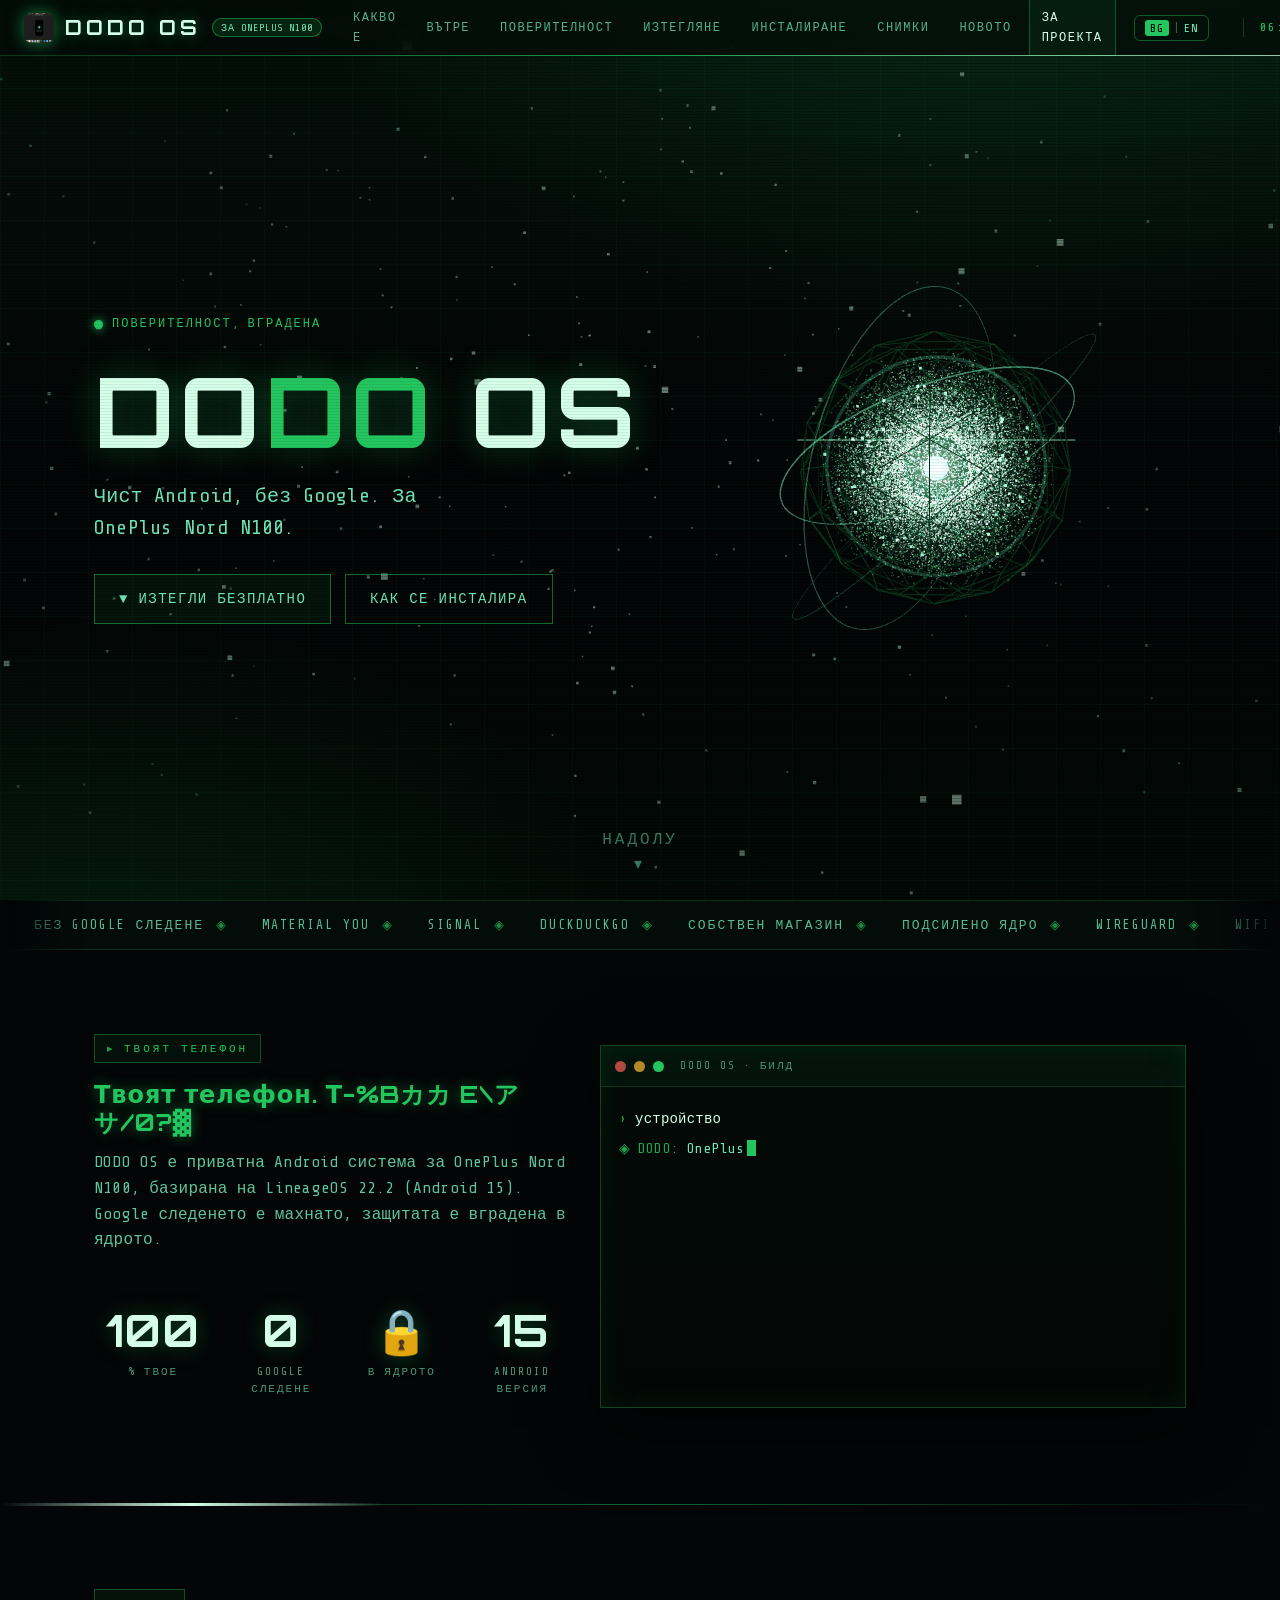
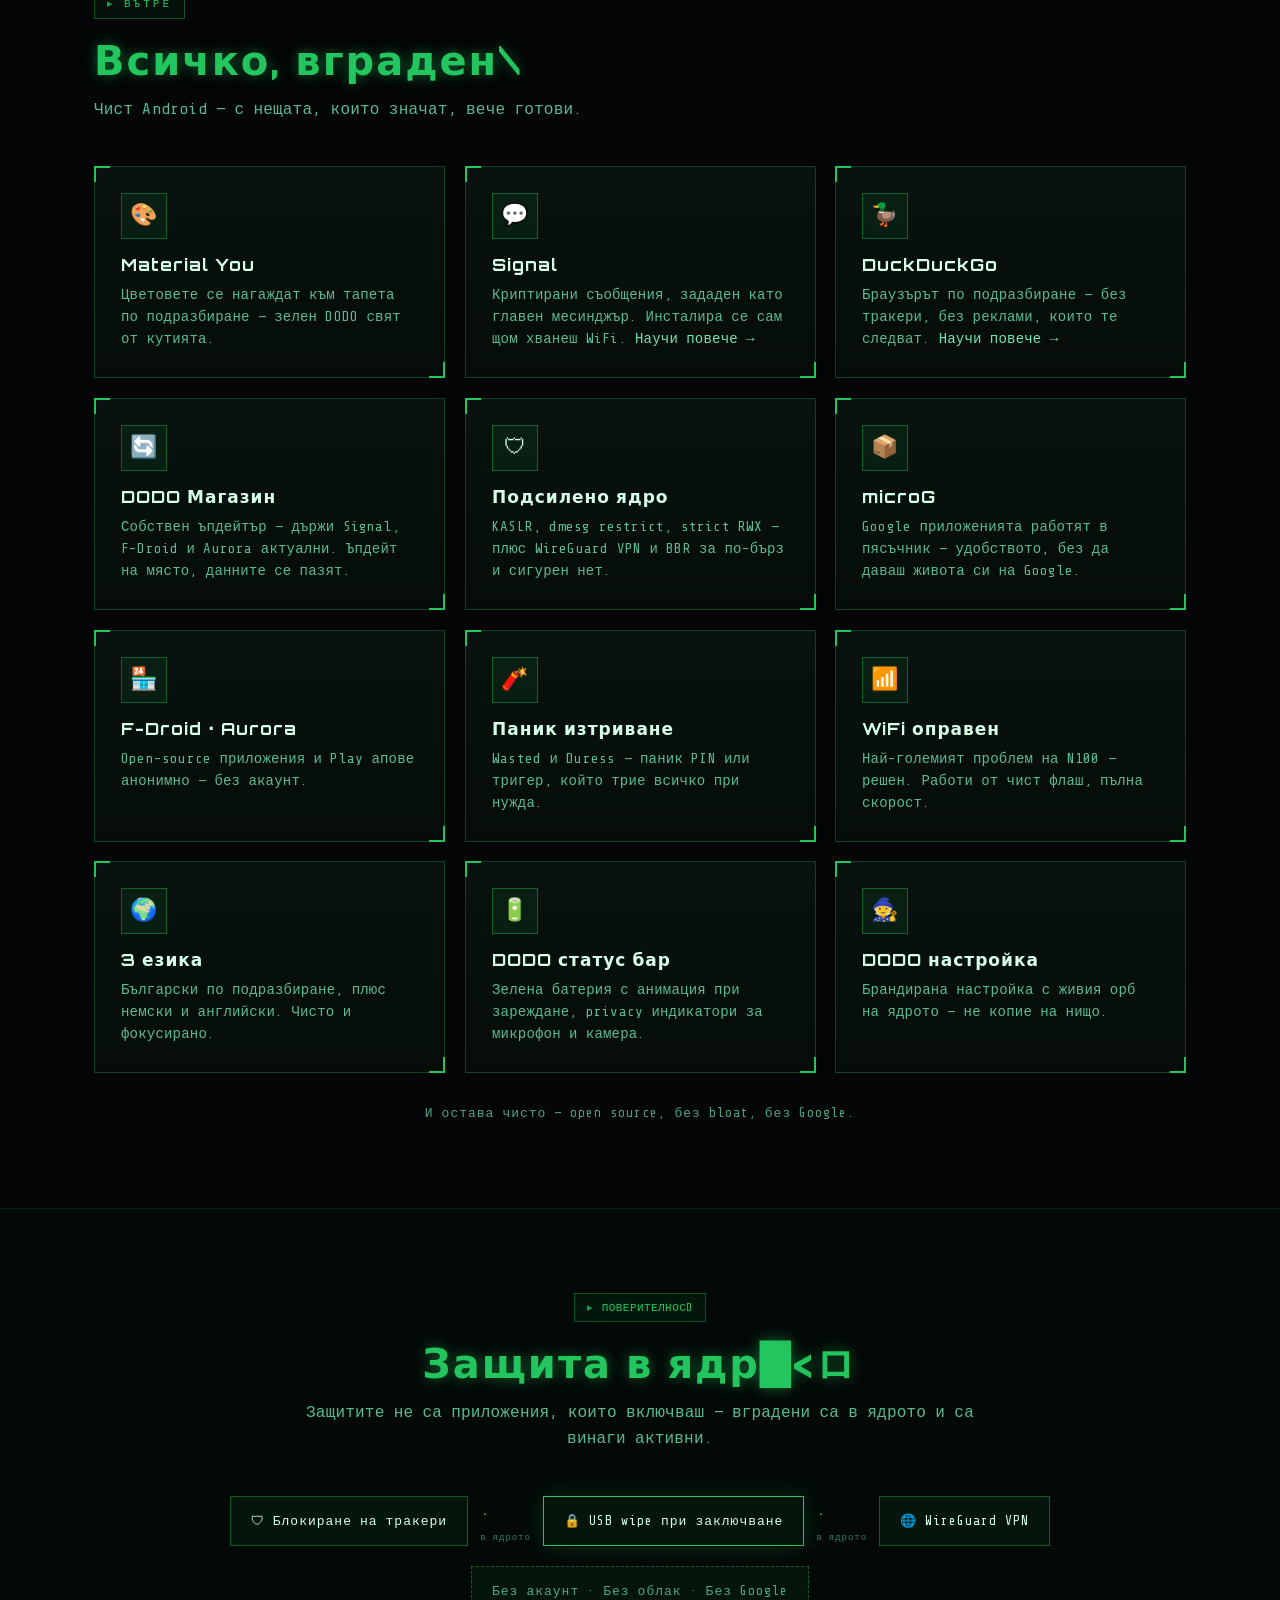
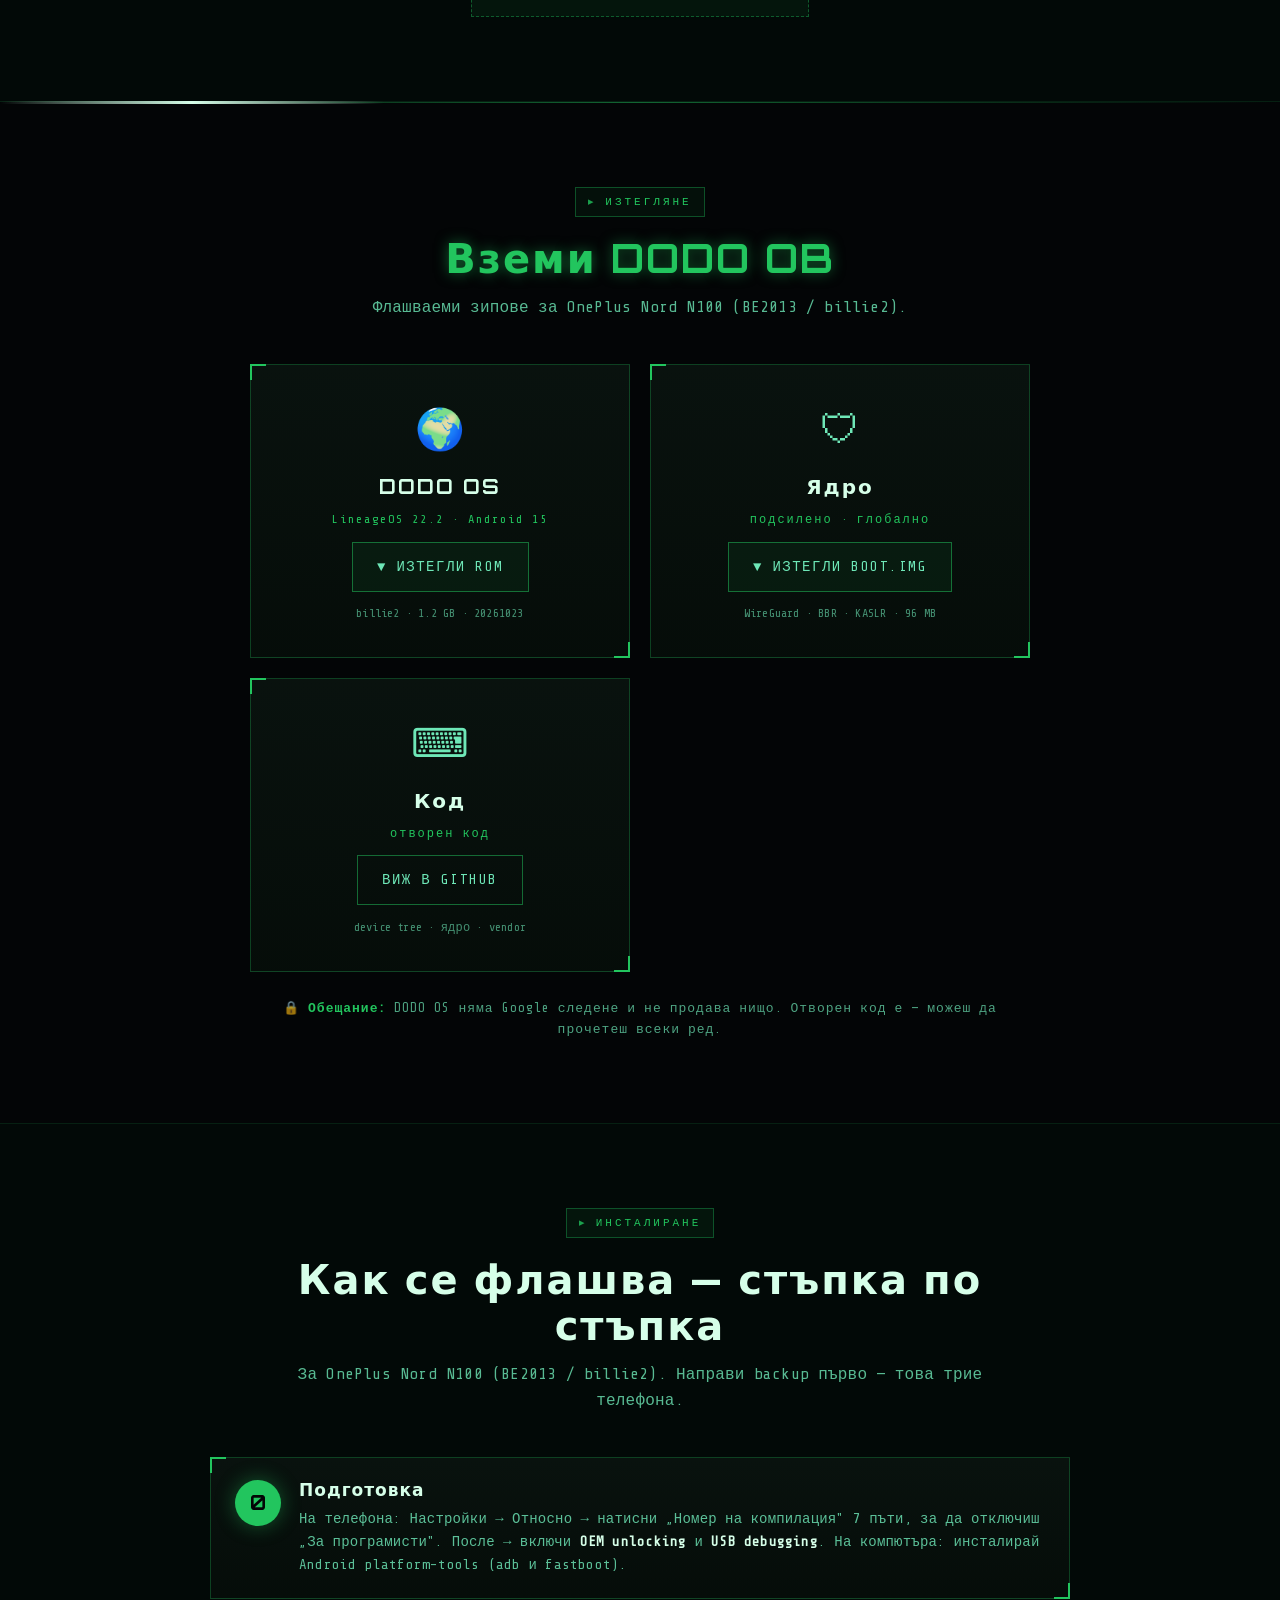
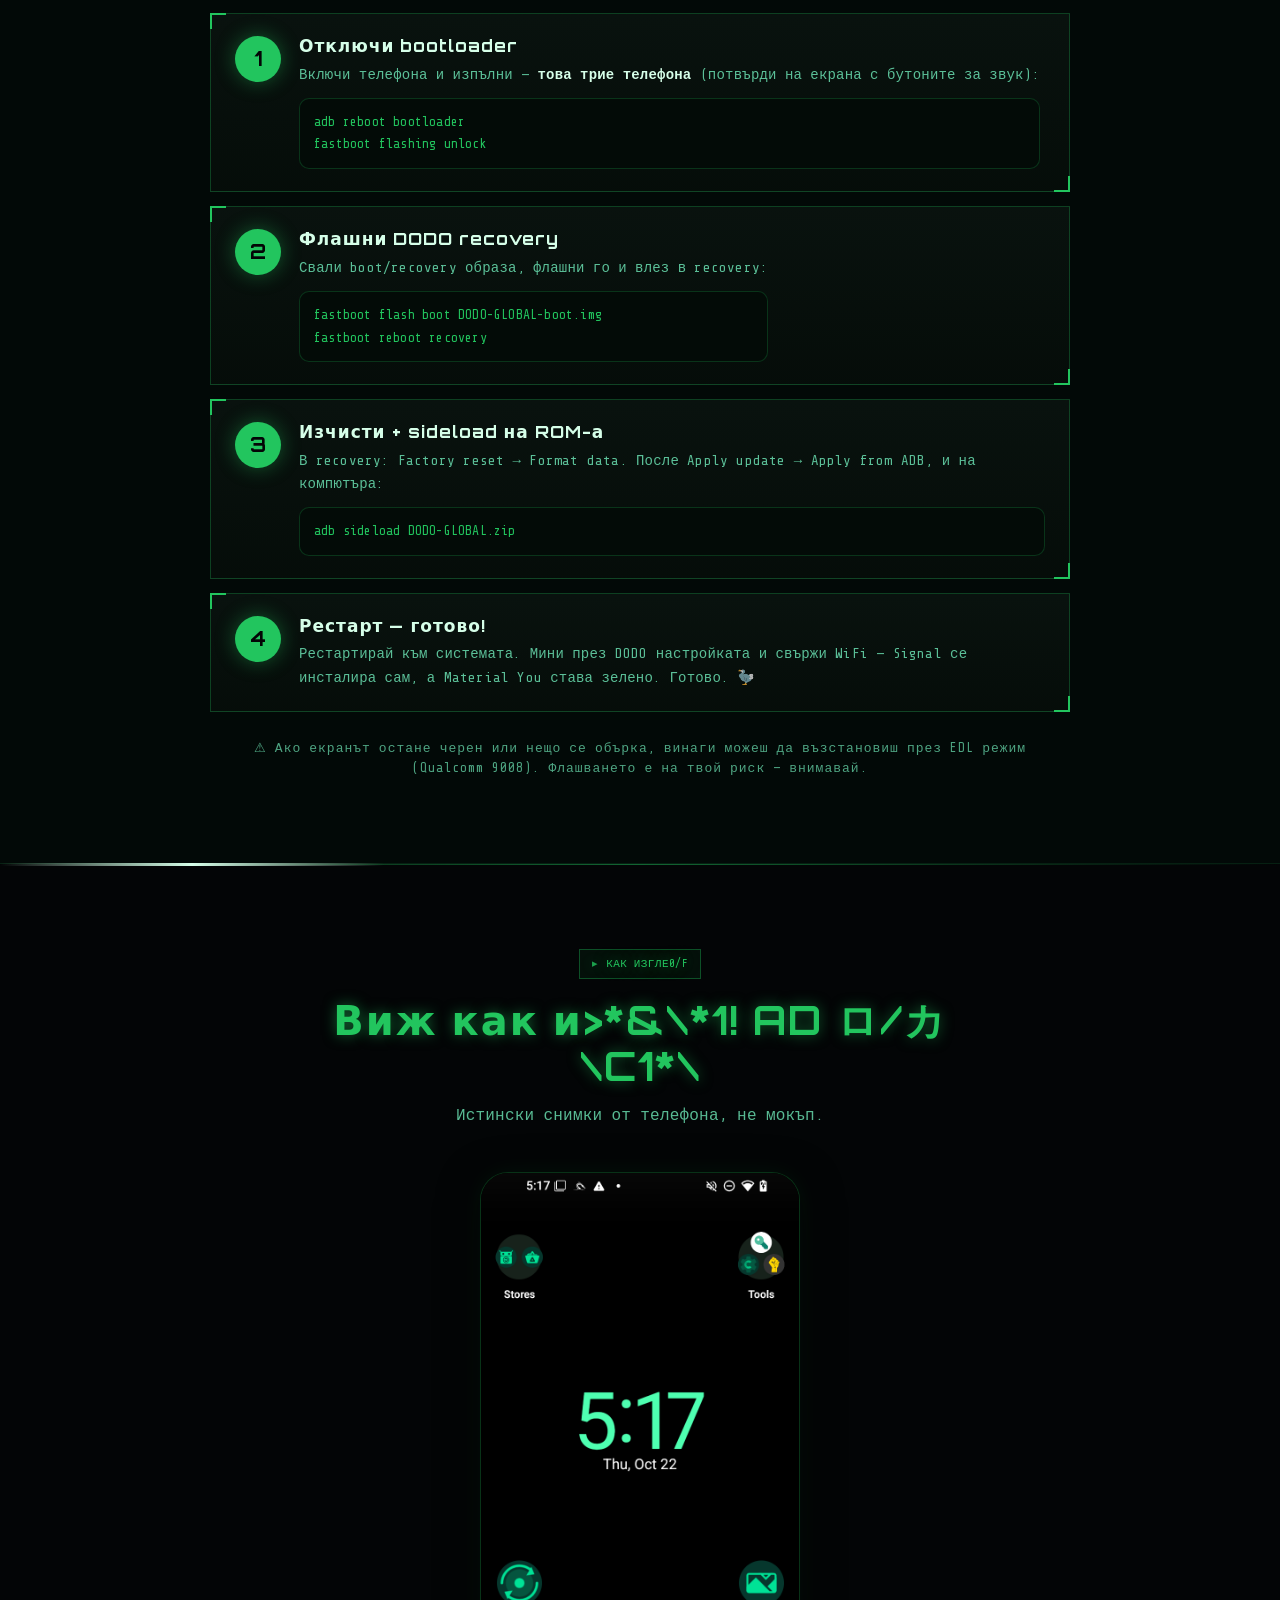
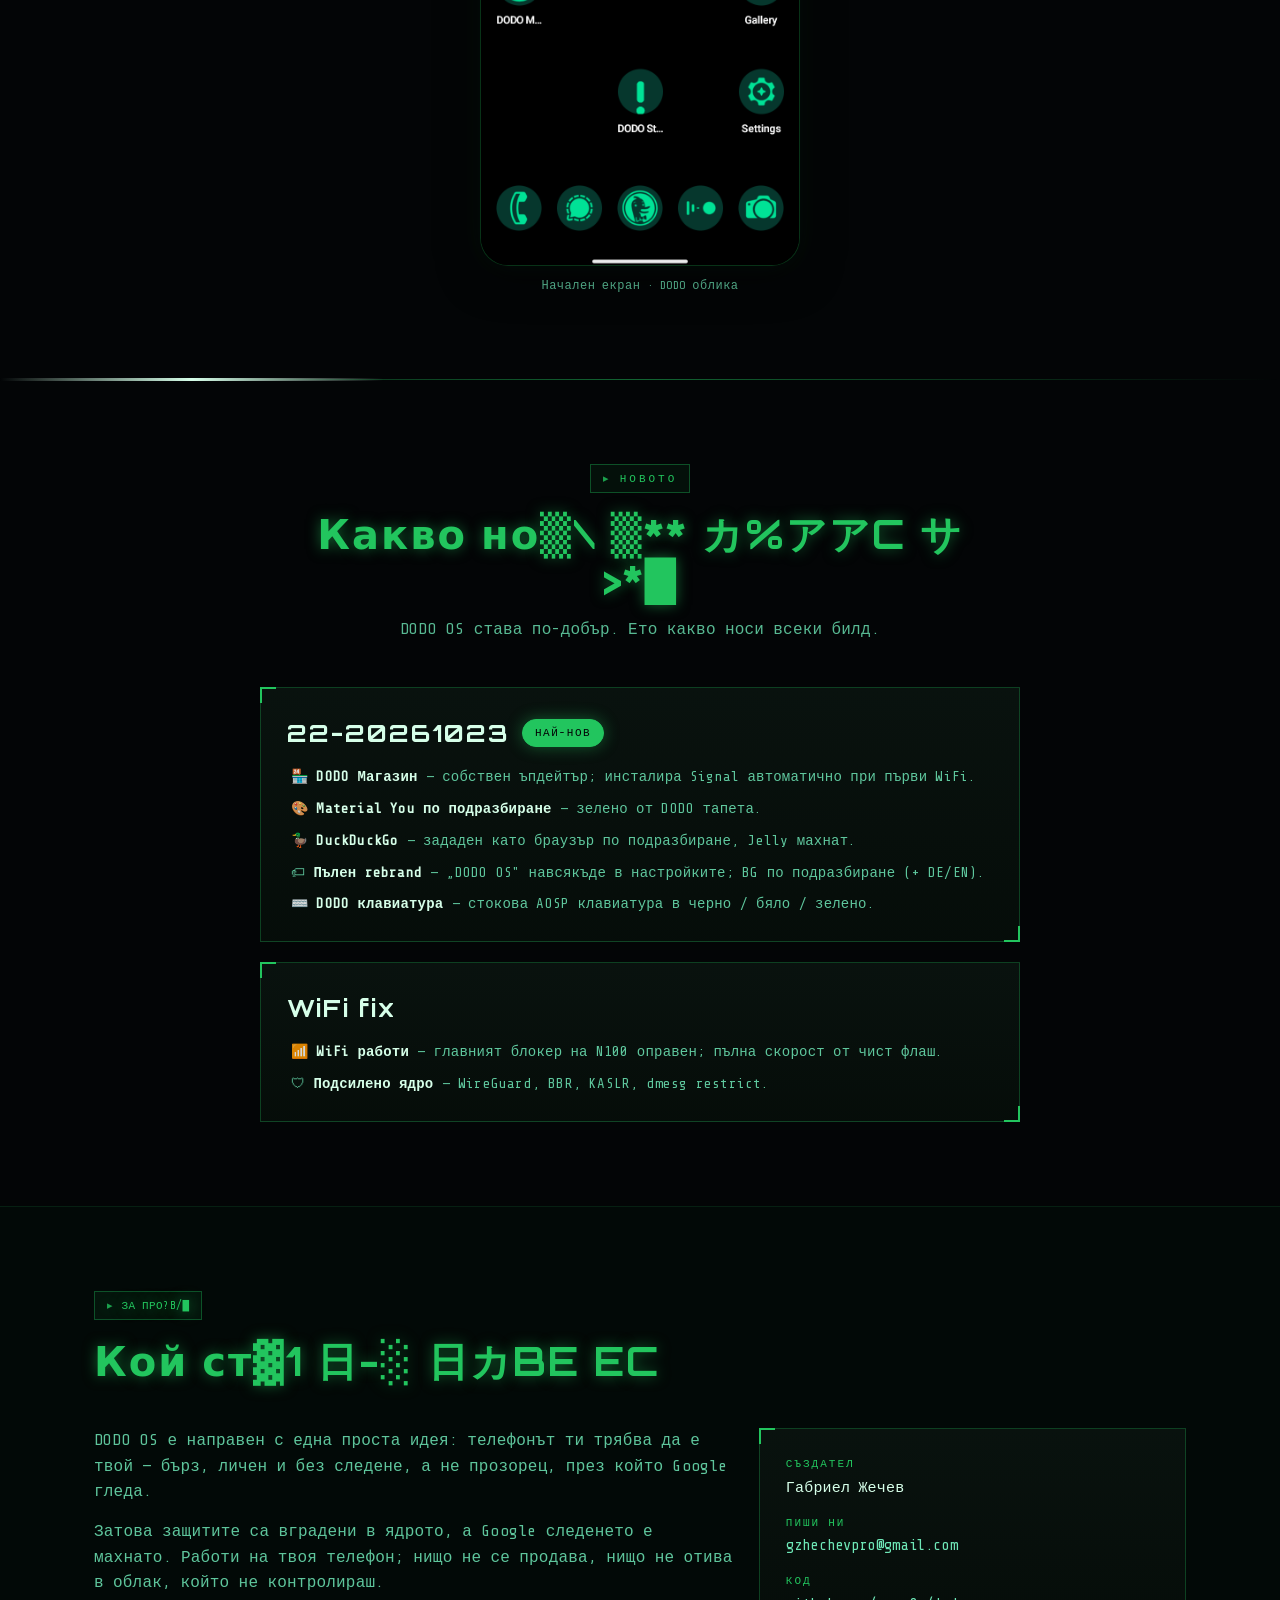
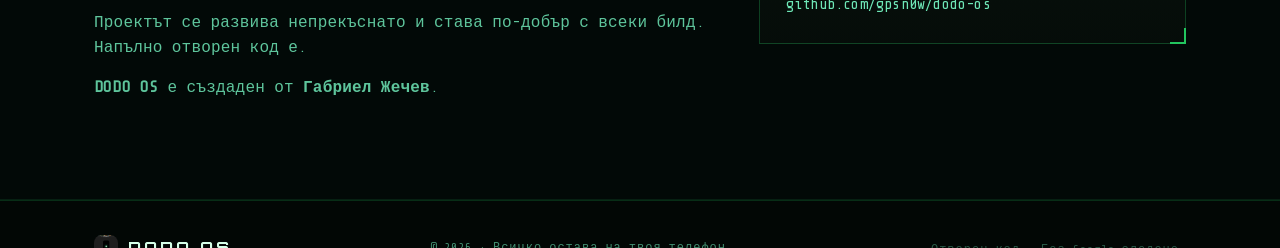
==== index.html @ 8b772e35 "Сайт: Google Search Console verification, llms.txt, скрит build-your-own, линкове „Научи повече" за " ====
<!DOCTYPE html>
<html lang="bg">
<head>
<meta charset="UTF-8">
<meta name="viewport" content="width=device-width, initial-scale=1">
<title>DODO OS — твоят Android за OnePlus Nord N100 | Габриел Жечев</title>
<meta name="description" content="DODO OS — приватна Android операционна система за OnePlus Nord N100 (базирана на LineageOS 22.2 / Android 15). Без Google следене, Material You, Signal, собствен магазин, подсилено ядро. Всичко остава при теб.">
<meta name="keywords" content="DODO OS, Габриел Жечев, Gabriel Zhechev, OnePlus Nord N100, BE2013, billie2, твоят Android, privacy ROM, LineageOS, microG, custom ROM, поверителност">
<meta name="author" content="Габриел Жечев">
<meta name="robots" content="index, follow">
<meta name="theme-color" content="#05070a">
<meta name="google-site-verification" content="googlef36291f390cc918a">

<link rel="canonical" href="https://gpsn0w.github.io/dodo-os/">
<meta property="og:type" content="website">
<meta property="og:site_name" content="DODO OS">
<meta property="og:title" content="DODO OS — твоят Android за OnePlus N100">
<meta property="og:description" content="Приватна Android ОС за OnePlus Nord N100. Без Google следене, Material You, собствен магазин, подсилено ядро.">
<meta property="og:url" content="https://gpsn0w.github.io/dodo-os/">
<meta property="og:image" content="https://gpsn0w.github.io/dodo-os/logo-dodo-os.png">
<meta property="og:locale" content="bg_BG">
<meta name="twitter:card" content="summary_large_image">
<meta name="twitter:title" content="DODO OS — твоят Android за OnePlus N100">
<meta name="twitter:description" content="Приватна Android ОС. Без Google следене, всичко остава при теб.">
<meta name="twitter:image" content="https://gpsn0w.github.io/dodo-os/logo-dodo-os.png">

<link rel="icon" href="logo-dodo-os.png" type="image/png">
<link rel="stylesheet" href="style.css?v=16">

<script type="application/ld+json">
{
  "@context": "https://schema.org",
  "@graph": [
    {
      "@type": "Person",
      "@id": "https://gpsn0w.github.io/dodo-os/#gabriel-zhechev",
      "name": "Габриел Жечев",
      "alternateName": ["Gabriel Zhechev", "Gabi Zhechev", "Габи Жечев"],
      "jobTitle": "Създател на DODO OS",
      "url": "https://gpsn0w.github.io/dodo-os/",
      "sameAs": ["https://github.com/gpsn0w"]
    },
    {
      "@type": "SoftwareApplication",
      "@id": "https://gpsn0w.github.io/dodo-os/#app",
      "name": "DODO OS",
      "applicationCategory": "OperatingSystem",
      "operatingSystem": "Android 15",
      "url": "https://gpsn0w.github.io/dodo-os/",
      "image": "https://gpsn0w.github.io/dodo-os/logo-dodo-os.png",
      "description": "Приватна Android операционна система за OnePlus Nord N100, базирана на LineageOS 22.2.",
      "inLanguage": "bg",
      "author": { "@id": "https://gpsn0w.github.io/dodo-os/#gabriel-zhechev" },
      "offers": { "@type": "Offer", "price": "0", "priceCurrency": "USD" }
    }
  ]
}
</script>
</head>
<body class="home">

<div class="scroll-progress" id="scrollProgress" aria-hidden="true"></div>

<header class="hud-bar">
	<a class="brand" href="#top"><img src="logo-dodo-os.png" alt="DODO OS"><span class="name">DODO OS</span><span class="brand-beta" data-en="for OnePlus N100">за OnePlus N100</span></a>
	<button class="nav-toggle" id="navToggle" aria-expanded="false">≡</button>
	<nav class="nav" id="nav">
		<a href="#what" data-en="What it is">Какво е</a>
		<a href="#features" data-en="Inside">Вътре</a>
		<a href="#privacy" data-en="Privacy">Поверителност</a>
		<a href="#download" data-en="Download">Изтегляне</a>
		<a href="#install" data-en="Install">Инсталиране</a>
		<a href="#screens" data-en="Screens">Снимки</a>
		<a href="#updates" data-en="What's new">Новото</a>
		<a href="#about" data-en="About">За проекта</a>
	</nav>
	<button class="lang-toggle" id="langToggle" aria-label="Език / Language">
		<span class="lang-bg on">BG</span><span class="lang-sep">|</span><span class="lang-en">EN</span>
	</button>
	<div class="bar-clock" id="barClock">--:--:--</div>
</header>

<main id="main">

<section class="hero" id="top">
	<div class="wrap">
		<div class="hero-copy">
			<div class="status load-1"><span class="dot"></span> <span data-en="PRIVACY, BUILT IN">ПОВЕРИТЕЛНОСТ, ВГРАДЕНА</span></div>
			<h1 class="load-2">DO<b>DO</b> OS</h1>
			<p class="tagline load-3" data-en="A clean Android, without Google. For the OnePlus Nord N100.">Чист Android, без Google. За OnePlus Nord N100.</p>
			<div class="cta load-4">
				<a class="btn" href="#download" data-en="▼ Download free">▼ Изтегли безплатно</a>
				<a class="btn ghost" href="#install" data-en="How to install">Как се инсталира</a>
			</div>
		</div>
		<div class="hero-core-holder load-core"><div id="dodo-hero-core"></div></div>
	</div>
	<a class="scroll-hint" href="#what"><span data-en="DOWN">НАДОЛУ</span><span>▾</span></a>
</section>

<div class="ticker" aria-hidden="true">
	<div class="ticker-track">
		<span data-en="No Google tracking">Без Google следене</span><span data-en="Material You">Material You</span><span data-en="Signal">Signal</span><span data-en="DuckDuckGo">DuckDuckGo</span><span data-en="Own app store">Собствен магазин</span><span data-en="Hardened kernel">Подсилено ядро</span><span data-en="WireGuard">WireGuard</span><span data-en="WiFi fixed">WiFi оправен</span>
		<span data-en="No Google tracking">Без Google следене</span><span data-en="Material You">Material You</span><span data-en="Signal">Signal</span><span data-en="DuckDuckGo">DuckDuckGo</span><span data-en="Own app store">Собствен магазин</span><span data-en="Hardened kernel">Подсилено ядро</span><span data-en="WireGuard">WireGuard</span><span data-en="WiFi fixed">WiFi оправен</span>
	</div>
</div>

<section class="section" id="what">
	<div class="wrap">
		<div class="demo-grid">
			<div class="reveal">
				<span class="eyebrow" data-en="Your phone">Твоят телефон</span>
				<h2 data-en="Your phone. Your rules.">Твоят телефон. Твоите правила.</h2>
				<p style="margin-top:14px;color:rgba(var(--rgb-mint),0.85)" data-en="DODO OS is a private Android system for the OnePlus Nord N100, based on LineageOS 22.2 (Android 15). Google tracking removed, privacy built into the kernel.">DODO OS е приватна Android система за OnePlus Nord N100, базирана на LineageOS 22.2 (Android 15). Google следенето е махнато, защитата е вградена в ядрото.</p>
				<div class="stats">
					<div class="stat reveal"><div class="num" data-count="100">100</div><div class="lab" data-en="% yours">% твое</div></div>
					<div class="stat reveal"><div class="num" data-count="0">0</div><div class="lab" data-en="Google tracking">Google следене</div></div>
					<div class="stat reveal"><div class="num">🔒</div><div class="lab" data-en="in the kernel">в ядрото</div></div>
					<div class="stat reveal"><div class="num">15</div><div class="lab" data-en="Android version">Android версия</div></div>
				</div>
			</div>
			<div class="terminal reveal" id="demoTerminal">
				<div class="term-head"><i></i><i></i><i></i><span class="tt" data-en="DODO OS · build">DODO OS · билд</span></div>
				<div class="term-body" id="termBody">
					<div class="line you" data-en="device">устройство</div>
					<div class="line dodo" data-en="OnePlus Nord N100 (billie2)">OnePlus Nord N100 (billie2)</div>
					<div class="line you" data-en="base">база</div>
					<div class="line dodo" data-en="LineageOS 22.2 · Android 15">LineageOS 22.2 · Android 15</div>
					<div class="line you" data-en="google tracking">google следене</div>
					<div class="line dodo" data-en="removed ✓">премахнато ✓</div>
					<div class="line you" data-en="wifi">wifi</div>
					<div class="line dodo" data-en="fixed ✓ (292 Mbps)">оправен ✓ (292 Mbps)</div>
					<div class="line you" data-en="kernel">ядро</div>
					<div class="line dodo" data-en="hardened · WireGuard · BBR">подсилено · WireGuard · BBR</div>
				</div>
			</div>
		</div>
	</div>
</section>

<div class="divider"></div>

<section class="section" id="features">
	<div class="wrap">
		<div class="section-head reveal">
			<span class="eyebrow" data-en="Inside">Вътре</span>
			<h2 data-en="Everything, built in">Всичко, вградено</h2>
			<p data-en="A clean Android — with the things that matter already set up.">Чист Android — с нещата, които значат, вече готови.</p>
		</div>
		<div class="grid">
			<div class="panel feature reveal tilt"><div class="ico">🎨</div><h3 data-en="Material You">Material You</h3><p data-en="Colors adapt to your wallpaper by default — a green DODO world out of the box.">Цветовете се нагаждат към тапета по подразбиране — зелен DODO свят от кутията.</p></div>
			<div class="panel feature reveal tilt"><div class="ico">💬</div><h3 data-en="Signal">Signal</h3><p data-en="Encrypted messaging, set as the main messenger. Installs itself when you connect WiFi. &lt;a href=&quot;https://signal.org&quot; target=&quot;_blank&quot; rel=&quot;noopener&quot;&gt;Learn more →&lt;/a&gt;">Криптирани съобщения, зададен като главен месинджър. Инсталира се сам щом хванеш WiFi. <a href="https://signal.org" target="_blank" rel="noopener">Научи повече →</a></p></div>
			<div class="panel feature reveal tilt"><div class="ico">🦆</div><h3 data-en="DuckDuckGo">DuckDuckGo</h3><p data-en="The default browser — no trackers, no ads following you around. &lt;a href=&quot;https://duckduckgo.com&quot; target=&quot;_blank&quot; rel=&quot;noopener&quot;&gt;Learn more →&lt;/a&gt;">Браузърът по подразбиране — без тракери, без реклами, които те следват. <a href="https://duckduckgo.com" target="_blank" rel="noopener">Научи повече →</a></p></div>
			<div class="panel feature reveal tilt"><div class="ico">🔄</div><h3 data-en="DODO Store">DODO Магазин</h3><p data-en="Own updater — keeps Signal, F-Droid and Aurora fresh. Updates in place, your data is kept.">Собствен ъпдейтър — държи Signal, F-Droid и Aurora актуални. Ъпдейт на място, данните се пазят.</p></div>
			<div class="panel feature reveal tilt"><div class="ico">🛡</div><h3 data-en="Hardened kernel">Подсилено ядро</h3><p data-en="KASLR, dmesg restrict, strict RWX — plus WireGuard VPN and BBR for a faster, safer net.">KASLR, dmesg restrict, strict RWX — плюс WireGuard VPN и BBR за по-бърз и сигурен нет.</p></div>
			<div class="panel feature reveal tilt"><div class="ico">📦</div><h3 data-en="microG">microG</h3><p data-en="Google apps work in a sandbox — the convenience, without handing Google your life.">Google приложенията работят в пясъчник — удобството, без да даваш живота си на Google.</p></div>
			<div class="panel feature reveal tilt"><div class="ico">🏪</div><h3 data-en="F-Droid · Aurora">F-Droid · Aurora</h3><p data-en="Open-source apps and Play apps anonymously — no account needed.">Open-source приложения и Play апове анонимно — без акаунт.</p></div>
			<div class="panel feature reveal tilt"><div class="ico">🧨</div><h3 data-en="Panic wipe">Паник изтриване</h3><p data-en="Wasted and Duress — a panic PIN or a trigger that clears everything in an emergency.">Wasted и Duress — паник PIN или тригер, който трие всичко при нужда.</p></div>
			<div class="panel feature reveal tilt"><div class="ico">📶</div><h3 data-en="WiFi fixed">WiFi оправен</h3><p data-en="The N100's biggest problem — solved. Works from a clean flash, full speed.">Най-големият проблем на N100 — решен. Работи от чист флаш, пълна скорост.</p></div>
			<div class="panel feature reveal tilt"><div class="ico">🌍</div><h3 data-en="3 languages">3 езика</h3><p data-en="Bulgarian by default, plus German and English. Clean and focused.">Български по подразбиране, плюс немски и английски. Чисто и фокусирано.</p></div>
			<div class="panel feature reveal tilt"><div class="ico">🔋</div><h3 data-en="DODO status bar">DODO статус бар</h3><p data-en="Green battery with a charging animation, privacy dots for mic and camera.">Зелена батерия с анимация при зареждане, privacy индикатори за микрофон и камера.</p></div>
			<div class="panel feature reveal tilt"><div class="ico">🧙</div><h3 data-en="DODO Setup">DODO настройка</h3><p data-en="A branded setup with the live kernel orb — not a copy of anything.">Брандирана настройка с живия орб на ядрото — не копие на нищо.</p></div>
		</div>
		<p class="pledge reveal" style="margin-top:30px" data-en="And it stays clean — open source, no bloat, no Google.">И остава чисто — open source, без bloat, без Google.</p>
	</div>
</section>

<section class="section alt" id="privacy">
	<div class="wrap">
		<div class="section-head reveal" style="text-align:center;margin-left:auto;margin-right:auto;">
			<span class="eyebrow" data-en="Privacy">Поверителност</span>
			<h2 data-en="Protection in the kernel">Защита в ядрото</h2>
			<p data-en="The protections aren't apps you toggle — they're built into the kernel and always on.">Защитите не са приложения, които включваш — вградени са в ядрото и са винаги активни.</p>
		</div>
		<div class="flow reveal">
			<span class="flow-node" data-en="🛡 Tracker blocking">🛡 Блокиране на тракери</span>
			<span class="arr">·<small>в ядрото</small></span>
			<span class="flow-node machine" data-en="🔒 USB wipe while locked">🔒 USB wipe при заключване</span>
			<span class="arr">·<small>в ядрото</small></span>
			<span class="flow-node" data-en="🌐 WireGuard VPN">🌐 WireGuard VPN</span>
		</div>
		<div class="flow reveal" style="margin-top:20px">
			<span class="flow-node out" data-en="No account · No cloud · No Google">Без акаунт · Без облак · Без Google</span>
		</div>
	</div>
</section>

<div class="divider"></div>

<section class="section" id="download">
	<div class="wrap">
		<div class="section-head reveal" style="text-align:center;margin-left:auto;margin-right:auto;">
			<span class="eyebrow" data-en="Download">Изтегляне</span>
			<h2 data-en="Get DODO OS">Вземи DODO OS</h2>
			<p data-en="Flashable zips for the OnePlus Nord N100 (BE2013 / billie2).">Флашваеми зипове за OnePlus Nord N100 (BE2013 / billie2).</p>
		</div>
		<div class="download-grid">
			<div class="panel dl reveal"><div class="os">🌍</div><h3 data-en="DODO OS">DODO OS</h3><div class="ver" data-en="LineageOS 22.2 · Android 15">LineageOS 22.2 · Android 15</div><a class="btn" href="https://github.com/gpsn0w/dodo-os/releases/download/DODO-OS-22-20261023/DODO-GLOBAL.zip" data-download="rom" data-en="▼ Download ROM">▼ Изтегли ROM</a><div class="note">billie2 · 1.2 GB · 20261023</div></div>
			<div class="panel dl reveal"><div class="os">🛡</div><h3 data-en="Kernel">Ядро</h3><div class="ver" data-en="hardened · global">подсилено · глобално</div><a class="btn" href="https://github.com/gpsn0w/dodo-os/releases/download/DODO-OS-22-20261023/DODO-GLOBAL-boot.img" data-download="boot" data-en="▼ Download boot.img">▼ Изтегли boot.img</a><div class="note" data-en="WireGuard · BBR · KASLR · 96 MB">WireGuard · BBR · KASLR · 96 MB</div></div>
			<div class="panel dl reveal"><div class="os">⌨</div><h3 data-en="Source">Код</h3><div class="ver" data-en="open source">отворен код</div><a class="btn ghost" href="https://github.com/gpsn0w/dodo-os" data-en="View on GitHub">Виж в GitHub</a><div class="note" data-en="device tree · kernel · vendor">device tree · ядро · vendor</div></div>
		</div>
		<p class="pledge reveal" data-en="🔒 &lt;b&gt;Promise:&lt;/b&gt; DODO OS has no Google tracking and sells nothing. It is open source — you can read every line.">🔒 <b>Обещание:</b> DODO OS няма Google следене и не продава нищо. Отворен код е — можеш да прочетеш всеки ред.</p>
	</div>
</section>

<section class="section alt" id="install">
	<div class="wrap">
		<div class="section-head reveal" style="text-align:center;margin-left:auto;margin-right:auto;">
			<span class="eyebrow" data-en="Install">Инсталиране</span>
			<h2 data-en="How to flash — step by step">Как се флашва — стъпка по стъпка</h2>
			<p data-en="For the OnePlus Nord N100 (BE2013 / billie2). Back up first — this erases the phone.">За OnePlus Nord N100 (BE2013 / billie2). Направи backup първо — това трие телефона.</p>
		</div>

		<div class="guide">
			<div class="guide-step panel reveal">
				<div class="gn">0</div>
				<div class="gt">
					<h3 data-en="Prepare">Подготовка</h3>
					<p data-en="On the phone: Settings → About → tap “Build number” 7 times to unlock Developer options. Then Developer options → turn on &lt;b&gt;OEM unlocking&lt;/b&gt; and &lt;b&gt;USB debugging&lt;/b&gt;. On the computer: install Android platform-tools (adb &amp; fastboot).">На телефона: Настройки → Относно → натисни „Номер на компилация" 7 пъти, за да отключиш „За програмисти". После → включи <b>OEM unlocking</b> и <b>USB debugging</b>. На компютъра: инсталирай Android platform-tools (adb и fastboot).</p>
				</div>
			</div>
			<div class="guide-step panel reveal">
				<div class="gn">1</div>
				<div class="gt">
					<h3 data-en="Unlock the bootloader">Отключи bootloader</h3>
					<p data-en="Plug the phone in and run — &lt;b&gt;this wipes the phone&lt;/b&gt; (confirm on the screen with the volume keys):">Включи телефона и изпълни — <b>това трие телефона</b> (потвърди на екрана с бутоните за звук):</p>
					<pre class="cmd">adb reboot bootloader
fastboot flashing unlock</pre>
				</div>
			</div>
			<div class="guide-step panel reveal">
				<div class="gn">2</div>
				<div class="gt">
					<h3 data-en="Flash the DODO recovery">Флашни DODO recovery</h3>
					<p data-en="Download the boot/recovery image, then flash it and boot into recovery:">Свали boot/recovery образа, флашни го и влез в recovery:</p>
					<pre class="cmd">fastboot flash boot DODO-GLOBAL-boot.img
fastboot reboot recovery</pre>
				</div>
			</div>
			<div class="guide-step panel reveal">
				<div class="gn">3</div>
				<div class="gt">
					<h3 data-en="Wipe + sideload the ROM">Изчисти + sideload на ROM-а</h3>
					<p data-en="In recovery: Factory reset → Format data. Then Apply update → Apply from ADB, and on the computer run:">В recovery: Factory reset → Format data. После Apply update → Apply from ADB, и на компютъра:</p>
					<pre class="cmd">adb sideload DODO-GLOBAL.zip</pre>
				</div>
			</div>
			<div class="guide-step panel reveal">
				<div class="gn">4</div>
				<div class="gt">
					<h3 data-en="Reboot — done!">Рестарт — готово!</h3>
					<p data-en="Reboot to system. Go through the DODO setup and connect WiFi — Signal installs itself and Material You turns green. Enjoy. 🦤">Рестартирай към системата. Мини през DODO настройката и свържи WiFi — Signal се инсталира сам, а Material You става зелено. Готово. 🦤</p>
				</div>
			</div>
		</div>
		<p class="pledge reveal" style="margin-top:26px" data-en="⚠ If the screen stays black or something goes wrong, you can always recover via EDL mode (Qualcomm 9008). Flashing has risks — do it carefully.">⚠ Ако екранът остане черен или нещо се обърка, винаги можеш да възстановиш през EDL режим (Qualcomm 9008). Флашването е на твой риск — внимавай.</p>
	</div>
</section>

<div class="divider"></div>

<section class="section" id="screens">
	<div class="wrap">
		<div class="section-head reveal" style="text-align:center;margin-left:auto;margin-right:auto;">
			<span class="eyebrow" data-en="How it looks">Как изглежда</span>
			<h2 data-en="See it on the phone">Виж как изглежда на телефона</h2>
			<p data-en="Real screenshots from the phone, not a mock-up.">Истински снимки от телефона, не мокъп.</p>
		</div>
		<div class="shots-grid single">
			<figure class="shot reveal"><img src="shots/01-home.png" alt=""><figcaption data-en="Home screen · the DODO look">Начален екран · DODO облика</figcaption></figure>
		</div>
	</div>
</section>

<div class="divider"></div>

<section class="section" id="updates">
	<div class="wrap">
		<div class="section-head reveal" style="text-align:center;margin-left:auto;margin-right:auto;">
			<span class="eyebrow" data-en="What's new">Новото</span>
			<h2 data-en="What's new in each build">Какво ново във всеки билд</h2>
			<p data-en="DODO OS keeps getting better. Here's what each build brings.">DODO OS става по-добър. Ето какво носи всеки билд.</p>
		</div>
		<div class="changelog">
			<div class="release panel reveal">
				<div class="release-head">
					<span class="release-ver">22-20261023</span>
					<span class="release-tag latest" data-en="latest">най-нов</span>
				</div>
				<ul class="release-list">
					<li data-en="🏪 &lt;b&gt;DODO Store&lt;/b&gt; — own updater; installs Signal automatically on first WiFi.">🏪 <b>DODO Магазин</b> — собствен ъпдейтър; инсталира Signal автоматично при първи WiFi.</li>
					<li data-en="🎨 &lt;b&gt;Material You by default&lt;/b&gt; — green from the DODO wallpaper.">🎨 <b>Material You по подразбиране</b> — зелено от DODO тапета.</li>
					<li data-en="🦆 &lt;b&gt;DuckDuckGo&lt;/b&gt; — set as the default browser, Jelly removed.">🦆 <b>DuckDuckGo</b> — зададен като браузър по подразбиране, Jelly махнат.</li>
					<li data-en="🏷 &lt;b&gt;Full rebrand&lt;/b&gt; — “DODO OS” everywhere in Settings; BG default (+ DE/EN).">🏷 <b>Пълен rebrand</b> — „DODO OS" навсякъде в настройките; BG по подразбиране (+ DE/EN).</li>
					<li data-en="⌨️ &lt;b&gt;DODO keyboard&lt;/b&gt; — stock AOSP keyboard themed black / white / green.">⌨️ <b>DODO клавиатура</b> — стокова AOSP клавиатура в черно / бяло / зелено.</li>
				</ul>
			</div>
			<div class="release panel reveal">
				<div class="release-head">
					<span class="release-ver" data-en="WiFi fix">WiFi fix</span>
				</div>
				<ul class="release-list">
					<li data-en="📶 &lt;b&gt;WiFi works&lt;/b&gt; — the N100's main blocker fixed; full speed from a clean flash.">📶 <b>WiFi работи</b> — главният блокер на N100 оправен; пълна скорост от чист флаш.</li>
					<li data-en="🛡 &lt;b&gt;Hardened kernel&lt;/b&gt; — WireGuard, BBR, KASLR, dmesg restrict.">🛡 <b>Подсилено ядро</b> — WireGuard, BBR, KASLR, dmesg restrict.</li>
				</ul>
			</div>
		</div>
	</div>
</section>

<section class="section alt" id="about">
	<div class="wrap">
		<div class="section-head reveal"><span class="eyebrow" data-en="About">За проекта</span><h2 data-en="Who is behind DODO OS">Кой стои зад DODO OS</h2></div>
		<div class="about-grid">
			<div class="reveal">
				<p data-en="DODO OS is built on one simple idea: your phone should be yours — fast, private, and free of tracking, not a window Google looks through.">DODO OS е направен с една проста идея: телефонът ти трябва да е твой — бърз, личен и без следене, а не прозорец, през който Google гледа.</p>
				<p data-en="That is why the protections are built into the kernel and Google tracking is removed. It runs on your phone; nothing is sold, nothing goes to a cloud you don't control.">Затова защитите са вградени в ядрото, а Google следенето е махнато. Работи на твоя телефон; нищо не се продава, нищо не отива в облак, който не контролираш.</p>
				<p data-en="The project keeps evolving and gets better with every build. It is fully open source.">Проектът се развива непрекъснато и става по-добър с всеки билд. Напълно отворен код е.</p>
				<p data-en="DODO OS is created by &lt;b&gt;Gabriel Zhechev&lt;/b&gt;."><b>DODO OS</b> е създаден от <b>Габриел Жечев</b>.</p>
			</div>
			<div class="panel reveal">
				<ul class="contact-list">
					<li><span class="k" data-en="Creator">Създател</span><span class="v">Габриел Жечев</span></li>
					<li><span class="k" data-en="Contact">Пиши ни</span><span class="v"><a href="mailto:gzhechevpro@gmail.com">gzhechevpro@gmail.com</a></span></li>
					<li><span class="k" data-en="Code">Код</span><span class="v"><a href="https://github.com/gpsn0w/dodo-os">github.com/gpsn0w/dodo-os</a></span></li>
				</ul>
			</div>
		</div>
	</div>
</section>

</main>

<footer class="site-footer">
	<div class="wrap">
		<div class="fbrand"><img src="logo-dodo-os.png" alt=""><span>DODO OS</span></div>
		<small data-en="© 2026 · Everything stays on your phone.">© 2026 · Всичко остава на твоя телефон.</small>
		<small data-en="Open source · No Google tracking." style="opacity:.6;display:block;margin-top:4px;">Отворен код · Без Google следене.</small>
	</div>
</footer>

<script src="guard.js?v=1"></script>
<script src="three.min.js"></script>
<script src="hero-core.js?v=4"></script>
<script src="bg-field.js?v=4"></script>
<script src="site.js?v=10"></script>
</body>
</html>
---- style.css ----
/*
Theme Name: DODO Assistant
Theme URI: https://dodo.ai
Author: Габриел Жечев, Емил Жечев
Description: Тема за DODO Assistant в неоново-зеления HUD стил на самото приложение — Orbitron + Share Tech Mono, светещо ядро от частици, панели със скоби и сканиращо сияние. Едностраничен hero + секции, плюс класически шаблони за страници и записи. Самостоятелна: шрифтовете, three.js и логото са вградени.
Version: 1.0.0
Requires at least: 6.0
Tested up to: 6.6
Requires PHP: 7.4
License: GNU General Public License v2 or later
License URI: https://www.gnu.org/licenses/gpl-2.0.html
Text Domain: dodo-assistant
Tags: dark, one-column, custom-menu, custom-logo, featured-images, translation-ready, technology
*/

/* ================= ШРИФТОВЕ (местни, без чужди заявки) =================
   woff2-ите нямат кирилица; за българския текст пада на системен шрифт,
   точно както в самото приложение. */
@font-face {
    font-family: 'Orbitron';
    font-style: normal;
    font-weight: 400 900;
    font-display: swap;
    src: url('orbitron.woff2?v=2') format('woff2');
}
@font-face {
    font-family: 'Share Tech Mono';
    font-style: normal;
    font-weight: 400;
    font-display: swap;
    src: url('share-tech-mono-400.woff2') format('woff2');
}

/* ========================= ПАЛИТРА (1:1 с DODO) ========================= */
:root {
    --ink:      #030506;   /* най-тъмното — фонът */
    --ink-2:    #05100a;
    --panel:    #0a1410;
    --panel-2:  #0b1410;
    --line-dk:  #0d2b1c;
    --green-dk: #14532d;
    --green-2:  #1c7a44;
    --green:    #22c55e;   /* неоновото */
    --mint:     #6ee7b7;   /* текстът */
    --bright:   #d6ffe9;   /* връхната светлина */

    --rgb-green: 34, 197, 94;
    --rgb-mint:  110, 231, 183;
    --rgb-bright:214, 255, 233;

    --font-head: 'Orbitron', 'Rajdhani', ui-sans-serif, system-ui, sans-serif;
    --font-mono: 'Share Tech Mono', ui-monospace, 'SF Mono', Menlo, Consolas, monospace;

    --bar-h: 56px;
    --maxw: 1140px;
}

/* ============================== ОСНОВА ============================== */
* { margin: 0; padding: 0; box-sizing: border-box; }

html { scroll-behavior: smooth; scroll-padding-top: var(--bar-h);
    overscroll-behavior-y: none;   /* спира „гумения" отскок/самодърпане на телефона */
}

body {
    background: var(--ink);
    color: var(--mint);
    font-family: var(--font-mono);
    font-size: 16px;
    line-height: 1.6;
    letter-spacing: 0.2px;
    -webkit-font-smoothing: antialiased;
    overflow-x: hidden;
    overscroll-behavior-y: none;
    position: relative;
    min-height: 100vh;
    min-height: 100svh;
}

/* 3D фонът от частици (bg-field.js): цял екран, зад съдържанието, не пипа
   кликовете. Над градиента, под мрежата/съдържанието. */
#bgField {
    position: fixed;
    inset: 0;
    width: 100%;
    height: 100%;
    z-index: -1;
    pointer-events: none;
    opacity: 0.55;
}

/* Малък етикет „beta" на функция, която още не е напълно готова —
   стои в горния десен ъгъл на картата, като етикет на прозорец. */
.panel.feature { position: relative; }
.beta-tag {
    position: absolute;
    top: 16px;
    right: 16px;
    margin-left: 0;
    padding: 2px 9px;
    font-size: 10px;
    font-family: 'Share Tech Mono', monospace;
    letter-spacing: 1px;
    text-transform: uppercase;
    line-height: 1.4;
    color: var(--mint, #6ee7b7);
    border: 1px solid rgba(var(--rgb-green), 0.5);
    border-radius: 999px;
    background: rgba(var(--rgb-green), 0.12);
}

/* Фонът: мрежа + меко зелено сияние + винетка + скан-линии — като HUD. */
body::before {
    content: "";
    position: fixed;
    inset: 0;
    z-index: -2;
    background:
        radial-gradient(1200px 700px at 78% -10%, rgba(var(--rgb-green), 0.16), transparent 60%),
        radial-gradient(900px 600px at 8% 108%, rgba(var(--rgb-green), 0.10), transparent 60%),
        linear-gradient(180deg, #04100a 0%, var(--ink) 55%, #020906 100%);
}
body::after {
    content: "";
    position: fixed;
    inset: 0;
    z-index: -1;
    pointer-events: none;
    background-image:
        linear-gradient(rgba(var(--rgb-green), 0.045) 1px, transparent 1px),
        linear-gradient(90deg, rgba(var(--rgb-green), 0.045) 1px, transparent 1px),
        repeating-linear-gradient(0deg, transparent 0 2px, rgba(0,0,0,0.18) 2px 3px);
    background-size: 44px 44px, 44px 44px, 100% 3px;
    mask-image: radial-gradient(120% 120% at 50% 30%, #000 55%, transparent 100%);
}

a { color: var(--mint); text-decoration: none; transition: color .15s; }
a:hover { color: var(--bright); }

img { max-width: 100%; height: auto; }

::selection { background: rgba(var(--rgb-green), 0.3); color: var(--bright); }

/* Скролбар в стил */
::-webkit-scrollbar { width: 10px; height: 10px; }
::-webkit-scrollbar-track { background: #04100a; }
::-webkit-scrollbar-thumb { background: rgba(var(--rgb-green), 0.35); border-radius: 6px; }
::-webkit-scrollbar-thumb:hover { background: rgba(var(--rgb-green), 0.6); }

/* Общ контейнер */
.wrap { width: 100%; max-width: var(--maxw); margin: 0 auto; padding: 0 24px; }

/* Достъпност: четци на екран и прескачаща връзка */
.screen-reader-text {
    position: absolute !important;
    width: 1px; height: 1px;
    overflow: hidden; clip: rect(1px, 1px, 1px, 1px);
    white-space: nowrap; border: 0; padding: 0; margin: -1px;
}
.skip-link:focus {
    position: fixed; top: 8px; left: 8px; z-index: 200;
    width: auto; height: auto; clip: auto;
    padding: 10px 16px;
    background: var(--green); color: var(--ink);
    font-family: var(--font-mono); letter-spacing: 1px;
}

/* ============================== ЗАГЛАВИЯ ============================== */
h1, h2, h3, h4 {
    font-family: var(--font-head);
    color: var(--bright);
    line-height: 1.15;
    letter-spacing: 1px;
    font-weight: 700;
}

/* Малкото етикетче над секция — „// COMMS LAB" в приложението. */
.eyebrow {
    display: inline-flex;
    align-items: center;
    gap: 8px;
    font-family: var(--font-mono);
    font-size: 11px;
    letter-spacing: 3px;
    text-transform: uppercase;
    color: var(--green);
    padding: 5px 12px;
    border: 1px solid rgba(var(--rgb-green), 0.35);
    background: rgba(var(--rgb-green), 0.06);
    margin-bottom: 18px;
}
.eyebrow::before { content: "▸"; opacity: 0.8; }

/* ========================= ГОРНА HUD ЛЕНТА ========================= */
.hud-bar {
    position: fixed;
    top: 0; left: 0; right: 0;
    height: var(--bar-h);
    z-index: 100;
    display: flex;
    align-items: center;
    gap: 18px;
    padding: 0 24px;
    background: rgba(4, 12, 8, 0.72);
    backdrop-filter: blur(12px);
    -webkit-backdrop-filter: blur(12px);
    border-bottom: 1px solid rgba(var(--rgb-green), 0.22);
}
/* Тънката течаща светлина под лентата — като Alexa/дока. */
.hud-bar::after {
    content: "";
    position: absolute;
    left: 0; bottom: -1px;
    height: 1px; width: 100%;
    background: linear-gradient(90deg, transparent, var(--green), var(--bright), var(--green), transparent);
    background-size: 200% 100%;
    animation: flow 6s linear infinite;
    opacity: 0.7;
}
@keyframes flow { to { background-position: 200% 0; } }

.brand { display: flex; align-items: center; gap: 11px; flex: none; }
.brand img { width: 30px; height: 30px; filter: drop-shadow(0 0 8px rgba(var(--rgb-green), 0.6)); }
.brand .name {
    font-family: var(--font-head);
    font-weight: 900;
    font-size: 20px;
    letter-spacing: 4px;
    color: var(--bright);
    text-shadow: 0 0 14px rgba(var(--rgb-green), 0.5);
}
.brand .name b { color: var(--green); }
/* Значка „пробна версия" / „Beta" до логото — малка капсула в HUD стил. */
.brand-beta {
    padding: 2px 8px;
    font-size: 10px;
    font-family: 'Share Tech Mono', monospace;
    letter-spacing: 1px;
    text-transform: uppercase;
    line-height: 1.3;
    color: var(--mint, #6ee7b7);
    border: 1px solid rgba(var(--rgb-green), 0.5);
    border-radius: 999px;
    background: rgba(var(--rgb-green), 0.12);
    white-space: nowrap;
    align-self: center;
}
@media (max-width: 560px) {
    .brand-beta { font-size: 8px; padding: 2px 6px; letter-spacing: .5px; }
}

.nav { display: flex; align-items: center; gap: 4px; margin-left: auto; }
.nav a {
    font-size: 12px;
    letter-spacing: 1.5px;
    text-transform: uppercase;
    color: rgba(var(--rgb-mint), 0.75);
    padding: 8px 12px;
    border: 1px solid transparent;
    transition: color .15s, border-color .15s, background .15s;
}
.nav a:hover, .nav a.current { color: var(--bright); border-color: rgba(var(--rgb-green), 0.35); background: rgba(var(--rgb-green), 0.06); }

.bar-clock {
    flex: none;
    font-size: 12px;
    letter-spacing: 2px;
    color: var(--green);
    padding-left: 16px;
    margin-left: 4px;
    border-left: 1px solid rgba(var(--rgb-green), 0.25);
}

/* Хамбургер — само на телефон */
.nav-toggle {
    display: none;
    margin-left: auto;
    width: 40px; height: 34px;
    background: none;
    border: 1px solid rgba(var(--rgb-green), 0.35);
    color: var(--mint);
    font-size: 18px;
    cursor: pointer;
}

/* ============================== БУТОНИ ============================== */
.btn {
    display: inline-flex;
    align-items: center;
    gap: 10px;
    font-family: var(--font-mono);
    font-size: 14px;
    letter-spacing: 1.5px;
    text-transform: uppercase;
    color: var(--mint);
    padding: 13px 24px;
    border: 1px solid rgba(var(--rgb-green), 0.5);
    background: rgba(var(--rgb-green), 0.07);
    cursor: pointer;
    position: relative;
    transition: background .18s, border-color .18s, color .18s, box-shadow .18s, transform .1s;
}
.btn:hover {
    color: var(--ink);
    background: var(--green);
    border-color: var(--green);
    box-shadow: 0 0 26px rgba(var(--rgb-green), 0.45);
}
.btn:active { transform: translateY(1px); }
.btn.ghost { background: transparent; }
.btn.ghost:hover { color: var(--ink); background: var(--mint); border-color: var(--mint); }
.btn .kbd {
    font-size: 11px;
    letter-spacing: 1px;
    padding: 2px 6px;
    border: 1px solid currentColor;
    opacity: 0.75;
    border-radius: 3px;
}

/* ============================== HERO ============================== */
.hero {
    position: relative;
    min-height: 100vh;
    min-height: 100svh;   /* мобилно: не скача, когато address bar-ът се крие/показва */
    display: flex;
    align-items: center;
    padding: calc(var(--bar-h) + 40px) 0 60px;
}
.hero .wrap { display: grid; grid-template-columns: 1.05fr 0.95fr; gap: 40px; align-items: center; }

.hero-copy .status {
    display: inline-flex; align-items: center; gap: 9px;
    font-size: 12px; letter-spacing: 2px; text-transform: uppercase;
    color: var(--green); margin-bottom: 22px;
}
.hero-copy .status .dot {
    width: 9px; height: 9px; border-radius: 50%;
    background: var(--green); box-shadow: 0 0 10px var(--green);
    animation: beat 1.6s ease-in-out infinite;
}
@keyframes beat { 0%,100% { opacity: 1; transform: scale(1); } 50% { opacity: .5; transform: scale(.7); } }

.hero h1 {
    font-size: clamp(44px, 8vw, 96px);
    font-weight: 900;
    letter-spacing: 6px;
    margin-bottom: 6px;
    text-shadow: 0 0 34px rgba(var(--rgb-green), 0.35);
}
.hero h1 b { color: var(--green); }
.hero .tagline {
    font-size: clamp(15px, 2.2vw, 20px);
    color: var(--mint);
    max-width: 34ch;
    margin: 14px 0 30px;
}
.hero .cta { display: flex; flex-wrap: wrap; gap: 14px; }

/* Ядрото — контейнер за three.js */
.hero-core-holder {
    position: relative;
    aspect-ratio: 1 / 1;
    width: 100%;
    max-width: 520px;
    margin-left: auto;
}
#dodo-hero-core { position: absolute; inset: 0; }
#dodo-hero-core canvas { width: 100% !important; height: 100% !important; }
/* Ако three.js не тръгне — резервно лого със сияние */
.hero-core-holder .fallback {
    position: absolute; inset: 0;
    display: grid; place-items: center;
}
.hero-core-holder .fallback img {
    width: 55%; filter: drop-shadow(0 0 40px rgba(var(--rgb-green), 0.6));
    animation: beat 2.4s ease-in-out infinite;
}

.scroll-hint {
    position: absolute; left: 50%; bottom: 22px; transform: translateX(-50%);
    font-size: 11px; letter-spacing: 3px; text-transform: uppercase;
    color: rgba(var(--rgb-mint), 0.5); text-align: center;
}
.scroll-hint span { display: block; font-size: 16px; animation: bob 1.8s ease-in-out infinite; }
@keyframes bob { 0%,100% { transform: translateY(0); } 50% { transform: translateY(6px); } }

/* ============================== СЕКЦИИ ============================== */
.section { padding: 84px 0; position: relative; }
.section-head { max-width: 720px; margin-bottom: 44px; }
.section-head h2 { font-size: clamp(26px, 4vw, 40px); letter-spacing: 2px; }
.section-head p { margin-top: 14px; color: rgba(var(--rgb-mint), 0.8); }
.section.alt { background: rgba(var(--rgb-green), 0.025); border-top: 1px solid rgba(var(--rgb-green), 0.12); border-bottom: 1px solid rgba(var(--rgb-green), 0.12); }

/* HUD панел със скоби в ъглите */
.panel {
    position: relative;
    background: linear-gradient(180deg, rgba(10,20,16,0.9), rgba(6,14,10,0.9));
    border: 1px solid rgba(var(--rgb-green), 0.28);
    padding: 26px;
}
.panel::before, .panel::after {
    content: ""; position: absolute; width: 14px; height: 14px; pointer-events: none;
    border: 2px solid var(--green);
}
.panel::before { top: -1px; left: -1px; border-right: 0; border-bottom: 0; }
.panel::after { bottom: -1px; right: -1px; border-left: 0; border-top: 0; }

/* Мрежа с възможности */
.grid { display: grid; gap: 20px; grid-template-columns: repeat(3, 1fr); }
.feature { transition: transform .18s, border-color .18s, box-shadow .18s; }
.feature:hover { transform: translateY(-4px); border-color: rgba(var(--rgb-green), 0.6); box-shadow: 0 14px 40px rgba(0,0,0,0.5), 0 0 22px rgba(var(--rgb-green), 0.12); }
.feature .ico {
    width: 46px; height: 46px; display: grid; place-items: center;
    font-size: 22px; margin-bottom: 16px;
    border: 1px solid rgba(var(--rgb-green), 0.4);
    background: rgba(var(--rgb-green), 0.08);
    color: var(--bright);
}
.feature h3 { font-size: 17px; letter-spacing: 1px; margin-bottom: 9px; }
.feature p { font-size: 14px; color: rgba(var(--rgb-mint), 0.8); }

/* ============================== ИЗТЕГЛЯНЕ ============================== */
.download-grid { display: grid; grid-template-columns: repeat(2, 1fr); gap: 20px; max-width: 780px; margin: 0 auto; }
.dl {
    text-align: center; padding: 34px 26px;
    display: flex; flex-direction: column; align-items: center; gap: 12px;
}
.dl .os { font-size: 40px; }
.dl h3 { font-size: 20px; letter-spacing: 2px; }
.dl .ver { font-size: 12px; letter-spacing: 2px; color: var(--green); }
.dl .note { font-size: 12px; color: rgba(var(--rgb-mint), 0.6); }

.pledge {
    max-width: 780px; margin: 26px auto 0; text-align: center;
    font-size: 13px; letter-spacing: 1px; color: rgba(var(--rgb-mint), 0.7);
}
.pledge b { color: var(--green); }

/* ============================== ЗА ПРОЕКТА / КОНТАКТ ============================== */
.about-grid { display: grid; grid-template-columns: 1.2fr 0.8fr; gap: 24px; align-items: start; }
.about-grid p { margin-bottom: 14px; color: rgba(var(--rgb-mint), 0.85); }
.contact-list { list-style: none; display: flex; flex-direction: column; gap: 14px; }
.contact-list li { display: flex; flex-direction: column; gap: 3px; }
.contact-list .k { font-size: 11px; letter-spacing: 2px; text-transform: uppercase; color: var(--green); }
.contact-list .v { font-size: 15px; color: var(--bright); word-break: break-word; }

/* ============================== ФУТЪР ============================== */
.site-footer {
    border-top: 1px solid rgba(var(--rgb-green), 0.2);
    padding: 34px 0;
    background: rgba(2, 9, 6, 0.6);
}
.site-footer .wrap { display: flex; flex-wrap: wrap; gap: 16px; align-items: center; justify-content: space-between; }
.site-footer .fbrand { display: flex; align-items: center; gap: 10px; }
.site-footer .fbrand img { width: 24px; height: 24px; }
.site-footer .fbrand span { font-family: var(--font-head); letter-spacing: 3px; color: var(--bright); }
.site-footer small { color: rgba(var(--rgb-mint), 0.6); letter-spacing: 1px; font-size: 12px; }

/* ============================== РАЗКРИВАНЕ ПРИ СКРОЛ ============================== */
.reveal { opacity: 0; transform: translateY(24px); transition: opacity .6s ease, transform .6s cubic-bezier(.2,.8,.25,1); }
.reveal.in { opacity: 1; transform: none; }

/* ================= КЛАСИЧЕСКИ СТРАНИЦИ/ЗАПИСИ (page.php) ================= */
.page-body { padding: calc(var(--bar-h) + 60px) 0 80px; }
.page-body .entry { max-width: 820px; margin: 0 auto; }
.page-body .entry-title { font-size: clamp(28px, 5vw, 46px); letter-spacing: 2px; margin-bottom: 24px; }
.page-body .content p { margin-bottom: 18px; }
.page-body .content h2 { font-size: 26px; margin: 30px 0 14px; }
.page-body .content h3 { font-size: 20px; margin: 24px 0 12px; }
.page-body .content ul, .page-body .content ol { margin: 0 0 18px 22px; }
.page-body .content li { margin-bottom: 8px; }
.page-body .content a { border-bottom: 1px solid rgba(var(--rgb-green), 0.4); }
.page-body .content blockquote {
    border-left: 3px solid var(--green);
    padding: 6px 18px; margin: 18px 0;
    background: rgba(var(--rgb-green), 0.05);
    color: var(--bright);
}
.page-body .content img { border: 1px solid rgba(var(--rgb-green), 0.25); }
.page-body .content code {
    font-family: var(--font-mono);
    background: rgba(var(--rgb-green), 0.1);
    padding: 2px 6px; color: var(--bright);
}
.alignright { float: right; margin: 0 0 16px 20px; }
.alignleft { float: left; margin: 0 20px 16px 0; }
.aligncenter { display: block; margin: 0 auto 16px; }
.wp-caption-text { font-size: 12px; color: rgba(var(--rgb-mint), 0.6); }

/* Навигация между записи, коментари — пестелив стил */
.post-nav { display: flex; justify-content: space-between; margin-top: 40px; gap: 12px; }

/* ============================== ТИКЕР С ВЪЗМОЖНОСТИ ============================== */
.ticker {
    border-top: 1px solid rgba(var(--rgb-green), 0.18);
    border-bottom: 1px solid rgba(var(--rgb-green), 0.18);
    background: rgba(var(--rgb-green), 0.04);
    overflow: hidden;
    white-space: nowrap;
    padding: 11px 0;
}
.ticker-track {
    display: inline-flex;
    gap: 34px;
    padding-left: 34px;
    animation: marquee 32s linear infinite;
    will-change: transform;
}
.ticker:hover .ticker-track { animation-play-state: paused; }
.ticker-track span {
    font-family: var(--font-mono);
    font-size: 13px;
    letter-spacing: 2px;
    text-transform: uppercase;
    color: rgba(var(--rgb-mint), 0.8);
    display: inline-flex; align-items: center; gap: 12px;
}
.ticker-track span::after { content: "◈"; color: var(--green); opacity: 0.7; }
@keyframes marquee { from { transform: translateX(0); } to { transform: translateX(-50%); } }

/* ============================== БРОЯЧИ / СТАТИСТИКА ============================== */
.stats {
    display: grid; grid-template-columns: repeat(4, 1fr); gap: 18px;
    margin-top: 34px;
}
.stat { text-align: center; padding: 22px 12px; }
.stat .num {
    font-family: var(--font-head); font-weight: 900;
    font-size: clamp(28px, 5vw, 44px);
    color: var(--bright); letter-spacing: 1px;
    text-shadow: 0 0 22px rgba(var(--rgb-green), 0.35);
    line-height: 1;
}
.stat .num b { color: var(--green); }
.stat .lab {
    margin-top: 10px; font-size: 11px; letter-spacing: 2px;
    text-transform: uppercase; color: rgba(var(--rgb-mint), 0.65);
}

/* ============================== ЖИВО ДЕМО — ТЕРМИНАЛ ============================== */
.demo-grid { display: grid; grid-template-columns: 0.9fr 1.1fr; gap: 26px; align-items: center; }
.terminal {
    background: linear-gradient(180deg, rgba(3,10,7,0.96), rgba(2,7,5,0.96));
    border: 1px solid rgba(var(--rgb-green), 0.32);
    box-shadow: 0 20px 60px rgba(0,0,0,0.55), 0 0 26px rgba(var(--rgb-green), 0.08) inset;
    overflow: hidden;
}
.term-head {
    display: flex; align-items: center; gap: 8px;
    padding: 11px 14px;
    border-bottom: 1px solid rgba(var(--rgb-green), 0.2);
    background: rgba(var(--rgb-green), 0.05);
}
.term-head i { width: 11px; height: 11px; border-radius: 50%; background: rgba(var(--rgb-green), 0.5); display: inline-block; }
.term-head i:nth-child(1) { background: #ff5f56; opacity: 0.7; }
.term-head i:nth-child(2) { background: #ffbd2e; opacity: 0.7; }
.term-head i:nth-child(3) { background: var(--green); }
.term-head .tt { margin-left: 8px; font-size: 11px; letter-spacing: 2px; color: rgba(var(--rgb-mint), 0.6); text-transform: uppercase; }
.term-body {
    padding: 20px 18px; min-height: 320px;
    font-family: var(--font-mono); font-size: 14px; line-height: 1.7;
}
.term-body .line { margin-bottom: 6px; white-space: pre-wrap; }
.term-body .you { color: var(--bright); }
.term-body .you::before { content: "› "; color: var(--green); }
.term-body .dodo { color: var(--mint); }
.term-body .dodo::before { content: "◈ DODO: "; color: var(--green); opacity: 0.85; }
.term-cursor { display: inline-block; width: 9px; height: 16px; background: var(--green); margin-left: 2px; vertical-align: text-bottom; animation: cursor 1s step-end infinite; }
@keyframes cursor { 50% { opacity: 0; } }

/* ============================== ПОВЕРИТЕЛНОСТ / ПОТОК ============================== */
.flow { display: flex; align-items: center; justify-content: center; gap: 12px; flex-wrap: wrap; margin-top: 12px; }
.flow-node {
    padding: 14px 20px; border: 1px solid rgba(var(--rgb-green), 0.4);
    background: rgba(var(--rgb-green), 0.06); font-size: 13px; letter-spacing: 1px;
    color: var(--bright);
}
.flow-node.machine { border-color: var(--green); box-shadow: 0 0 22px rgba(var(--rgb-green), 0.2); }
.flow-node.out { border-style: dashed; color: rgba(var(--rgb-mint), 0.7); }
.flow .arr { color: var(--green); font-size: 20px; }
.flow .arr small { display: block; font-size: 9px; letter-spacing: 1px; color: rgba(var(--rgb-mint), 0.5); text-align: center; }

/* Разделителна светеща черта между секции */
.divider { height: 1px; background: linear-gradient(90deg, transparent, rgba(var(--rgb-green),0.5), transparent); margin: 0; position: relative; }
.divider::after {
    content: ""; position: absolute; top: -1px; left: 0; width: 30%; height: 3px;
    background: linear-gradient(90deg, transparent, var(--bright), transparent);
    animation: sweep 5s ease-in-out infinite;
}
@keyframes sweep { 0% { left: -30%; } 100% { left: 100%; } }

/* Стъпаловидно разкриване в мрежи */
.grid .reveal:nth-child(1) { transition-delay: .00s; }
.grid .reveal:nth-child(2) { transition-delay: .06s; }
.grid .reveal:nth-child(3) { transition-delay: .12s; }
.grid .reveal:nth-child(4) { transition-delay: .18s; }
.grid .reveal:nth-child(5) { transition-delay: .24s; }
.grid .reveal:nth-child(6) { transition-delay: .30s; }
.grid .reveal:nth-child(7) { transition-delay: .36s; }
.grid .reveal:nth-child(8) { transition-delay: .42s; }
.grid .reveal:nth-child(9) { transition-delay: .48s; }

/* Значка „ново/прототип" на карта */
.feature .tag {
    position: absolute; top: 12px; right: 12px;
    font-size: 9px; letter-spacing: 1.5px; text-transform: uppercase;
    padding: 3px 7px; border: 1px solid rgba(var(--rgb-green), 0.4);
    color: var(--green); background: rgba(var(--rgb-green), 0.08);
}

/* ============================== ЛЕНТА ЗА ПРОГРЕС (най-горе) ============================== */
.scroll-progress {
    position: fixed; top: 0; left: 0; height: 3px; width: 0;
    z-index: 101;
    background: linear-gradient(90deg, var(--green), var(--bright));
    box-shadow: 0 0 12px rgba(var(--rgb-green), 0.7);
    transition: width .1s linear;
}

/* ============================== ПОЯВЯВАНЕ НА HERO ============================== */
@keyframes fadeUp { from { opacity: 0; transform: translateY(22px); } to { opacity: 1; transform: none; } }
@keyframes coreIn { from { opacity: 0; transform: scale(.85); } to { opacity: 1; transform: none; } }
@keyframes titleGlow {
    0%, 100% { text-shadow: 0 0 34px rgba(var(--rgb-green), 0.35); }
    50%      { text-shadow: 0 0 48px rgba(var(--rgb-green), 0.65); }
}
.hero .status.load-1, .hero .tagline.load-3, .hero .cta.load-4 {
    opacity: 0; animation: fadeUp .7s cubic-bezier(.2,.8,.25,1) forwards;
}
.hero .status.load-1 { animation-delay: .05s; }
.hero .tagline.load-3 { animation-delay: .34s; }
.hero .cta.load-4 { animation-delay: .48s; }
.hero h1 {
    opacity: 0;
    animation: fadeUp .7s cubic-bezier(.2,.8,.25,1) .18s forwards,
               titleGlow 3.6s ease-in-out 1.3s infinite;
}
.hero-core-holder.load-core { opacity: 0; animation: coreIn 1s ease .3s forwards; }
/* Ядрото леко „диша" нагоре-надолу */
.hero-core-holder.load-core { animation: coreIn 1s ease .3s forwards, float 6s ease-in-out 1.3s infinite; }
@keyframes float { 0%,100% { transform: translateY(0); } 50% { transform: translateY(-12px); } }

/* ============================== СВЕТВАНЕ ПО БУТОНИТЕ ============================== */
.btn { overflow: hidden; }
.btn::before {
    content: ""; position: absolute; top: 0; left: -130%;
    width: 55%; height: 100%;
    background: linear-gradient(120deg, transparent, rgba(255,255,255,0.35), transparent);
    transform: skewX(-20deg);
    transition: left .55s ease;
    pointer-events: none;
}
.btn:hover::before { left: 140%; }

/* ============================== КАК РАБОТИ — 3 СТЪПКИ ============================== */
.steps { display: grid; grid-template-columns: repeat(3, 1fr); gap: 22px; position: relative; }
.steps::before {
    content: ""; position: absolute; top: 62px; left: 17%; right: 17%; height: 2px;
    background: linear-gradient(90deg, rgba(var(--rgb-green),0.15), var(--green), rgba(var(--rgb-green),0.15));
    z-index: 0;
}
.step { text-align: center; padding: 30px 18px; position: relative; z-index: 1; }
.step-no {
    width: 64px; height: 64px; margin: 0 auto 18px;
    display: grid; place-items: center;
    font-family: var(--font-head); font-weight: 900; font-size: 26px;
    color: var(--ink); background: var(--green); border-radius: 50%;
    box-shadow: 0 0 0 6px rgba(var(--rgb-green), 0.12), 0 0 30px rgba(var(--rgb-green), 0.5);
}
.step:hover .step-no { animation: pop .5s ease; }
@keyframes pop { 50% { transform: scale(1.12); } }
.step h3 { font-size: 19px; letter-spacing: 1px; margin-bottom: 8px; }
.step p { font-size: 14px; color: rgba(var(--rgb-mint), 0.82); }

/* ============================== УРОК / SETUP ============================== */
.guide { display: grid; gap: 14px; max-width: 860px; margin: 0 auto; }
.guide-step { display: flex; gap: 18px; align-items: flex-start; padding: 22px 24px; }
.guide-step .gn {
    flex: none; width: 46px; height: 46px; display: grid; place-items: center;
    font-family: var(--font-head); font-weight: 900; font-size: 20px;
    color: var(--ink); background: var(--green); border-radius: 50%;
    box-shadow: 0 0 20px rgba(var(--rgb-green), 0.4);
}
.guide-step .gt h3 { font-size: 17px; letter-spacing: 1px; margin-bottom: 7px; }
.guide-step .gt p { font-size: 14px; color: rgba(var(--rgb-mint), 0.82); line-height: 1.65; }
.guide-step .gt b { color: var(--bright); }

.setup-box { max-width: 860px; margin: 26px auto 0; }
.setup-box h3 { font-size: 20px; letter-spacing: 1px; margin: 8px 0 10px; }
.setup-box > p { color: rgba(var(--rgb-mint), 0.85); margin-bottom: 18px; }
.setup-list { list-style: none; display: grid; gap: 0; counter-reset: s; }
.setup-list li {
    display: grid; grid-template-columns: 220px 1fr; gap: 14px;
    padding: 13px 0; border-top: 1px solid rgba(var(--rgb-green), 0.14);
    align-items: baseline; counter-increment: s;
}
.setup-list .sk {
    font-family: var(--font-head); font-size: 13px; letter-spacing: 1px;
    color: var(--green); position: relative; padding-left: 28px;
}
.setup-list .sk::before {
    content: counter(s); position: absolute; left: 0; top: -1px;
    width: 19px; height: 19px; font-family: var(--font-mono); font-size: 11px;
    display: grid; place-items: center;
    border: 1px solid rgba(var(--rgb-green), 0.5); color: var(--green);
}
.setup-list .sv { font-size: 14px; color: rgba(var(--rgb-mint), 0.85); }
.setup-note {
    margin-top: 18px; font-size: 13px; color: rgba(var(--rgb-mint), 0.72);
    padding: 12px 14px; border: 1px dashed rgba(var(--rgb-green), 0.3);
    background: rgba(var(--rgb-green), 0.04);
}

/* ============================== 3D НАКЛОН НА КАРТИТЕ ============================== */
.tilt {
    transition: transform .25s cubic-bezier(.2,.8,.25,1), box-shadow .25s, border-color .25s;
    transform-style: preserve-3d;
    will-change: transform;
}
.tilt .ico, .tilt h3 { transform: translateZ(18px); }

/* ============================== ДОПЪЛНИТЕЛНА ПОЛИРОВКА ============================== */
/* Лентата горе се сгъстява леко при скрол */
.hud-bar { transition: background .3s, box-shadow .3s; }
.hud-bar.scrolled { background: rgba(3, 10, 7, 0.92); box-shadow: 0 8px 30px rgba(0,0,0,0.45); }

/* Тикерът избледнява плавно в двата края */
.ticker {
    -webkit-mask-image: linear-gradient(90deg, transparent, #000 7%, #000 93%, transparent);
    mask-image: linear-gradient(90deg, transparent, #000 7%, #000 93%, transparent);
}

/* Иконата на картата светва при посочване */
.feature .ico { transition: box-shadow .25s, border-color .25s, transform .25s; }
.feature:hover .ico {
    border-color: var(--green);
    box-shadow: 0 0 22px rgba(var(--rgb-green), 0.4);
    transform: translateZ(24px) scale(1.06);
}

/* Главният бутон в hero леко пулсира, за да привлича погледа */
.hero .cta .btn:not(.ghost) { animation: ctaPulse 2.6s ease-in-out 1.6s infinite; }
@keyframes ctaPulse {
    0%, 100% { box-shadow: 0 0 0 rgba(var(--rgb-green), 0); }
    50%      { box-shadow: 0 0 26px rgba(var(--rgb-green), 0.45); }
}

/* ============================== АДАПТИВНО ============================== */
@media (max-width: 900px) {
    .hero .wrap { grid-template-columns: 1fr; }
    .hero-core-holder { order: -1; max-width: 360px; margin: 0 auto 20px; }
    .grid { grid-template-columns: repeat(2, 1fr); }
    .about-grid { grid-template-columns: 1fr; }
    .demo-grid { grid-template-columns: 1fr; }
    .stats { grid-template-columns: repeat(2, 1fr); }
    .steps { grid-template-columns: 1fr; gap: 12px; }
    .steps::before { display: none; }
    .tilt .ico, .tilt h3 { transform: none; }

    /* Навигацията се свива в хамбургер още на таблет (≤900), иначе
       менюто + часовникът се разливат извън хедъра. */
    .bar-clock { display: none; }
    .nav {
        position: fixed; top: var(--bar-h); left: 0; right: 0;
        flex-direction: column; align-items: stretch; gap: 0;
        background: rgba(4, 12, 8, 0.96);
        border-bottom: 1px solid rgba(var(--rgb-green), 0.25);
        padding: 8px;
        transform: translateY(-140%); transition: transform .25s ease;
    }
    .nav.open { transform: none; }
    .nav a { padding: 12px; border-bottom: 1px solid rgba(var(--rgb-green), 0.12); }
    .nav-toggle { display: block; }
}
@media (max-width: 720px) {
    .grid, .download-grid { grid-template-columns: 1fr; }
    .section { padding: 60px 0; }
    .setup-list li { grid-template-columns: 1fr; gap: 2px; padding: 12px 0; }
    .setup-list .sv { padding-left: 28px; }
    .guide-step { padding: 18px; gap: 14px; }
}

@media (prefers-reduced-motion: reduce) {
    * { animation: none !important; scroll-behavior: auto; }
    .reveal { opacity: 1; transform: none; }
    .hero h1, .load-1, .load-3, .load-4, .load-core { opacity: 1 !important; }
    .tilt { transform: none !important; }
}

/* ── Форма за сигнали (Обратна връзка) ───────────────────────────── */
.report-form { max-width: 720px; margin: 34px auto 0; display: flex; flex-direction: column; gap: 20px; }
.rf-types { display: flex; gap: 10px; flex-wrap: wrap; }
.rf-type { position: relative; cursor: pointer; }
.rf-type input { position: absolute; inset: 0; opacity: 0; cursor: pointer; }
.rf-type span {
    display: inline-flex; align-items: center; gap: 8px;
    font-family: var(--font-mono); font-size: 13px; letter-spacing: 1px;
    color: var(--mint); padding: 10px 16px;
    border: 1px solid rgba(var(--rgb-green), 0.3);
    background: rgba(var(--rgb-green), 0.05);
    transition: background .16s, border-color .16s, color .16s, box-shadow .16s;
}
.rf-type input:checked + span {
    color: var(--ink); background: var(--green); border-color: var(--green);
    box-shadow: 0 0 18px rgba(var(--rgb-green), 0.35);
}
.rf-type input:focus-visible + span { outline: 2px solid var(--mint); outline-offset: 2px; }
.rf-grid { display: grid; grid-template-columns: 1fr 1fr; gap: 16px; }
.rf-field { display: flex; flex-direction: column; gap: 8px; }
.rf-lab { font-family: var(--font-mono); font-size: 12px; letter-spacing: 1px; text-transform: uppercase; color: rgba(var(--rgb-mint), 0.75); }
.rf-lab small { text-transform: none; letter-spacing: 0; color: rgba(var(--rgb-mint), 0.45); }
.report-form input[type=text],
.report-form input[type=email],
.report-form select,
.report-form textarea {
    font-family: var(--font-mono); font-size: 14px; color: var(--bright);
    background: rgba(3, 8, 6, 0.7);
    border: 1px solid rgba(var(--rgb-green), 0.28);
    padding: 12px 14px; width: 100%;
    transition: border-color .16s, box-shadow .16s, background .16s;
}
.report-form textarea { resize: vertical; line-height: 1.5; min-height: 120px; }
.report-form input:focus,
.report-form select:focus,
.report-form textarea:focus {
    outline: none; border-color: var(--green);
    box-shadow: 0 0 0 1px var(--green), 0 0 20px rgba(var(--rgb-green), 0.18);
    background: rgba(6, 14, 10, 0.9);
}
.report-form ::placeholder { color: rgba(var(--rgb-mint), 0.35); }
.report-form select {
    appearance: none; -webkit-appearance: none; cursor: pointer; padding-right: 34px;
    background-image: linear-gradient(45deg, transparent 50%, var(--mint) 50%), linear-gradient(135deg, var(--mint) 50%, transparent 50%);
    background-position: right 16px center, right 11px center;
    background-size: 5px 5px, 5px 5px; background-repeat: no-repeat;
}
.rf-honey { position: absolute !important; left: -9999px; width: 1px; height: 1px; opacity: 0; }
.rf-foot { display: flex; align-items: center; gap: 18px; flex-wrap: wrap; }
.rf-status { font-family: var(--font-mono); font-size: 13px; letter-spacing: .5px; color: rgba(var(--rgb-mint), 0.8); }
.rf-status.ok { color: var(--green); }
.rf-status.err { color: #ff6b6b; }
#reportSend[disabled] { opacity: .55; cursor: default; }
.rf-sent { display: flex; flex-direction: column; align-items: center; gap: 10px; text-align: center; padding: 26px 6px; }
.rf-sent .big { font-size: 44px; line-height: 1; }
.rf-sent h3 { font-family: var(--font-head); color: var(--bright); letter-spacing: 2px; margin: 0; }
.rf-sent p { color: rgba(var(--rgb-mint), 0.82); margin: 0; max-width: 44ch; }
@media (max-width: 560px){ .rf-grid { grid-template-columns: 1fr; } }

/* ── Урок: избор на система + гид ─────────────────────────────────── */
.os-tabs { display: flex; gap: 10px; justify-content: center; margin: 6px auto 26px; }
.os-tab {
    font-family: var(--font-mono); font-size: 14px; letter-spacing: 1.5px; text-transform: uppercase;
    color: var(--mint); padding: 12px 26px; cursor: pointer;
    border: 1px solid rgba(var(--rgb-green), 0.35);
    background: rgba(var(--rgb-green), 0.05);
    transition: background .16s, border-color .16s, color .16s, box-shadow .16s;
}
.os-tab:hover { border-color: rgba(var(--rgb-green), 0.7); }
.os-tab.is-active {
    color: var(--ink); background: var(--green); border-color: var(--green);
    box-shadow: 0 0 22px rgba(var(--rgb-green), 0.4);
}
.os-panel { display: none; }
.os-panel.is-active { display: block; }
.hint {
    margin-top: 10px !important; font-size: 14px;
    color: rgba(var(--rgb-mint), 0.72);
    border-left: 2px solid rgba(var(--rgb-green), 0.5);
    padding-left: 12px;
}
.hint b { color: var(--bright); }

/* Къде е DODO */
.where-box { margin-top: 26px; }
.where-grid { display: grid; grid-template-columns: 1fr 1fr; gap: 26px; margin-top: 16px; }
.where-col .wk {
    font-family: var(--font-mono); font-size: 15px; letter-spacing: 1px;
    color: var(--green); margin-bottom: 10px;
}
.where-col ul { list-style: none; display: flex; flex-direction: column; gap: 9px; }
.where-col li { position: relative; padding-left: 20px; color: rgba(var(--rgb-mint), 0.85); line-height: 1.5; }
.where-col li::before { content: "▸"; position: absolute; left: 0; color: var(--green); }
.where-col li b { color: var(--bright); }

/* Въпроси и спънки */
.faq { margin-top: 26px; }
.faq-head { text-align: center; margin: 0 auto 18px; }
.faq details {
    border: 1px solid rgba(var(--rgb-green), 0.22);
    background: rgba(10, 20, 16, 0.5);
    margin-bottom: 10px; transition: border-color .16s;
}
.faq details[open] { border-color: rgba(var(--rgb-green), 0.45); }
.faq summary {
    cursor: pointer; list-style: none; padding: 15px 18px;
    font-family: var(--font-mono); font-size: 15px; color: var(--bright);
    display: flex; align-items: center; gap: 12px;
}
.faq summary::-webkit-details-marker { display: none; }
.faq summary::before {
    content: "+"; color: var(--green); font-size: 20px; line-height: 1;
    width: 16px; text-align: center; transition: transform .18s;
}
.faq details[open] summary::before { content: "–"; }
.faq summary:hover { color: var(--green); }
.faq details p { padding: 0 18px 16px 46px; color: rgba(var(--rgb-mint), 0.82); line-height: 1.6; }
.faq details p b { color: var(--bright); }

@media (max-width: 640px){ .where-grid { grid-template-columns: 1fr; gap: 22px; } }

/* ── Новото (changelog) ─────────────────────────────── */
.changelog { max-width: 760px; margin: 34px auto 0; display: flex; flex-direction: column; gap: 20px; }
.release { }
.release-head { display: flex; align-items: center; gap: 12px; margin-bottom: 14px; }
.release-ver {
    font-family: var(--font-head); font-size: 24px; font-weight: 800; letter-spacing: 2px;
    color: var(--bright);
}
.release-tag {
    font-family: var(--font-mono); font-size: 11px; letter-spacing: 1.5px; text-transform: uppercase;
    color: rgba(var(--rgb-mint), 0.7);
    border: 1px solid rgba(var(--rgb-green), 0.3); border-radius: 20px; padding: 4px 12px;
}
.release-tag.latest {
    color: var(--ink); background: var(--green); border-color: var(--green);
    box-shadow: 0 0 16px rgba(var(--rgb-green), 0.4);
}
.release-list { list-style: none; display: flex; flex-direction: column; gap: 10px; }
.release-list li {
    font-size: 14px; line-height: 1.55; color: rgba(var(--rgb-mint), 0.85);
    padding-left: 4px;
}
.release-list li b { color: var(--bright); }

/* Команди за инсталиране в бутоните за сваляне (Linux) */
.dl .note code {
    display: inline-block; margin-top: 4px;
    font-family: var(--font-mono); font-size: 11px;
    color: var(--bright); background: rgba(var(--rgb-green), 0.08);
    border: 1px solid rgba(var(--rgb-green), 0.25); border-radius: 5px;
    padding: 3px 7px; word-break: break-all;
}

/* SVG иконите за Debian/Fedora — центрирани, наследяват зеленото */
.dl .os svg { display: block; margin: 0 auto; }

/* „СКОРО" бутон (Linux още не е пуснат) — неактивен, затъмнен */
.btn.soon { opacity: 0.55; cursor: default; pointer-events: none; letter-spacing: 2px; }
/* Бележка за английска версия във футъра */
.foot-en { display: block; margin-top: 5px; opacity: 0.6; font-family: var(--font-mono); letter-spacing: 1px; }

/* ============================================================
   СЕКЦИЯ „ПЕСНИТЕ НА ТЕЛЕФОНА" (#songs)
   ============================================================ */
.songs-grid {
	display: grid; grid-template-columns: 1fr 1fr; gap: 20px;
	max-width: 860px; margin: 0 auto;
}
@media (max-width: 720px) { .songs-grid { grid-template-columns: 1fr; } }
.songs-card { padding: 22px 22px 24px; }
.songs-head { display: flex; align-items: center; gap: 12px; margin-bottom: 12px; }
.songs-badge {
	width: 38px; height: 38px; flex: none; display: grid; place-items: center;
	font-size: 20px; border-radius: 10px; background: rgba(34, 197, 94, 0.12);
	border: 1px solid rgba(34, 197, 94, 0.25);
}
.songs-head h3 {
	margin: 0; font-family: 'Orbitron', sans-serif; font-size: 17px;
	letter-spacing: 2px; color: var(--mint);
}
.songs-why {
	font-size: 13px; line-height: 1.6; color: rgba(110, 231, 183, 0.72);
	margin-bottom: 14px;
}
.songs-why b { color: var(--bright, #d6ffe9); }
.songs-steps {
	list-style: none; counter-reset: ss; margin: 0 0 18px; padding: 0;
	display: flex; flex-direction: column; gap: 10px;
}
.songs-steps li {
	counter-increment: ss; position: relative; padding-left: 30px;
	font-size: 13px; line-height: 1.55; color: rgba(110, 231, 183, 0.9);
}
.songs-steps li::before {
	content: counter(ss); position: absolute; left: 0; top: 0;
	width: 20px; height: 20px; border-radius: 50%; display: grid; place-items: center;
	font-family: 'Share Tech Mono', monospace; font-size: 11px;
	color: #05070a; background: var(--mint);
}
.songs-steps b { color: var(--bright, #d6ffe9); }
.songs-foot {
	max-width: 860px; margin: 22px auto 0; text-align: center;
	font-size: 13px; line-height: 1.6; color: rgba(110, 231, 183, 0.6);
}
.songs-foot b { color: var(--bright, #d6ffe9); }

/* ============================================================
   БРУТАЛНИ АНИМАЦИИ — HUD/хакерски слой
   ============================================================ */

/* --- CRT слой: скенлайни + винетка + трепет + плъзгаща лента ---
   z-index под лентата (100) и заключването (200), за да останат чисти —
   иначе multiply слоят смачква логото при скрол. */
.crt-overlay {
	position: fixed; inset: 0; pointer-events: none; z-index: 90;
	opacity: .5; mix-blend-mode: multiply;
	background: repeating-linear-gradient(0deg,
		rgba(0,0,0,0) 0 2px, rgba(0,0,0,.13) 2px 3px);
	animation: crtFlicker 4.5s steps(2) infinite;
}
.crt-overlay::after {
	content: ""; position: absolute; inset: 0;
	background: radial-gradient(135% 135% at 50% 45%, transparent 52%, rgba(0,0,0,.5) 100%);
}
.crt-overlay::before {
	content: ""; position: absolute; left: 0; right: 0; top: -32vh; height: 32vh;
	background: linear-gradient(180deg, transparent, rgba(34,197,94,.055), transparent);
	animation: crtSweep 7.5s linear infinite;
}
@keyframes crtSweep { 0% { top: -32vh; } 100% { top: 100%; } }
@keyframes crtFlicker { 0%,100% { opacity: .5; } 48% { opacity: .44; } 52% { opacity: .53; } }

/* --- Декодиращи заглавия: докато „декодират", светят зелено --- */
.decoding {
	color: var(--green) !important;
	text-shadow: 0 0 14px rgba(34,197,94,.5);
	letter-spacing: .04em;
}

/* Глич на логото — махнат: чистото лого изглежда по-добре. */

/* --- Магнитни бутони: дърпат се към курсора + по-силен неонов ръб --- */
.magnetic { transition: transform .18s cubic-bezier(.2,.8,.25,1), box-shadow .2s, background .2s, color .2s; will-change: transform; }
.magnetic:hover { box-shadow: 0 0 22px rgba(34,197,94,.4), inset 0 0 12px rgba(34,197,94,.15); }

@media (prefers-reduced-motion: reduce) {
	.crt-overlay { animation: none !important; }
}

/* ============ Език BG|EN + глич при смяна ============ */
.lang-toggle {
    background: transparent; border: 1px solid rgba(var(--rgb-green), 0.4);
    border-radius: 6px; color: var(--mint); font-family: var(--font-mono);
    font-size: 12px; letter-spacing: 1px; padding: 5px 10px; cursor: pointer;
    margin-right: 12px; transition: border-color .15s, box-shadow .15s;
}
.lang-toggle:hover { border-color: var(--green); box-shadow: 0 0 12px rgba(var(--rgb-green), 0.35); }
.lang-toggle .on { color: var(--ink); background: var(--green); padding: 1px 5px; border-radius: 3px; }
.lang-toggle .lang-sep { opacity: .4; margin: 0 4px; }

/* ============ OVERRIDE ГЛИЧ v2 — по-силен (1s) ============ */
body.lang-glitching #main { animation: gMain 1s steps(2, jump-none) both; will-change: transform, filter; }
@keyframes gMain {
    0%   { transform: translate3d(0,0,0);        filter: none; }
    7%   { transform: translate3d(-9px,3px,0) skewX(4deg) scaleX(1.03); filter: hue-rotate(90deg) saturate(2) contrast(1.4); }
    14%  { transform: translate3d(10px,-4px,0) skewX(-5deg);            filter: hue-rotate(-60deg) saturate(2.2) brightness(1.2); }
    22%  { transform: translate3d(-8px,2px,0) skewX(3deg);             filter: contrast(1.8) hue-rotate(30deg); }
    30%  { transform: translate3d(7px,-2px,0) scaleY(1.02);            filter: invert(1) hue-rotate(180deg); }
    33%  { transform: translate3d(-5px,1px,0);                         filter: none; }
    42%  { transform: translate3d(6px,-3px,0) skewX(-2deg);            filter: saturate(2.4) hue-rotate(-30deg); }
    54%  { transform: translate3d(-4px,2px,0);                         filter: contrast(1.4); }
    66%  { transform: translate3d(3px,-1px,0) skewX(1.5deg);           filter: hue-rotate(45deg); }
    80%  { transform: translate3d(-2px,1px,0);                         filter: none; }
    100% { transform: translate3d(0,0,0);                             filter: none; }
}
body.lang-glitching [data-en], body.lang-glitching h1, body.lang-glitching h2, body.lang-glitching h3 {
    text-shadow: 4px 0 rgba(255,0,80,.95), -4px 0 rgba(0,210,255,.95), 0 0 14px rgba(0,255,160,.6);
    animation: gText 1s steps(2) both;
}
@keyframes gText { 0%,100%{letter-spacing:normal} 15%{letter-spacing:4px} 30%{letter-spacing:-2px} 50%{letter-spacing:6px} 70%{letter-spacing:-1px} }
/* Разместени резени — повече и по-бързи */
body.lang-glitching #main::after {
    content: ""; position: fixed; inset: 0; z-index: 96; pointer-events: none;
    background:
        repeating-linear-gradient(0deg, rgba(255,0,80,.12) 0 3px, transparent 3px 6px),
        repeating-linear-gradient(90deg, rgba(0,220,255,.08) 0 4px, transparent 4px 9px);
    mix-blend-mode: screen; animation: gBlocks 1s steps(12) both;
}
@keyframes gBlocks {
    0%   { clip-path: inset(0 0 100% 0); transform: translateX(0); opacity: 0; }
    10%  { clip-path: inset(5% 0 80% 0);  transform: translateX(-28px); opacity: 1; }
    22%  { clip-path: inset(64% 0 12% 0); transform: translateX(32px); }
    34%  { clip-path: inset(28% 0 52% 0); transform: translateX(-20px); }
    46%  { clip-path: inset(82% 0 4% 0);  transform: translateX(26px); }
    58%  { clip-path: inset(40% 0 42% 0); transform: translateX(-16px); }
    70%  { clip-path: inset(14% 0 72% 0); transform: translateX(12px); }
    84%  { clip-path: inset(55% 0 30% 0); transform: translateX(-8px); }
    100% { clip-path: inset(0 0 100% 0); transform: translateX(0); opacity: 0; }
}
/* Повече бели статик проблясъци */
body.lang-glitching::before {
    content: ""; position: fixed; inset: 0; z-index: 97; pointer-events: none;
    background: #d6ffe9; mix-blend-mode: overlay; opacity: 0; animation: gFlash 1s steps(1) both;
}
@keyframes gFlash { 0%,100%{opacity:0} 6%{opacity:.5} 8%{opacity:0} 20%{opacity:.35} 22%{opacity:0} 31%{opacity:.6} 33%{opacity:0} 50%{opacity:.28} 52%{opacity:0} }

/* About на телефон: без хоризонтално разливане (grid децата да могат да се свиват) */
.about-grid > * { min-width: 0; }
.about-grid .contact-list .v, .about-grid .contact-list .v a { overflow-wrap: anywhere; word-break: break-word; }
@media (max-width: 560px) {
    .about-grid { gap: 16px; }
    #about .panel { padding: 16px; }
}

/* DODO: команден блок в урока */
.guide-step .gt .cmd{
  margin:12px 0 0; background:#030b07; border:1px solid rgba(var(--rgb-green),0.22);
  border-radius:10px; padding:12px 14px; font-family:var(--font-mono,monospace);
  font-size:13px; color:var(--green); white-space:pre-wrap; overflow-x:auto; line-height:1.75;
}

/* DODO: секция „Снимки" */
.shots-grid{display:grid;grid-template-columns:repeat(auto-fit,minmax(240px,1fr));gap:22px;max-width:980px;margin:0 auto}
.shots-grid.single{grid-template-columns:minmax(260px,320px);justify-content:center}
.shot{margin:0;display:flex;flex-direction:column;align-items:center;gap:10px}
.shot img{width:100%;aspect-ratio:9/19.5;object-fit:cover;background:#000;border-radius:28px;
  border:1.5px solid rgba(var(--rgb-green),0.25);
  box-shadow:0 10px 40px rgba(0,0,0,.5), 0 0 24px rgba(var(--rgb-green),.08)}
.shot figcaption{font-family:var(--font-mono,monospace);font-size:12px;letter-spacing:.5px;
  color:rgba(var(--rgb-mint),.7);text-align:center}

/* DODO: лого в хедъра — заоблено и леко по-голямо, за да се вижда орбът */
.brand img{border-radius:8px;object-fit:cover;background:#000}
.fbrand img{border-radius:8px;object-fit:cover}
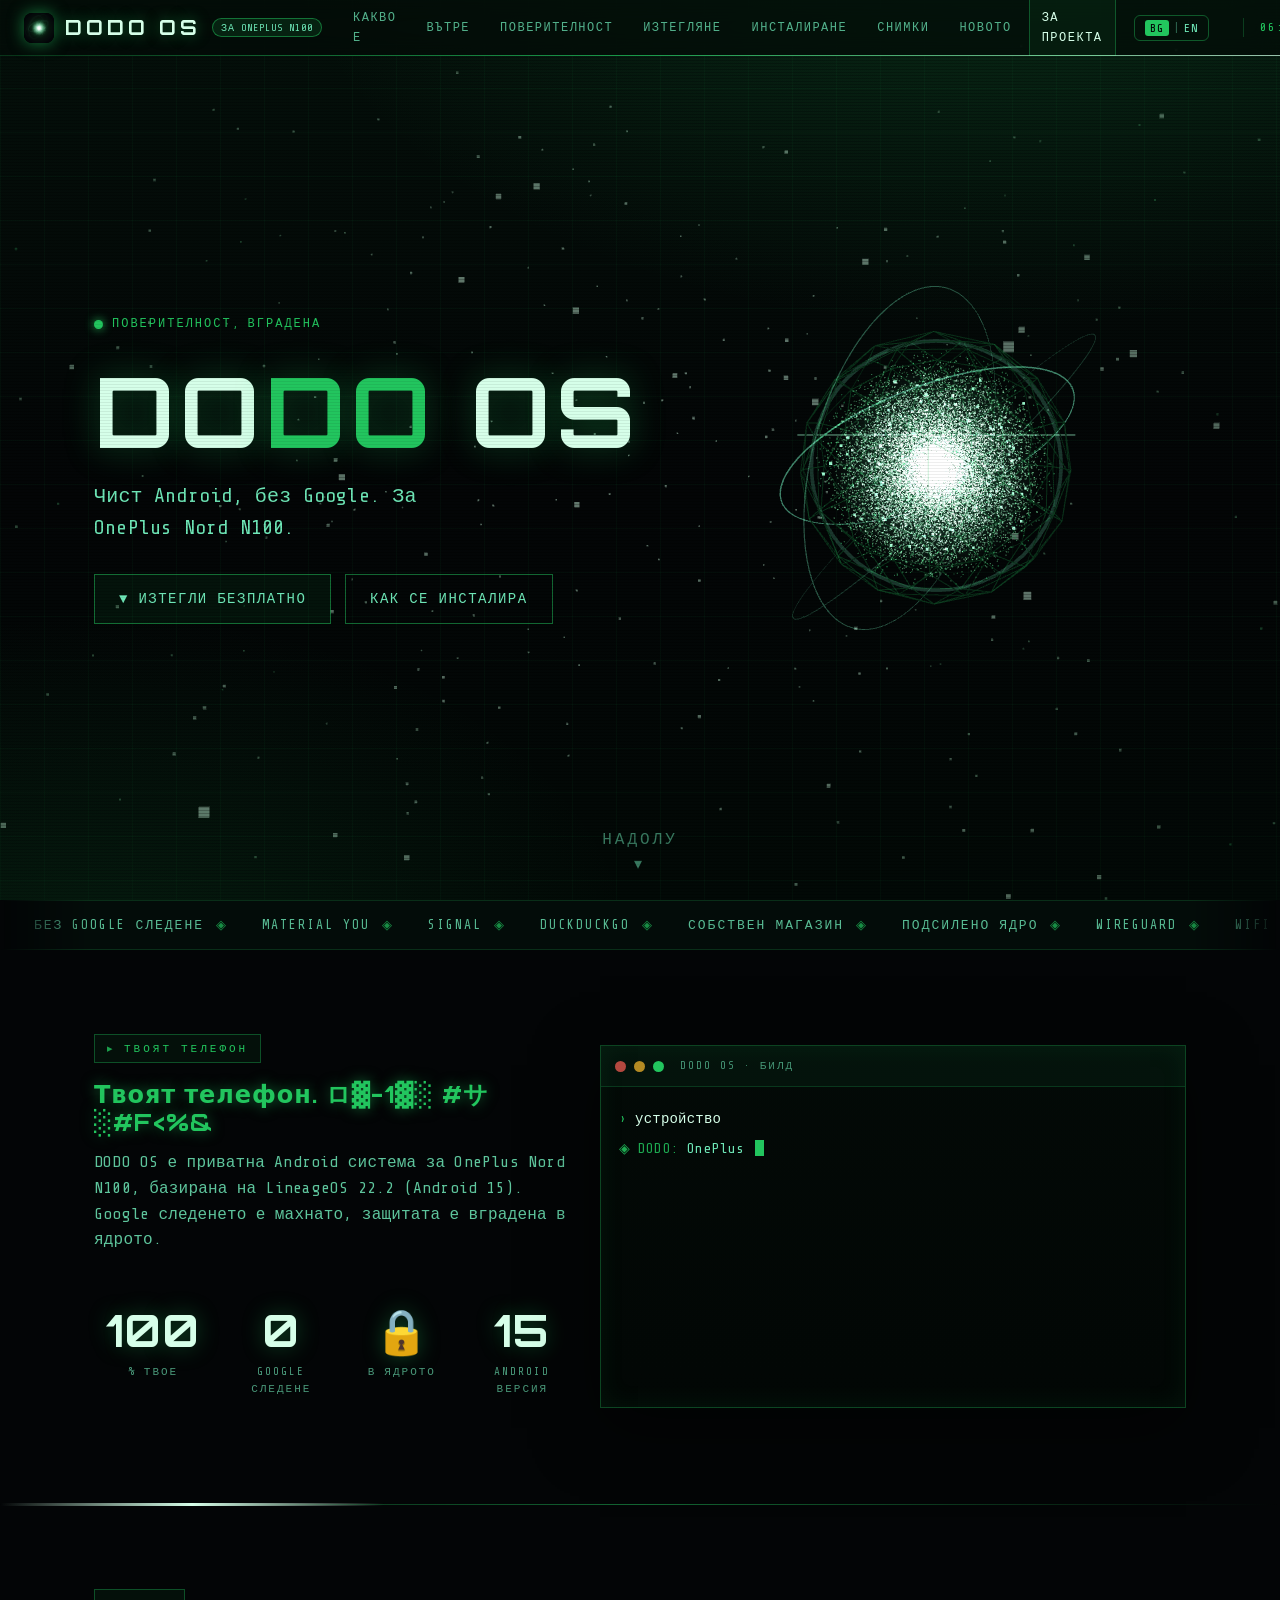
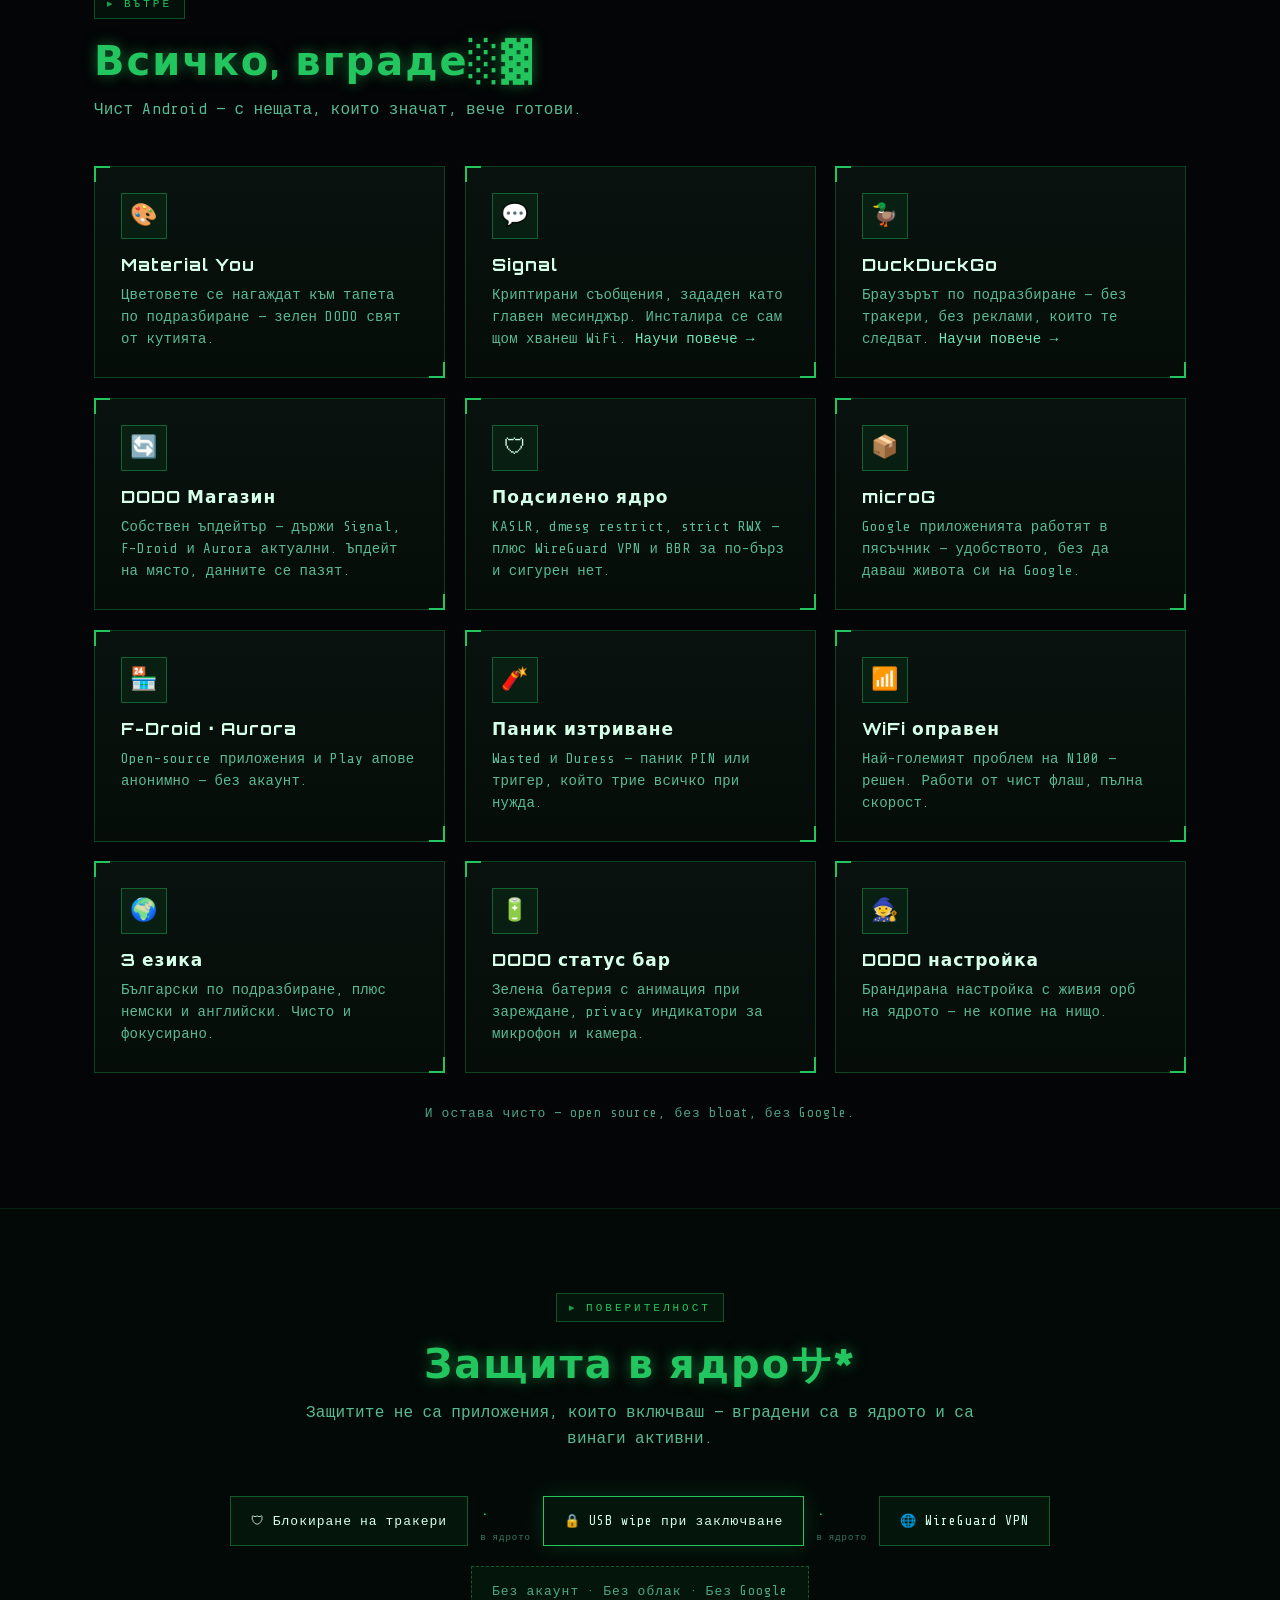
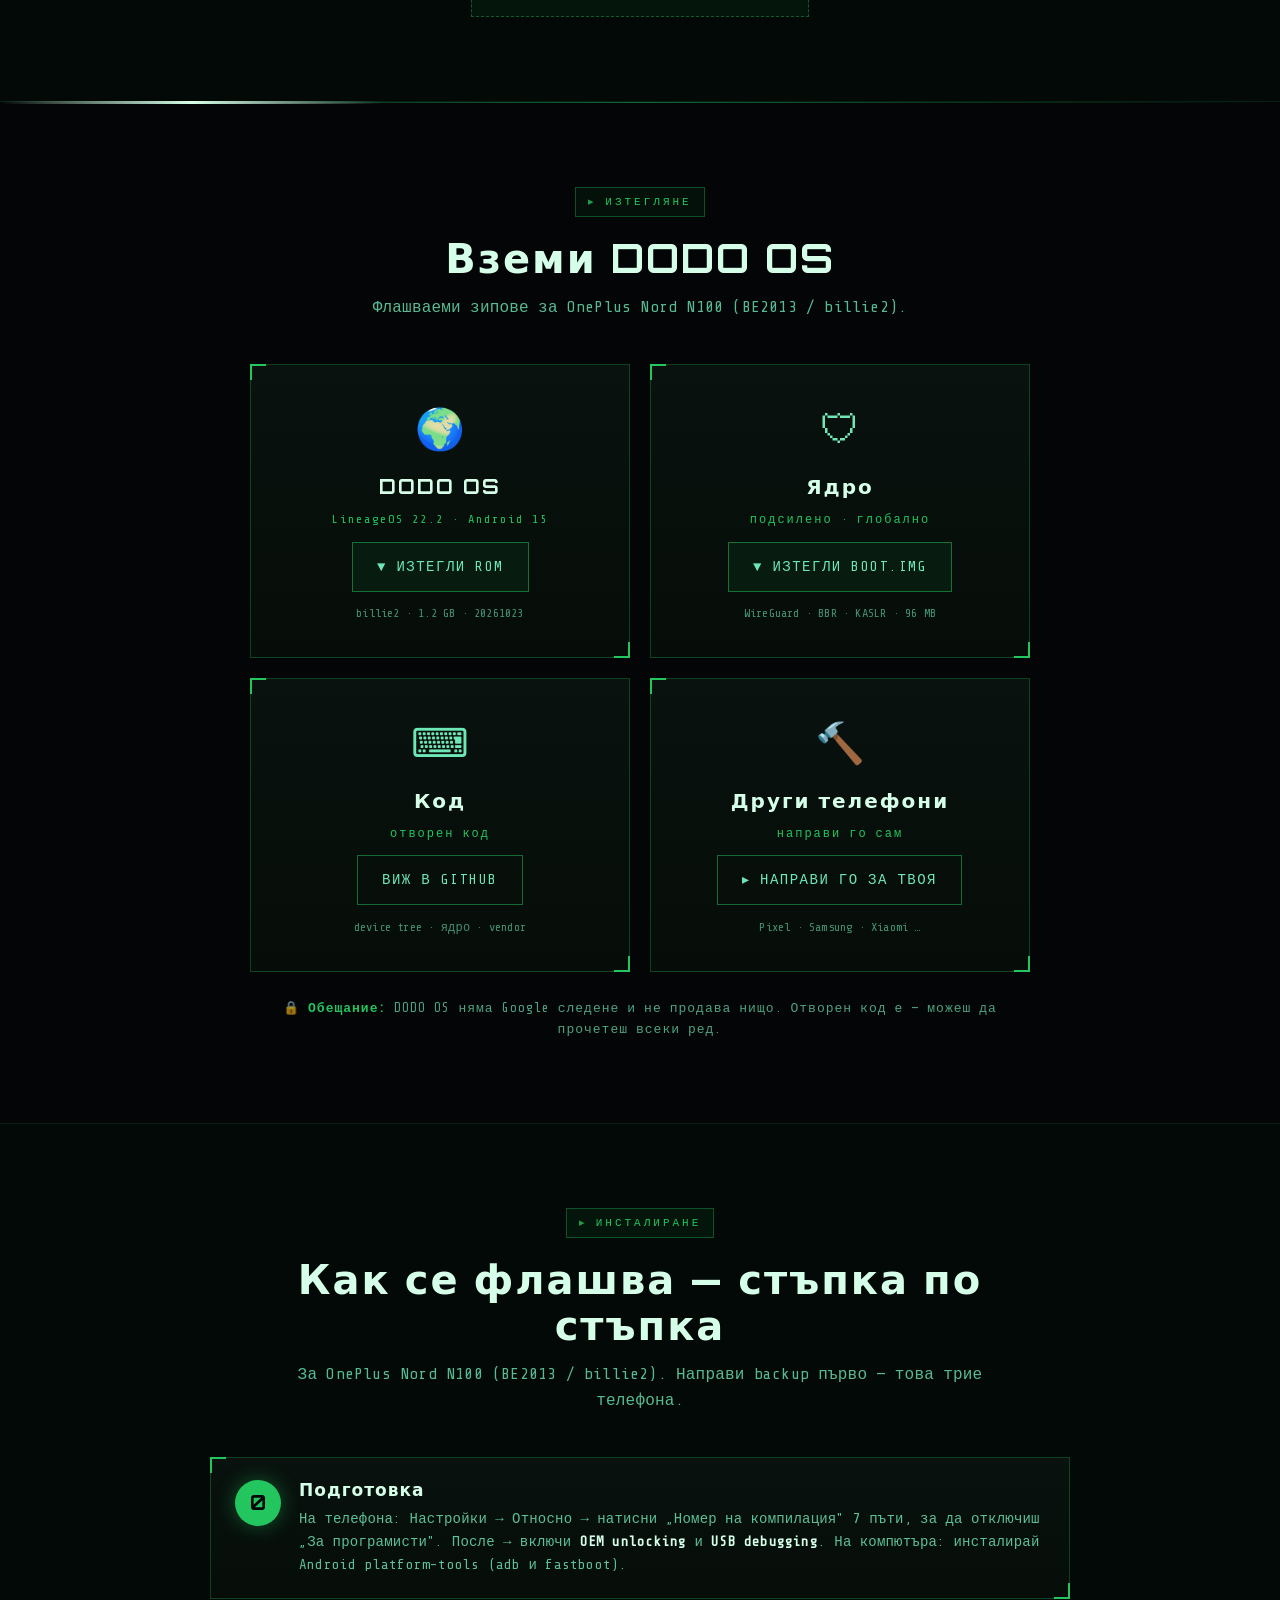
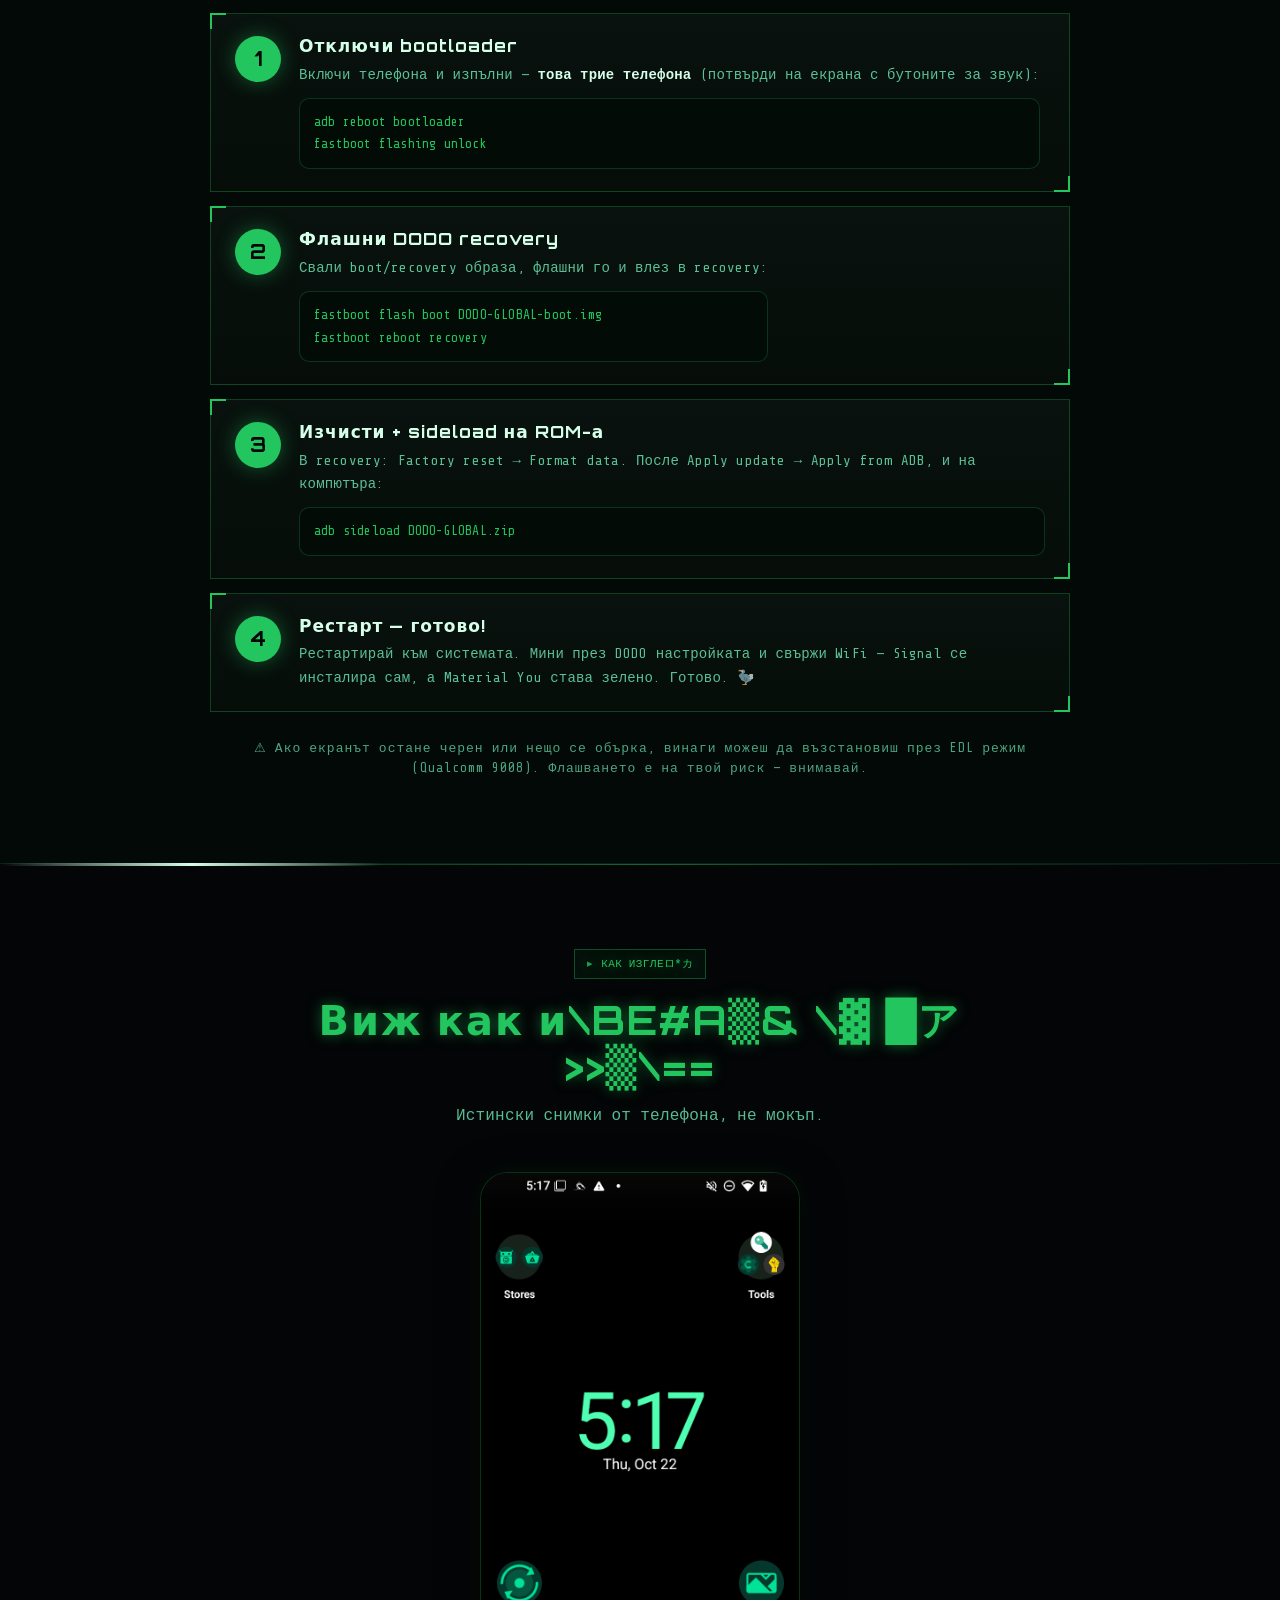
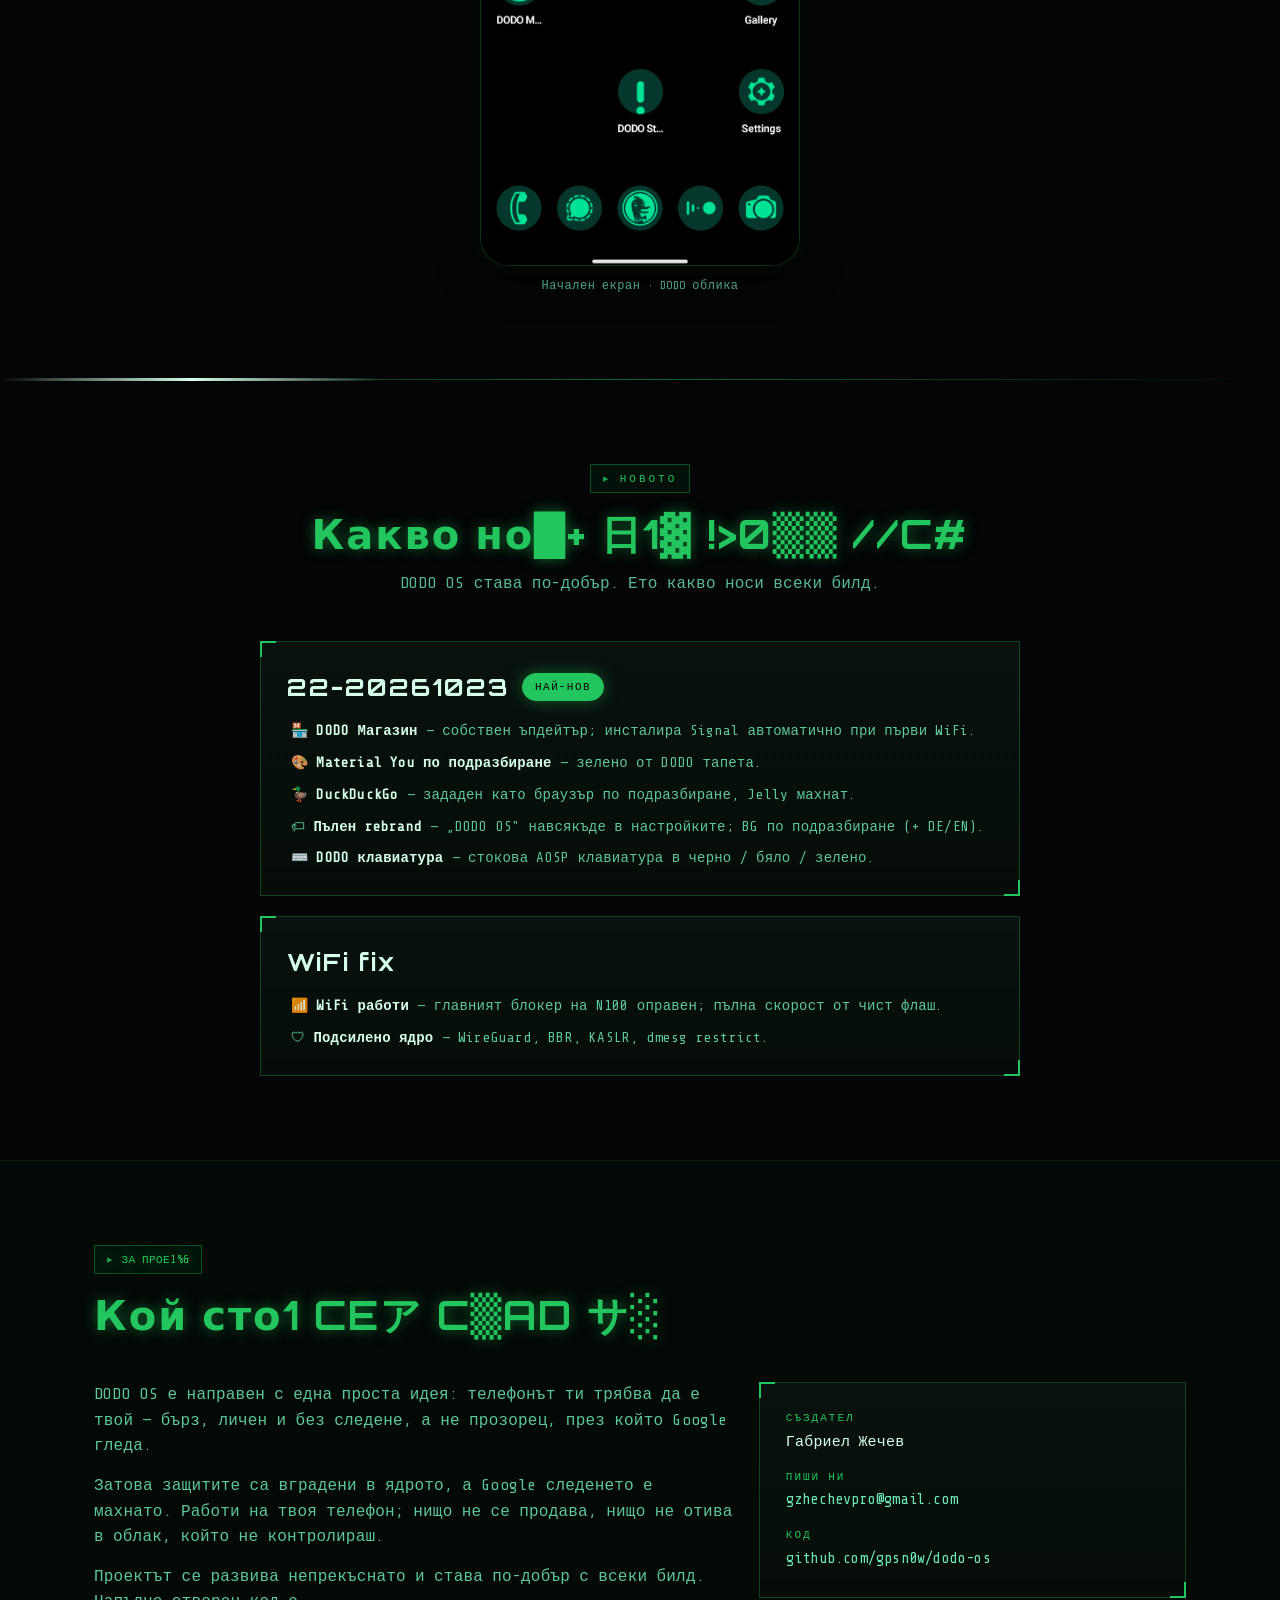
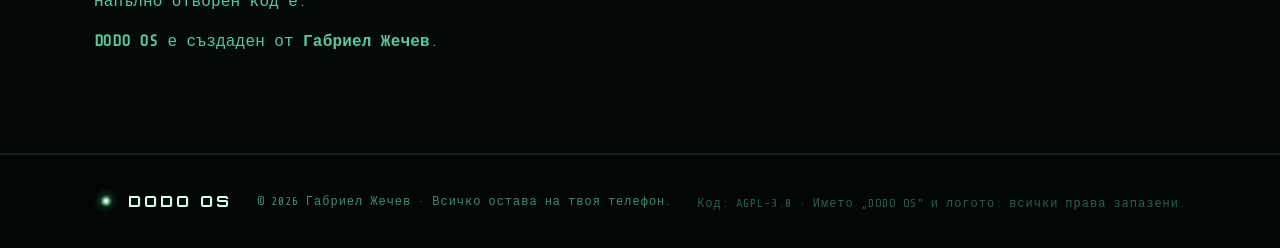
==== commit 496ac9bd: "Сайт: ново чисто лого + бутон „Направи го за твоя телефон" + лиценз (AGPL-3.0 за код, запазени права" ====
--- a/index.html
+++ b/index.html
@@ -198,6 +198,7 @@
 			<div class="panel dl reveal"><div class="os">🌍</div><h3 data-en="DODO OS">DODO OS</h3><div class="ver" data-en="LineageOS 22.2 · Android 15">LineageOS 22.2 · Android 15</div><a class="btn" href="https://github.com/gpsn0w/dodo-os/releases/download/DODO-OS-22-20261023/DODO-GLOBAL.zip" data-download="rom" data-en="▼ Download ROM">▼ Изтегли ROM</a><div class="note">billie2 · 1.2 GB · 20261023</div></div>
 			<div class="panel dl reveal"><div class="os">🛡</div><h3 data-en="Kernel">Ядро</h3><div class="ver" data-en="hardened · global">подсилено · глобално</div><a class="btn" href="https://github.com/gpsn0w/dodo-os/releases/download/DODO-OS-22-20261023/DODO-GLOBAL-boot.img" data-download="boot" data-en="▼ Download boot.img">▼ Изтегли boot.img</a><div class="note" data-en="WireGuard · BBR · KASLR · 96 MB">WireGuard · BBR · KASLR · 96 MB</div></div>
 			<div class="panel dl reveal"><div class="os">⌨</div><h3 data-en="Source">Код</h3><div class="ver" data-en="open source">отворен код</div><a class="btn ghost" href="https://github.com/gpsn0w/dodo-os" data-en="View on GitHub">Виж в GitHub</a><div class="note" data-en="device tree · kernel · vendor">device tree · ядро · vendor</div></div>
+			<div class="panel dl reveal"><div class="os">🔨</div><h3 data-en="Other phones">Други телефони</h3><div class="ver" data-en="build it yourself">направи го сам</div><a class="btn ghost" href="build-your-own.html" data-en="▸ Build your own">▸ Направи го за твоя</a><div class="note" data-en="Pixel · Samsung · Xiaomi …">Pixel · Samsung · Xiaomi …</div></div>
 		</div>
 		<p class="pledge reveal" data-en="🔒 &lt;b&gt;Promise:&lt;/b&gt; DODO OS has no Google tracking and sells nothing. It is open source — you can read every line.">🔒 <b>Обещание:</b> DODO OS няма Google следене и не продава нищо. Отворен код е — можеш да прочетеш всеки ред.</p>
 	</div>
@@ -334,8 +335,8 @@
 <footer class="site-footer">
 	<div class="wrap">
 		<div class="fbrand"><img src="logo-dodo-os.png" alt=""><span>DODO OS</span></div>
-		<small data-en="© 2026 · Everything stays on your phone.">© 2026 · Всичко остава на твоя телефон.</small>
-		<small data-en="Open source · No Google tracking." style="opacity:.6;display:block;margin-top:4px;">Отворен код · Без Google следене.</small>
+		<small data-en="© 2026 Gabriel Zhechev · Everything stays on your phone.">© 2026 Габриел Жечев · Всичко остава на твоя телефон.</small>
+		<small data-en="Code: AGPL-3.0 · Name “DODO OS” and logo: all rights reserved." style="opacity:.65;display:block;margin-top:4px;">Код: <a href="LICENSE" style="color:inherit">AGPL-3.0</a> · Името „DODO OS" и логото: всички права запазени.</small>
 	</div>
 </footer>
 
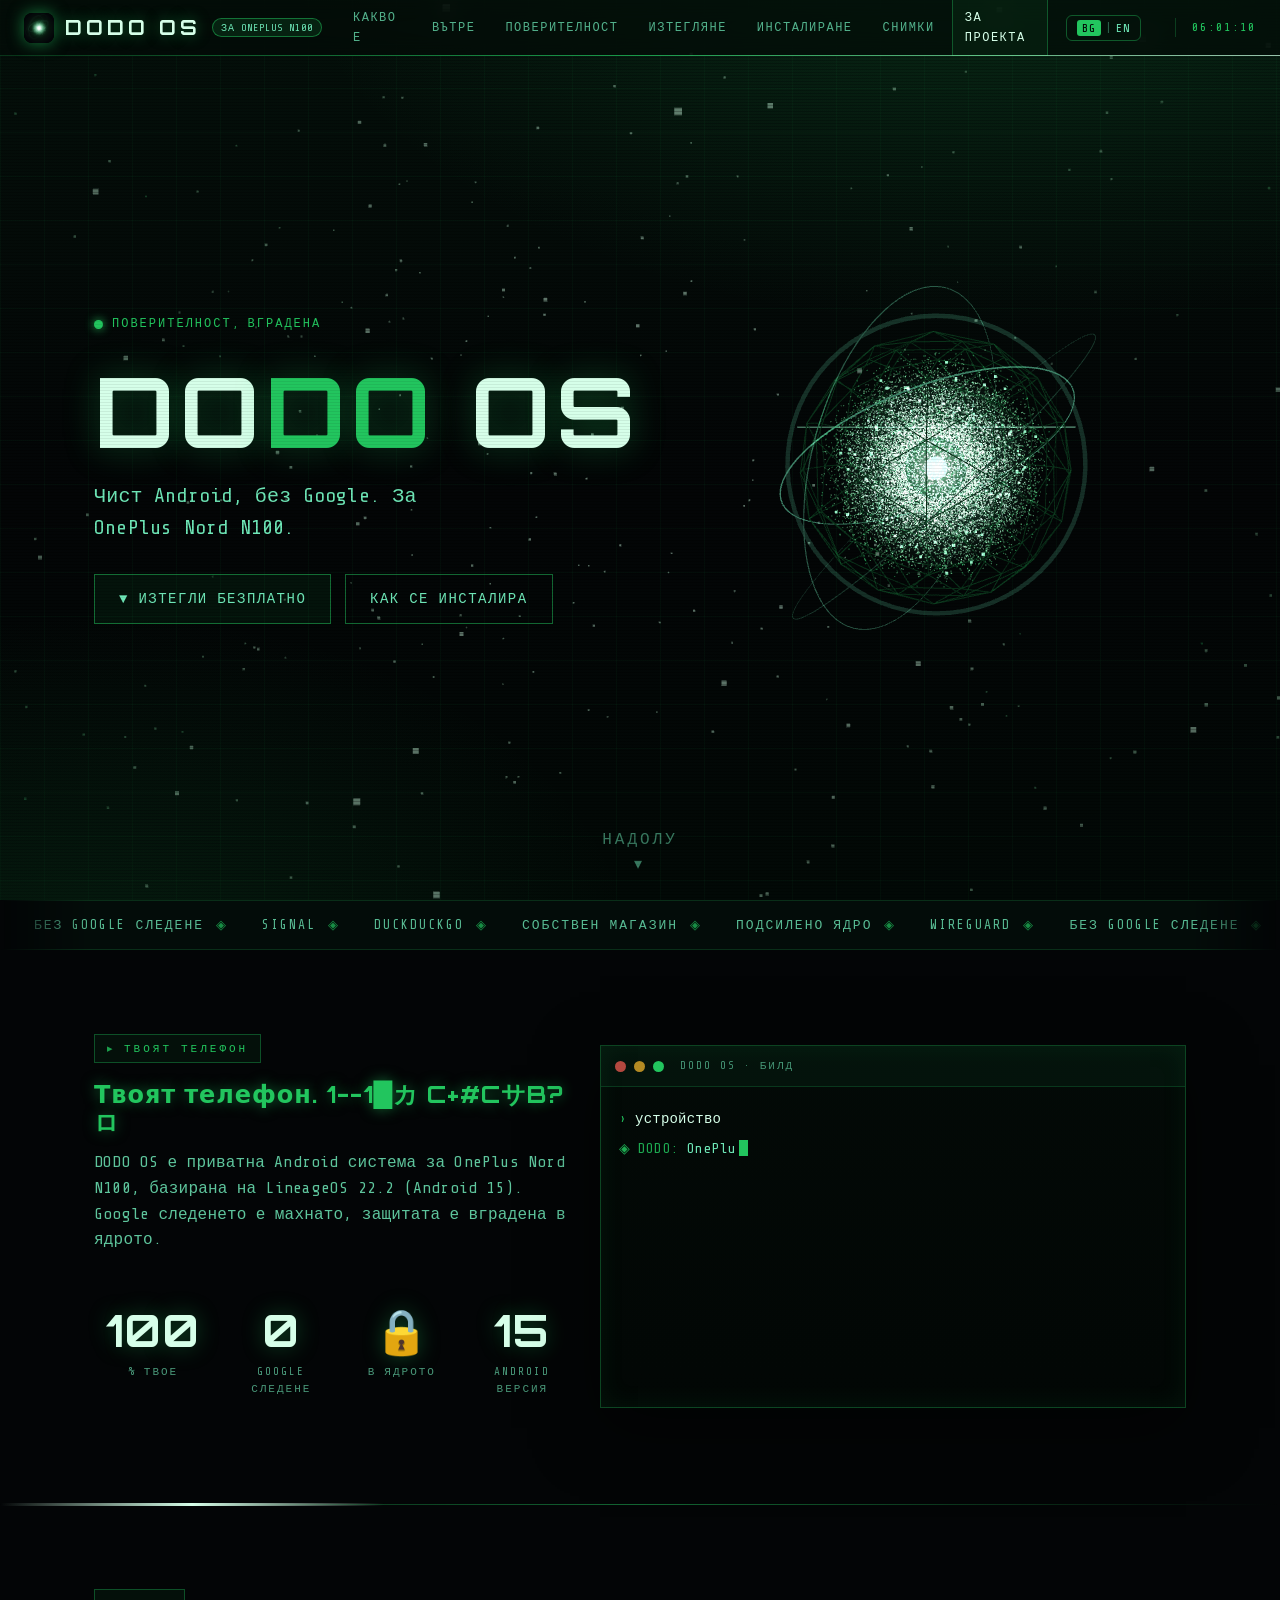
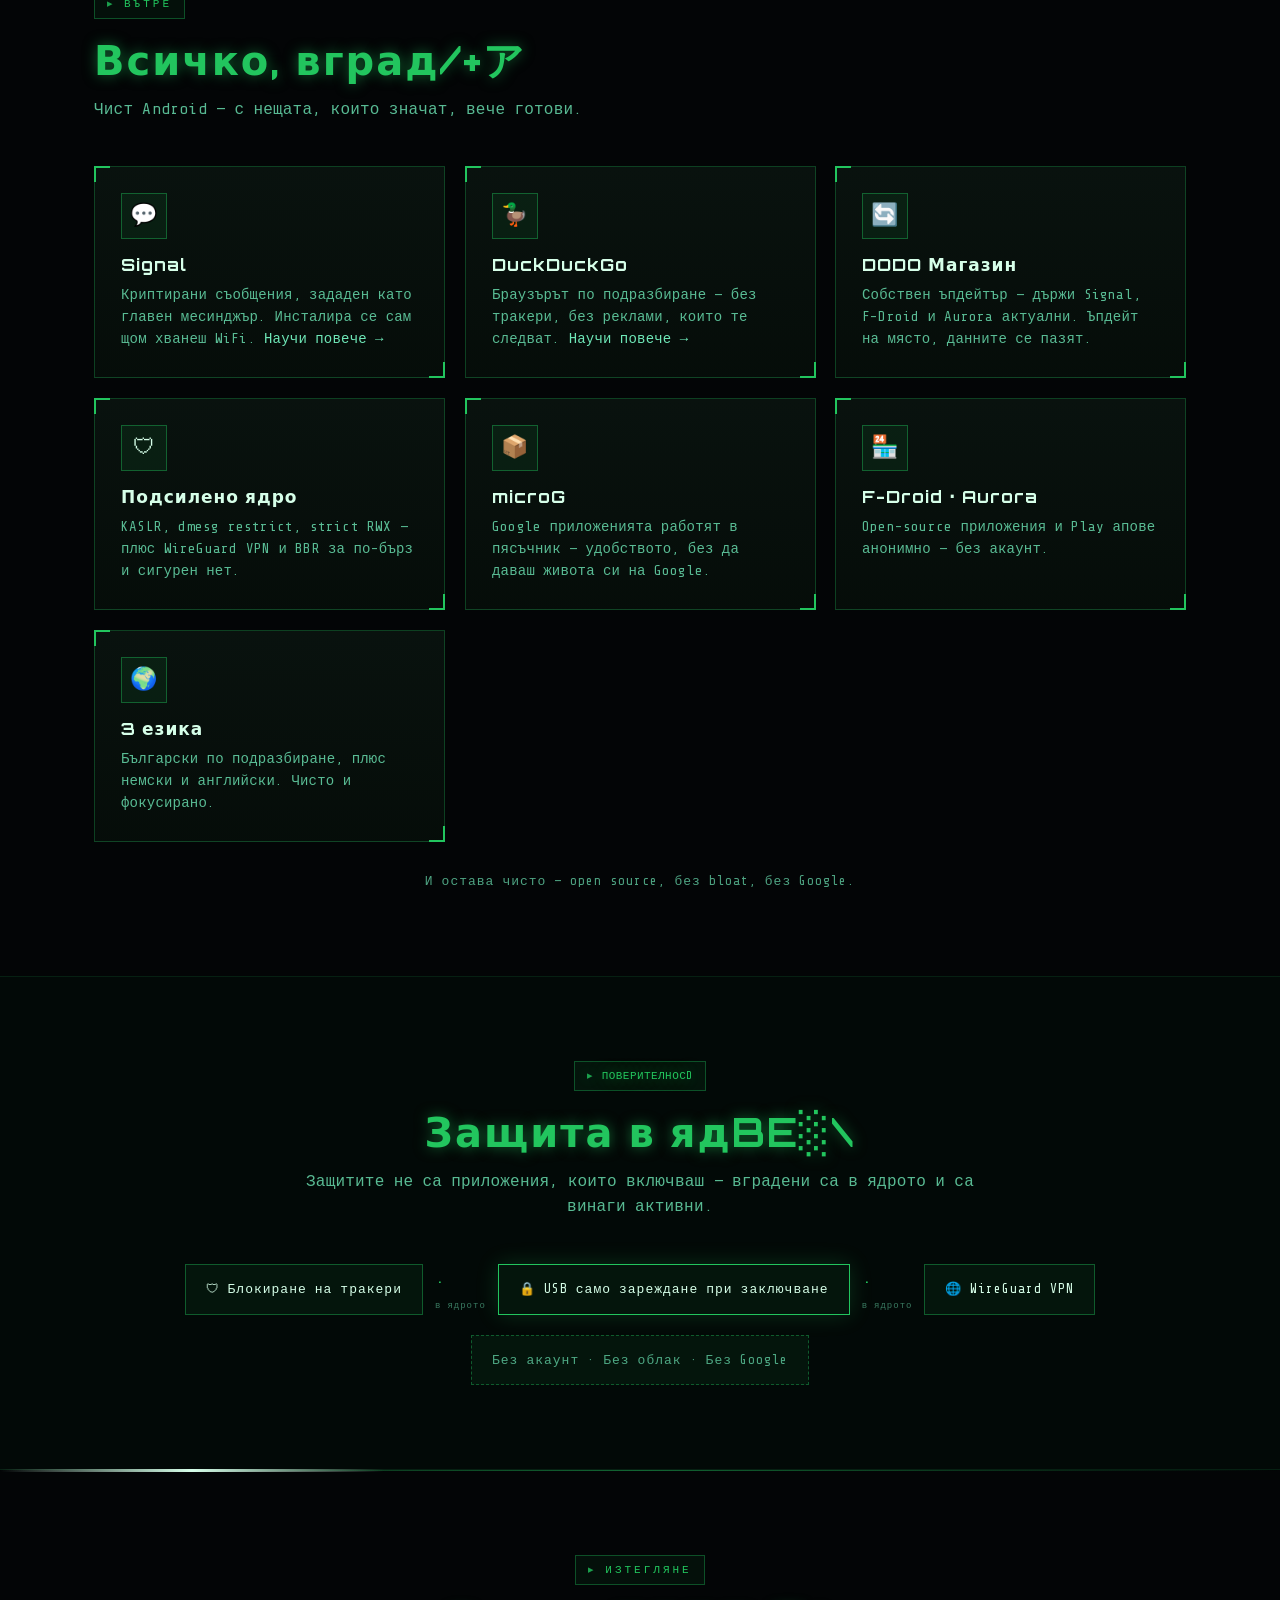
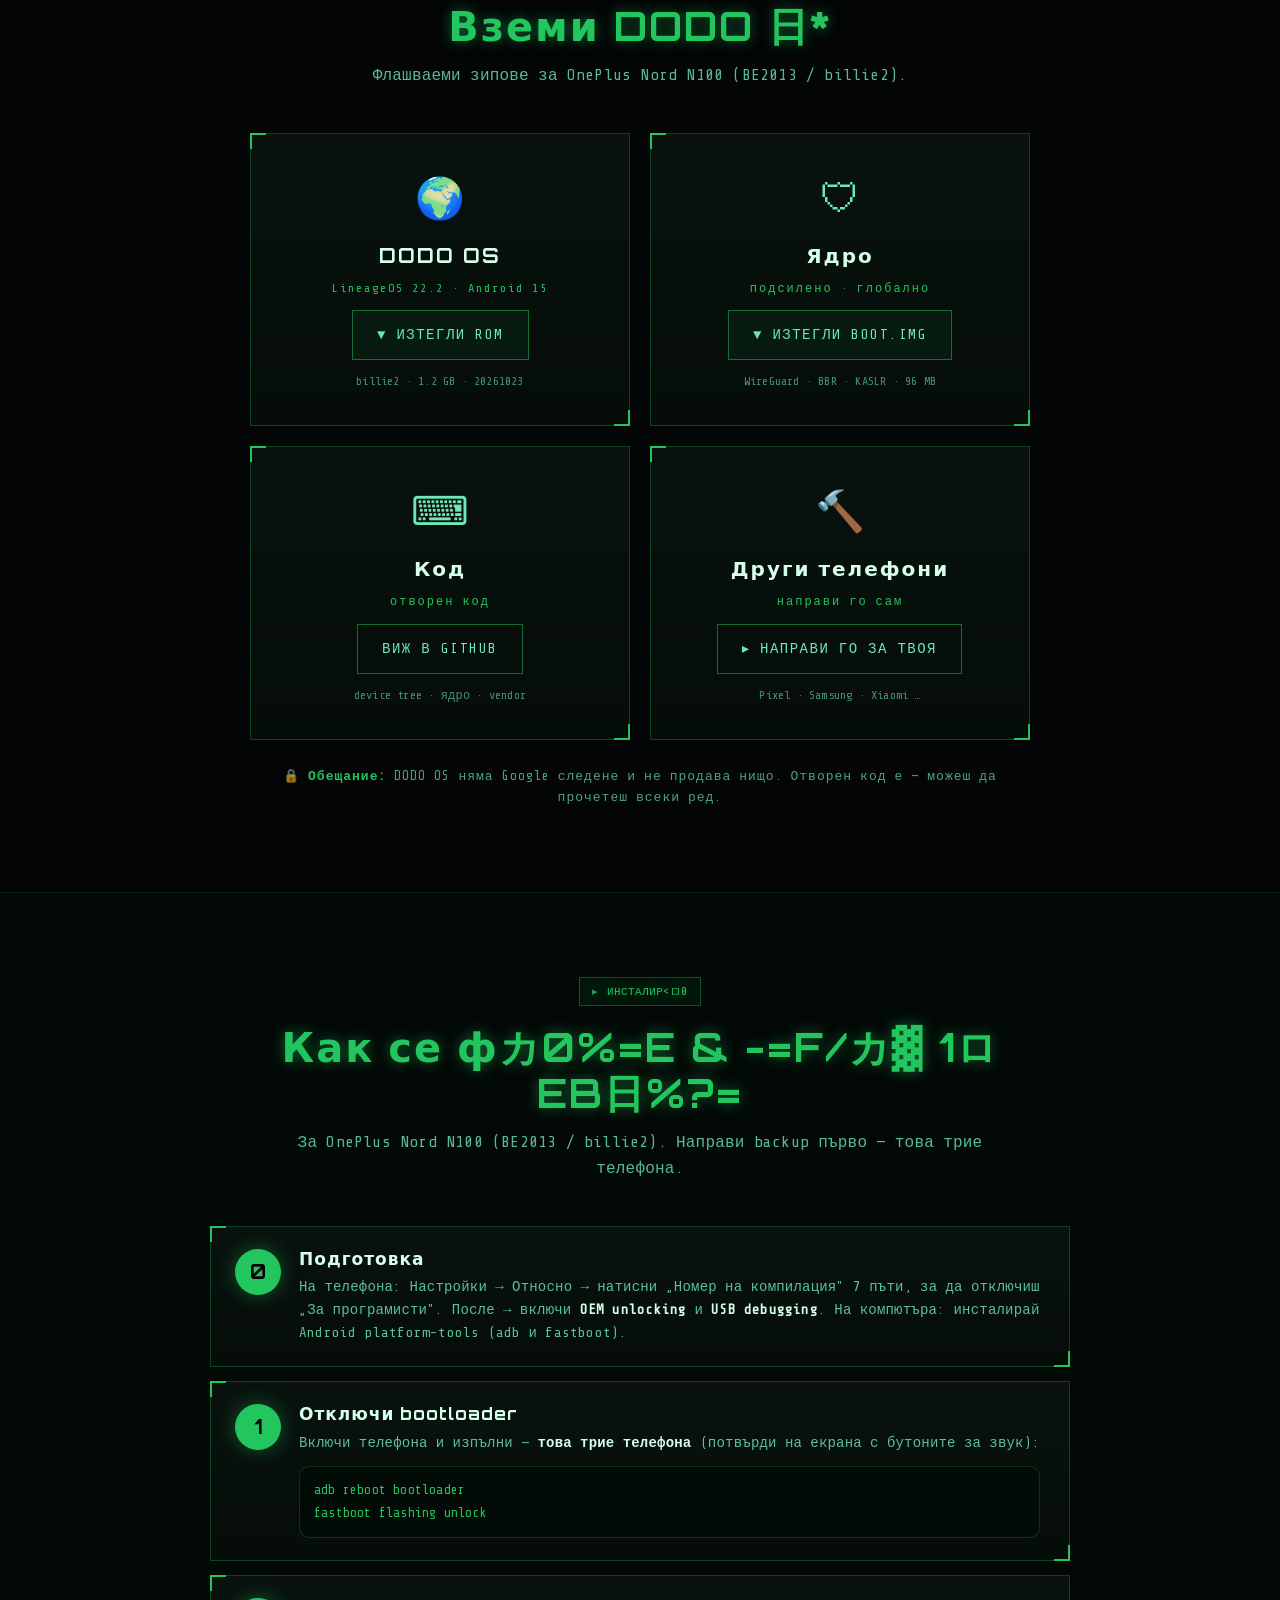
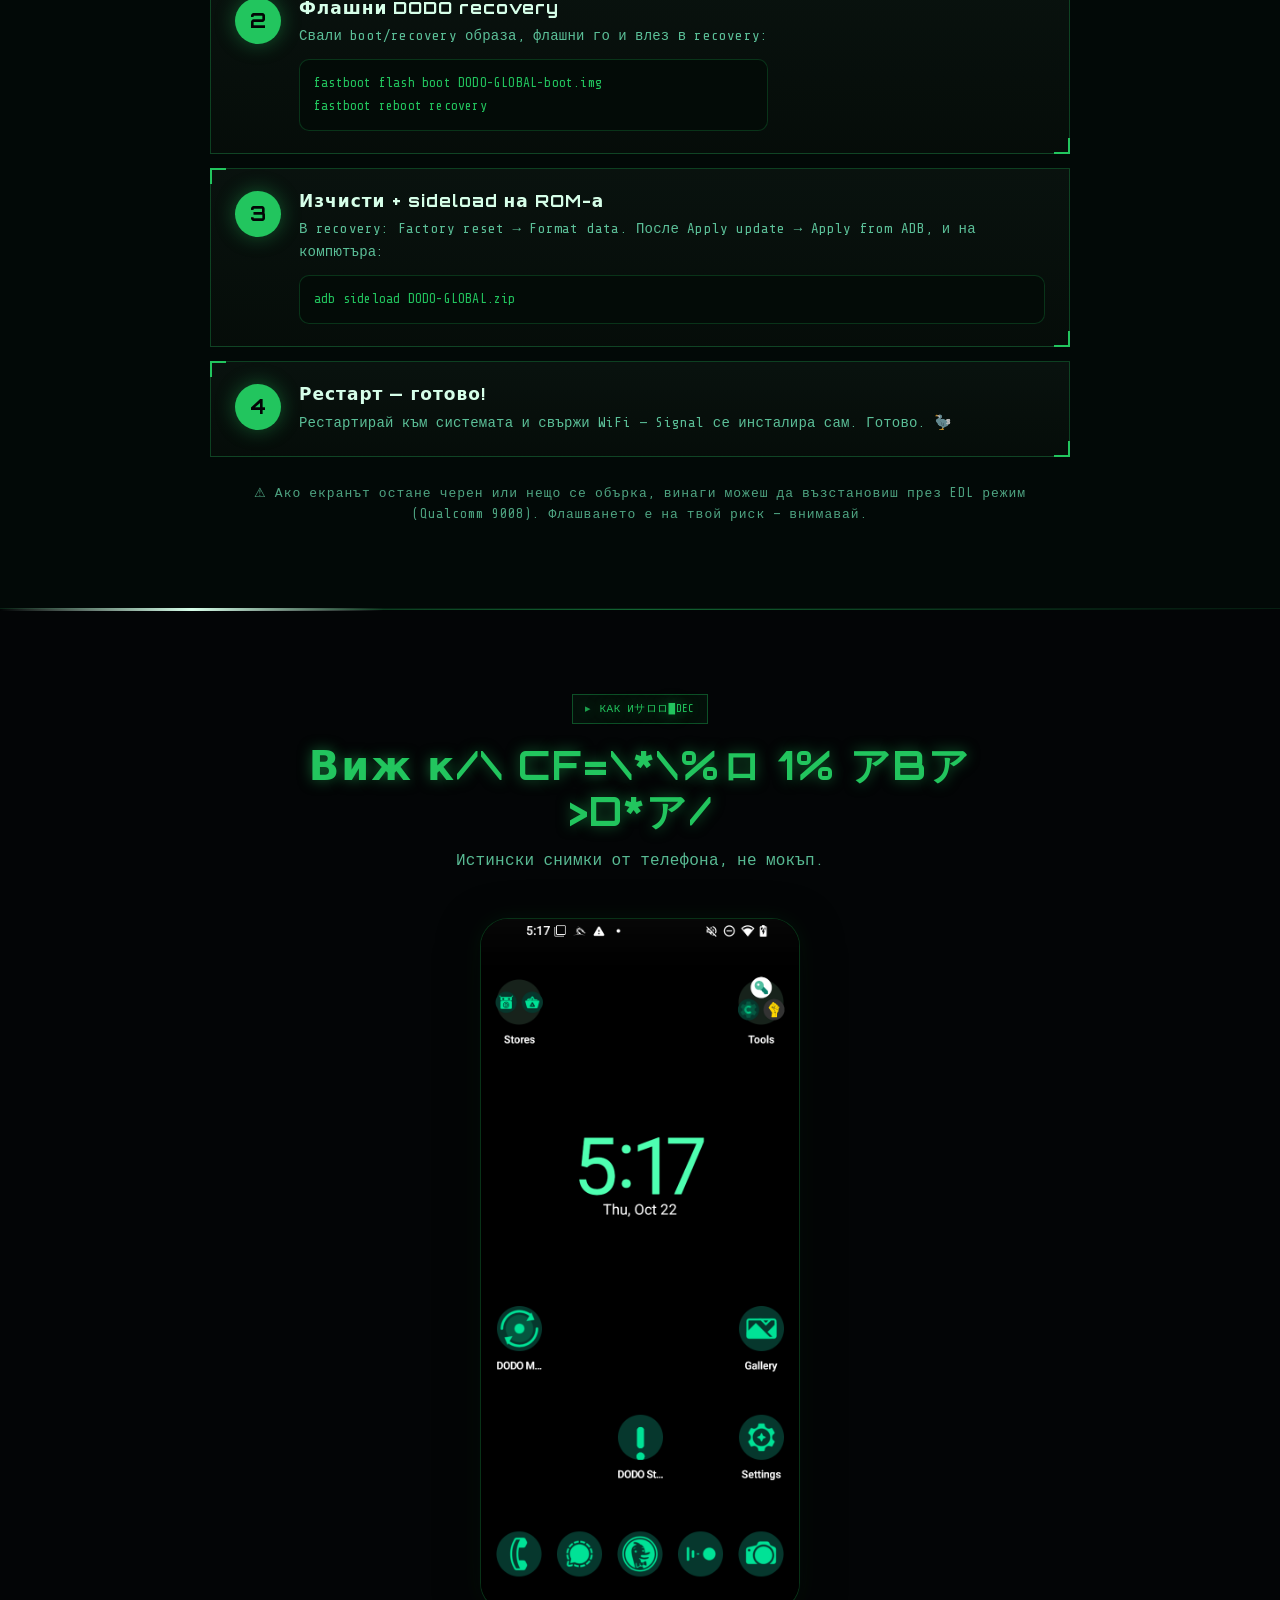
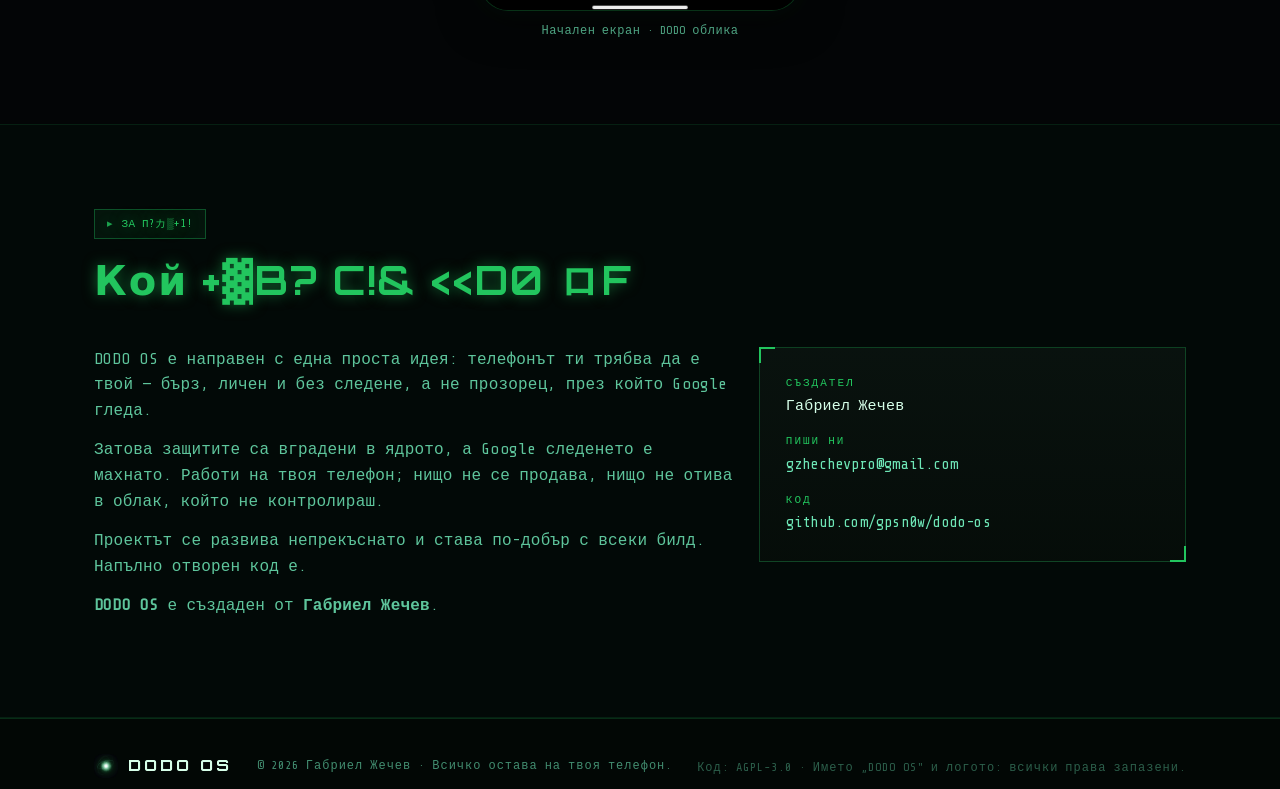
==== commit 72db78a8: "site: trim unimplemented features, remove changelog, expand build guide - Remove feature cards: Mate" ====
--- a/index.html
+++ b/index.html
@@ -4,7 +4,7 @@
 <meta charset="UTF-8">
 <meta name="viewport" content="width=device-width, initial-scale=1">
 <title>DODO OS — твоят Android за OnePlus Nord N100 | Габриел Жечев</title>
-<meta name="description" content="DODO OS — приватна Android операционна система за OnePlus Nord N100 (базирана на LineageOS 22.2 / Android 15). Без Google следене, Material You, Signal, собствен магазин, подсилено ядро. Всичко остава при теб.">
+<meta name="description" content="DODO OS — приватна Android операционна система за OnePlus Nord N100 (базирана на LineageOS 22.2 / Android 15). Без Google следене, Signal, собствен магазин, подсилено ядро. Всичко остава при теб.">
 <meta name="keywords" content="DODO OS, Габриел Жечев, Gabriel Zhechev, OnePlus Nord N100, BE2013, billie2, твоят Android, privacy ROM, LineageOS, microG, custom ROM, поверителност">
 <meta name="author" content="Габриел Жечев">
 <meta name="robots" content="index, follow">
@@ -15,7 +15,7 @@
 <meta property="og:type" content="website">
 <meta property="og:site_name" content="DODO OS">
 <meta property="og:title" content="DODO OS — твоят Android за OnePlus N100">
-<meta property="og:description" content="Приватна Android ОС за OnePlus Nord N100. Без Google следене, Material You, собствен магазин, подсилено ядро.">
+<meta property="og:description" content="Приватна Android ОС за OnePlus Nord N100. Без Google следене, собствен магазин, подсилено ядро.">
 <meta property="og:url" content="https://gpsn0w.github.io/dodo-os/">
 <meta property="og:image" content="https://gpsn0w.github.io/dodo-os/logo-dodo-os.png">
 <meta property="og:locale" content="bg_BG">
@@ -71,7 +71,6 @@
 		<a href="#download" data-en="Download">Изтегляне</a>
 		<a href="#install" data-en="Install">Инсталиране</a>
 		<a href="#screens" data-en="Screens">Снимки</a>
-		<a href="#updates" data-en="What's new">Новото</a>
 		<a href="#about" data-en="About">За проекта</a>
 	</nav>
 	<button class="lang-toggle" id="langToggle" aria-label="Език / Language">
@@ -100,9 +99,7 @@
 
 <div class="ticker" aria-hidden="true">
 	<div class="ticker-track">
-		<span data-en="No Google tracking">Без Google следене</span><span data-en="Material You">Material You</span><span data-en="Signal">Signal</span><span data-en="DuckDuckGo">DuckDuckGo</span><span data-en="Own app store">Собствен магазин</span><span data-en="Hardened kernel">Подсилено ядро</span><span data-en="WireGuard">WireGuard</span><span data-en="WiFi fixed">WiFi оправен</span>
-		<span data-en="No Google tracking">Без Google следене</span><span data-en="Material You">Material You</span><span data-en="Signal">Signal</span><span data-en="DuckDuckGo">DuckDuckGo</span><span data-en="Own app store">Собствен магазин</span><span data-en="Hardened kernel">Подсилено ядро</span><span data-en="WireGuard">WireGuard</span><span data-en="WiFi fixed">WiFi оправен</span>
-	</div>
+		<span data-en="No Google tracking">Без Google следене</span><span data-en="Signal">Signal</span><span data-en="DuckDuckGo">DuckDuckGo</span><span data-en="Own app store">Собствен магазин</span><span data-en="Hardened kernel">Подсилено ядро</span><span data-en="WireGuard">WireGuard</span>		<span data-en="No Google tracking">Без Google следене</span><span data-en="Signal">Signal</span><span data-en="DuckDuckGo">DuckDuckGo</span><span data-en="Own app store">Собствен магазин</span><span data-en="Hardened kernel">Подсилено ядро</span><span data-en="WireGuard">WireGuard</span>	</div>
 </div>
 
 <section class="section" id="what">
@@ -128,9 +125,7 @@
 					<div class="line dodo" data-en="LineageOS 22.2 · Android 15">LineageOS 22.2 · Android 15</div>
 					<div class="line you" data-en="google tracking">google следене</div>
 					<div class="line dodo" data-en="removed ✓">премахнато ✓</div>
-					<div class="line you" data-en="wifi">wifi</div>
-					<div class="line dodo" data-en="fixed ✓ (292 Mbps)">оправен ✓ (292 Mbps)</div>
-					<div class="line you" data-en="kernel">ядро</div>
+															<div class="line you" data-en="kernel">ядро</div>
 					<div class="line dodo" data-en="hardened · WireGuard · BBR">подсилено · WireGuard · BBR</div>
 				</div>
 			</div>
@@ -148,19 +143,14 @@
 			<p data-en="A clean Android — with the things that matter already set up.">Чист Android — с нещата, които значат, вече готови.</p>
 		</div>
 		<div class="grid">
-			<div class="panel feature reveal tilt"><div class="ico">🎨</div><h3 data-en="Material You">Material You</h3><p data-en="Colors adapt to your wallpaper by default — a green DODO world out of the box.">Цветовете се нагаждат към тапета по подразбиране — зелен DODO свят от кутията.</p></div>
-			<div class="panel feature reveal tilt"><div class="ico">💬</div><h3 data-en="Signal">Signal</h3><p data-en="Encrypted messaging, set as the main messenger. Installs itself when you connect WiFi. &lt;a href=&quot;https://signal.org&quot; target=&quot;_blank&quot; rel=&quot;noopener&quot;&gt;Learn more →&lt;/a&gt;">Криптирани съобщения, зададен като главен месинджър. Инсталира се сам щом хванеш WiFi. <a href="https://signal.org" target="_blank" rel="noopener">Научи повече →</a></p></div>
+						<div class="panel feature reveal tilt"><div class="ico">💬</div><h3 data-en="Signal">Signal</h3><p data-en="Encrypted messaging, set as the main messenger. Installs itself when you connect WiFi. &lt;a href=&quot;https://signal.org&quot; target=&quot;_blank&quot; rel=&quot;noopener&quot;&gt;Learn more →&lt;/a&gt;">Криптирани съобщения, зададен като главен месинджър. Инсталира се сам щом хванеш WiFi. <a href="https://signal.org" target="_blank" rel="noopener">Научи повече →</a></p></div>
 			<div class="panel feature reveal tilt"><div class="ico">🦆</div><h3 data-en="DuckDuckGo">DuckDuckGo</h3><p data-en="The default browser — no trackers, no ads following you around. &lt;a href=&quot;https://duckduckgo.com&quot; target=&quot;_blank&quot; rel=&quot;noopener&quot;&gt;Learn more →&lt;/a&gt;">Браузърът по подразбиране — без тракери, без реклами, които те следват. <a href="https://duckduckgo.com" target="_blank" rel="noopener">Научи повече →</a></p></div>
 			<div class="panel feature reveal tilt"><div class="ico">🔄</div><h3 data-en="DODO Store">DODO Магазин</h3><p data-en="Own updater — keeps Signal, F-Droid and Aurora fresh. Updates in place, your data is kept.">Собствен ъпдейтър — държи Signal, F-Droid и Aurora актуални. Ъпдейт на място, данните се пазят.</p></div>
 			<div class="panel feature reveal tilt"><div class="ico">🛡</div><h3 data-en="Hardened kernel">Подсилено ядро</h3><p data-en="KASLR, dmesg restrict, strict RWX — plus WireGuard VPN and BBR for a faster, safer net.">KASLR, dmesg restrict, strict RWX — плюс WireGuard VPN и BBR за по-бърз и сигурен нет.</p></div>
 			<div class="panel feature reveal tilt"><div class="ico">📦</div><h3 data-en="microG">microG</h3><p data-en="Google apps work in a sandbox — the convenience, without handing Google your life.">Google приложенията работят в пясъчник — удобството, без да даваш живота си на Google.</p></div>
 			<div class="panel feature reveal tilt"><div class="ico">🏪</div><h3 data-en="F-Droid · Aurora">F-Droid · Aurora</h3><p data-en="Open-source apps and Play apps anonymously — no account needed.">Open-source приложения и Play апове анонимно — без акаунт.</p></div>
-			<div class="panel feature reveal tilt"><div class="ico">🧨</div><h3 data-en="Panic wipe">Паник изтриване</h3><p data-en="Wasted and Duress — a panic PIN or a trigger that clears everything in an emergency.">Wasted и Duress — паник PIN или тригер, който трие всичко при нужда.</p></div>
-			<div class="panel feature reveal tilt"><div class="ico">📶</div><h3 data-en="WiFi fixed">WiFi оправен</h3><p data-en="The N100's biggest problem — solved. Works from a clean flash, full speed.">Най-големият проблем на N100 — решен. Работи от чист флаш, пълна скорост.</p></div>
-			<div class="panel feature reveal tilt"><div class="ico">🌍</div><h3 data-en="3 languages">3 езика</h3><p data-en="Bulgarian by default, plus German and English. Clean and focused.">Български по подразбиране, плюс немски и английски. Чисто и фокусирано.</p></div>
-			<div class="panel feature reveal tilt"><div class="ico">🔋</div><h3 data-en="DODO status bar">DODO статус бар</h3><p data-en="Green battery with a charging animation, privacy dots for mic and camera.">Зелена батерия с анимация при зареждане, privacy индикатори за микрофон и камера.</p></div>
-			<div class="panel feature reveal tilt"><div class="ico">🧙</div><h3 data-en="DODO Setup">DODO настройка</h3><p data-en="A branded setup with the live kernel orb — not a copy of anything.">Брандирана настройка с живия орб на ядрото — не копие на нищо.</p></div>
-		</div>
+									<div class="panel feature reveal tilt"><div class="ico">🌍</div><h3 data-en="3 languages">3 езика</h3><p data-en="Bulgarian by default, plus German and English. Clean and focused.">Български по подразбиране, плюс немски и английски. Чисто и фокусирано.</p></div>
+								</div>
 		<p class="pledge reveal" style="margin-top:30px" data-en="And it stays clean — open source, no bloat, no Google.">И остава чисто — open source, без bloat, без Google.</p>
 	</div>
 </section>
@@ -175,7 +165,7 @@
 		<div class="flow reveal">
 			<span class="flow-node" data-en="🛡 Tracker blocking">🛡 Блокиране на тракери</span>
 			<span class="arr">·<small>в ядрото</small></span>
-			<span class="flow-node machine" data-en="🔒 USB wipe while locked">🔒 USB wipe при заключване</span>
+			<span class="flow-node machine" data-en="🔒 USB charging-only when locked">🔒 USB само зареждане при заключване</span>
 			<span class="arr">·<small>в ядрото</small></span>
 			<span class="flow-node" data-en="🌐 WireGuard VPN">🌐 WireGuard VPN</span>
 		</div>
@@ -250,7 +240,7 @@
 				<div class="gn">4</div>
 				<div class="gt">
 					<h3 data-en="Reboot — done!">Рестарт — готово!</h3>
-					<p data-en="Reboot to system. Go through the DODO setup and connect WiFi — Signal installs itself and Material You turns green. Enjoy. 🦤">Рестартирай към системата. Мини през DODO настройката и свържи WiFi — Signal се инсталира сам, а Material You става зелено. Готово. 🦤</p>
+					<p data-en="Reboot to system and connect WiFi — Signal installs itself. Enjoy. 🦤">Рестартирай към системата и свържи WiFi — Signal се инсталира сам. Готово. 🦤</p>
 				</div>
 			</div>
 		</div>
@@ -273,41 +263,6 @@
 	</div>
 </section>
 
-<div class="divider"></div>
-
-<section class="section" id="updates">
-	<div class="wrap">
-		<div class="section-head reveal" style="text-align:center;margin-left:auto;margin-right:auto;">
-			<span class="eyebrow" data-en="What's new">Новото</span>
-			<h2 data-en="What's new in each build">Какво ново във всеки билд</h2>
-			<p data-en="DODO OS keeps getting better. Here's what each build brings.">DODO OS става по-добър. Ето какво носи всеки билд.</p>
-		</div>
-		<div class="changelog">
-			<div class="release panel reveal">
-				<div class="release-head">
-					<span class="release-ver">22-20261023</span>
-					<span class="release-tag latest" data-en="latest">най-нов</span>
-				</div>
-				<ul class="release-list">
-					<li data-en="🏪 &lt;b&gt;DODO Store&lt;/b&gt; — own updater; installs Signal automatically on first WiFi.">🏪 <b>DODO Магазин</b> — собствен ъпдейтър; инсталира Signal автоматично при първи WiFi.</li>
-					<li data-en="🎨 &lt;b&gt;Material You by default&lt;/b&gt; — green from the DODO wallpaper.">🎨 <b>Material You по подразбиране</b> — зелено от DODO тапета.</li>
-					<li data-en="🦆 &lt;b&gt;DuckDuckGo&lt;/b&gt; — set as the default browser, Jelly removed.">🦆 <b>DuckDuckGo</b> — зададен като браузър по подразбиране, Jelly махнат.</li>
-					<li data-en="🏷 &lt;b&gt;Full rebrand&lt;/b&gt; — “DODO OS” everywhere in Settings; BG default (+ DE/EN).">🏷 <b>Пълен rebrand</b> — „DODO OS" навсякъде в настройките; BG по подразбиране (+ DE/EN).</li>
-					<li data-en="⌨️ &lt;b&gt;DODO keyboard&lt;/b&gt; — stock AOSP keyboard themed black / white / green.">⌨️ <b>DODO клавиатура</b> — стокова AOSP клавиатура в черно / бяло / зелено.</li>
-				</ul>
-			</div>
-			<div class="release panel reveal">
-				<div class="release-head">
-					<span class="release-ver" data-en="WiFi fix">WiFi fix</span>
-				</div>
-				<ul class="release-list">
-					<li data-en="📶 &lt;b&gt;WiFi works&lt;/b&gt; — the N100's main blocker fixed; full speed from a clean flash.">📶 <b>WiFi работи</b> — главният блокер на N100 оправен; пълна скорост от чист флаш.</li>
-					<li data-en="🛡 &lt;b&gt;Hardened kernel&lt;/b&gt; — WireGuard, BBR, KASLR, dmesg restrict.">🛡 <b>Подсилено ядро</b> — WireGuard, BBR, KASLR, dmesg restrict.</li>
-				</ul>
-			</div>
-		</div>
-	</div>
-</section>
 
 <section class="section alt" id="about">
 	<div class="wrap">
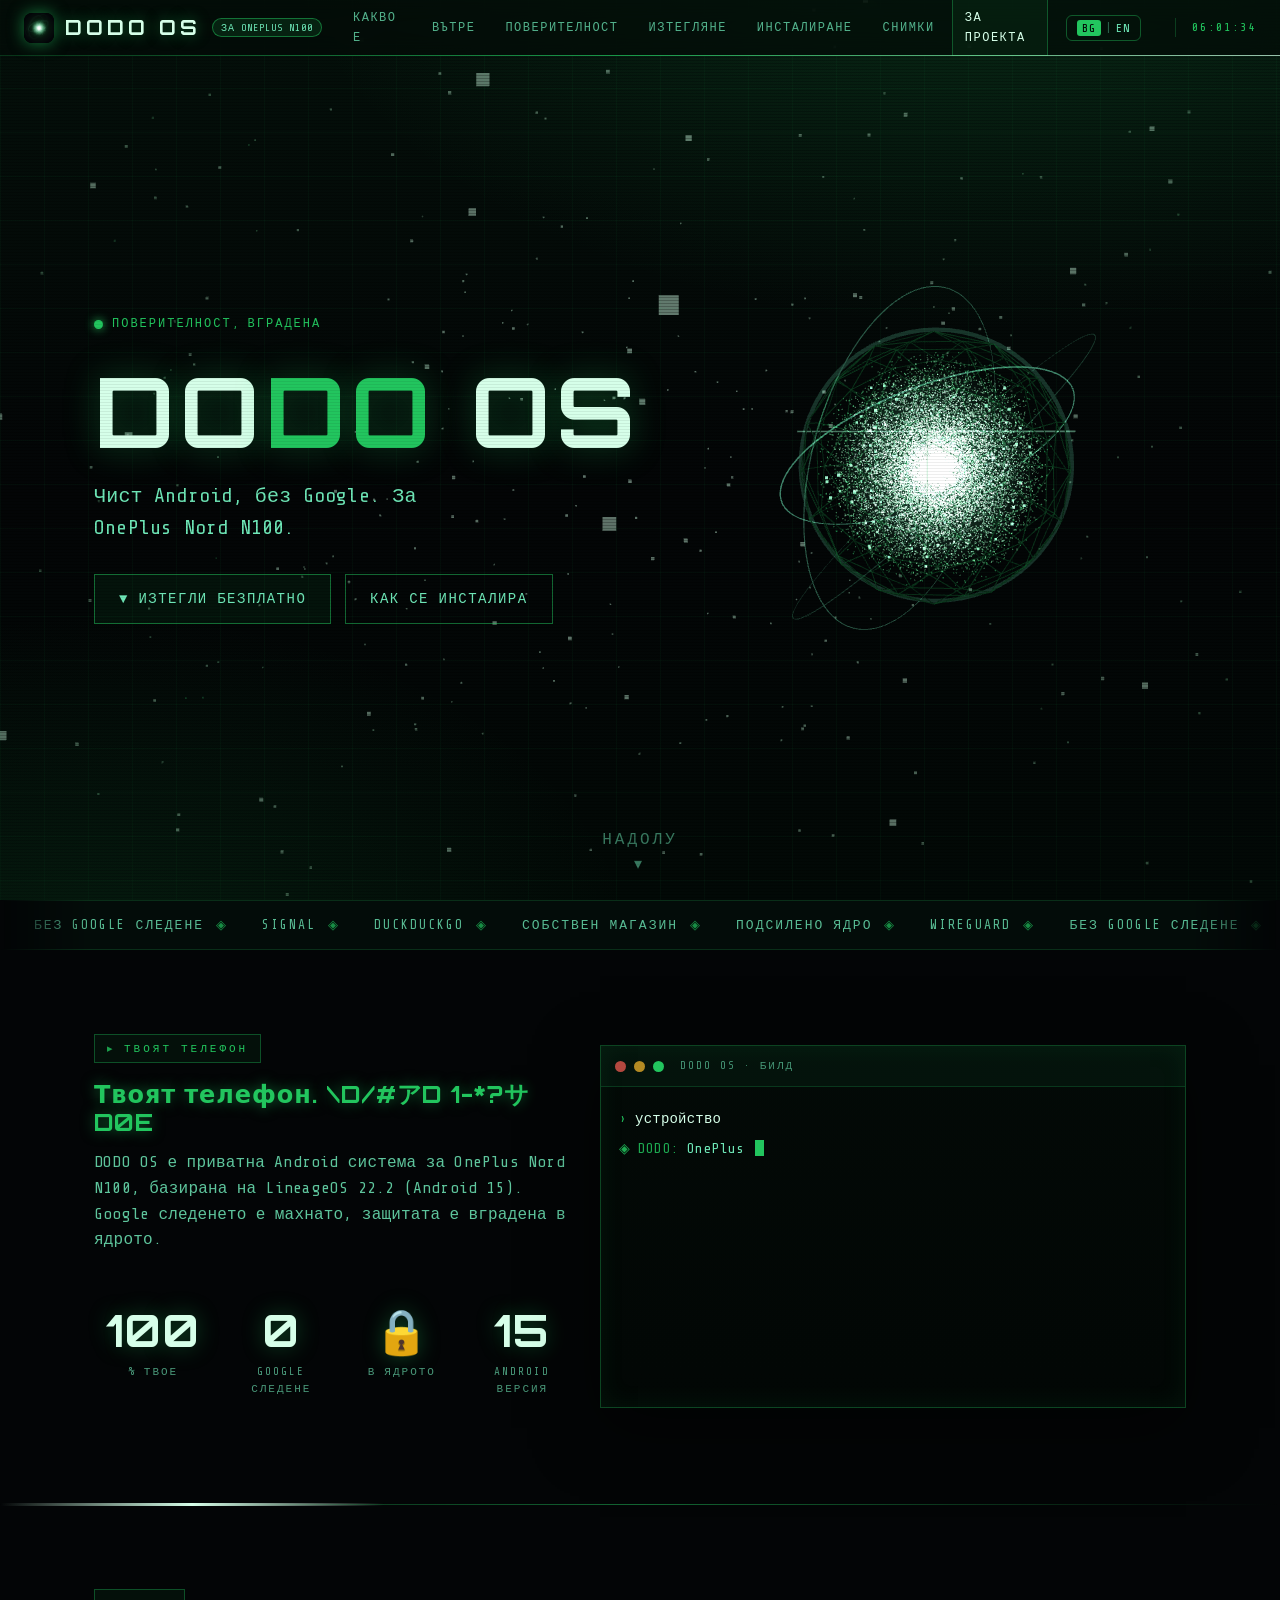
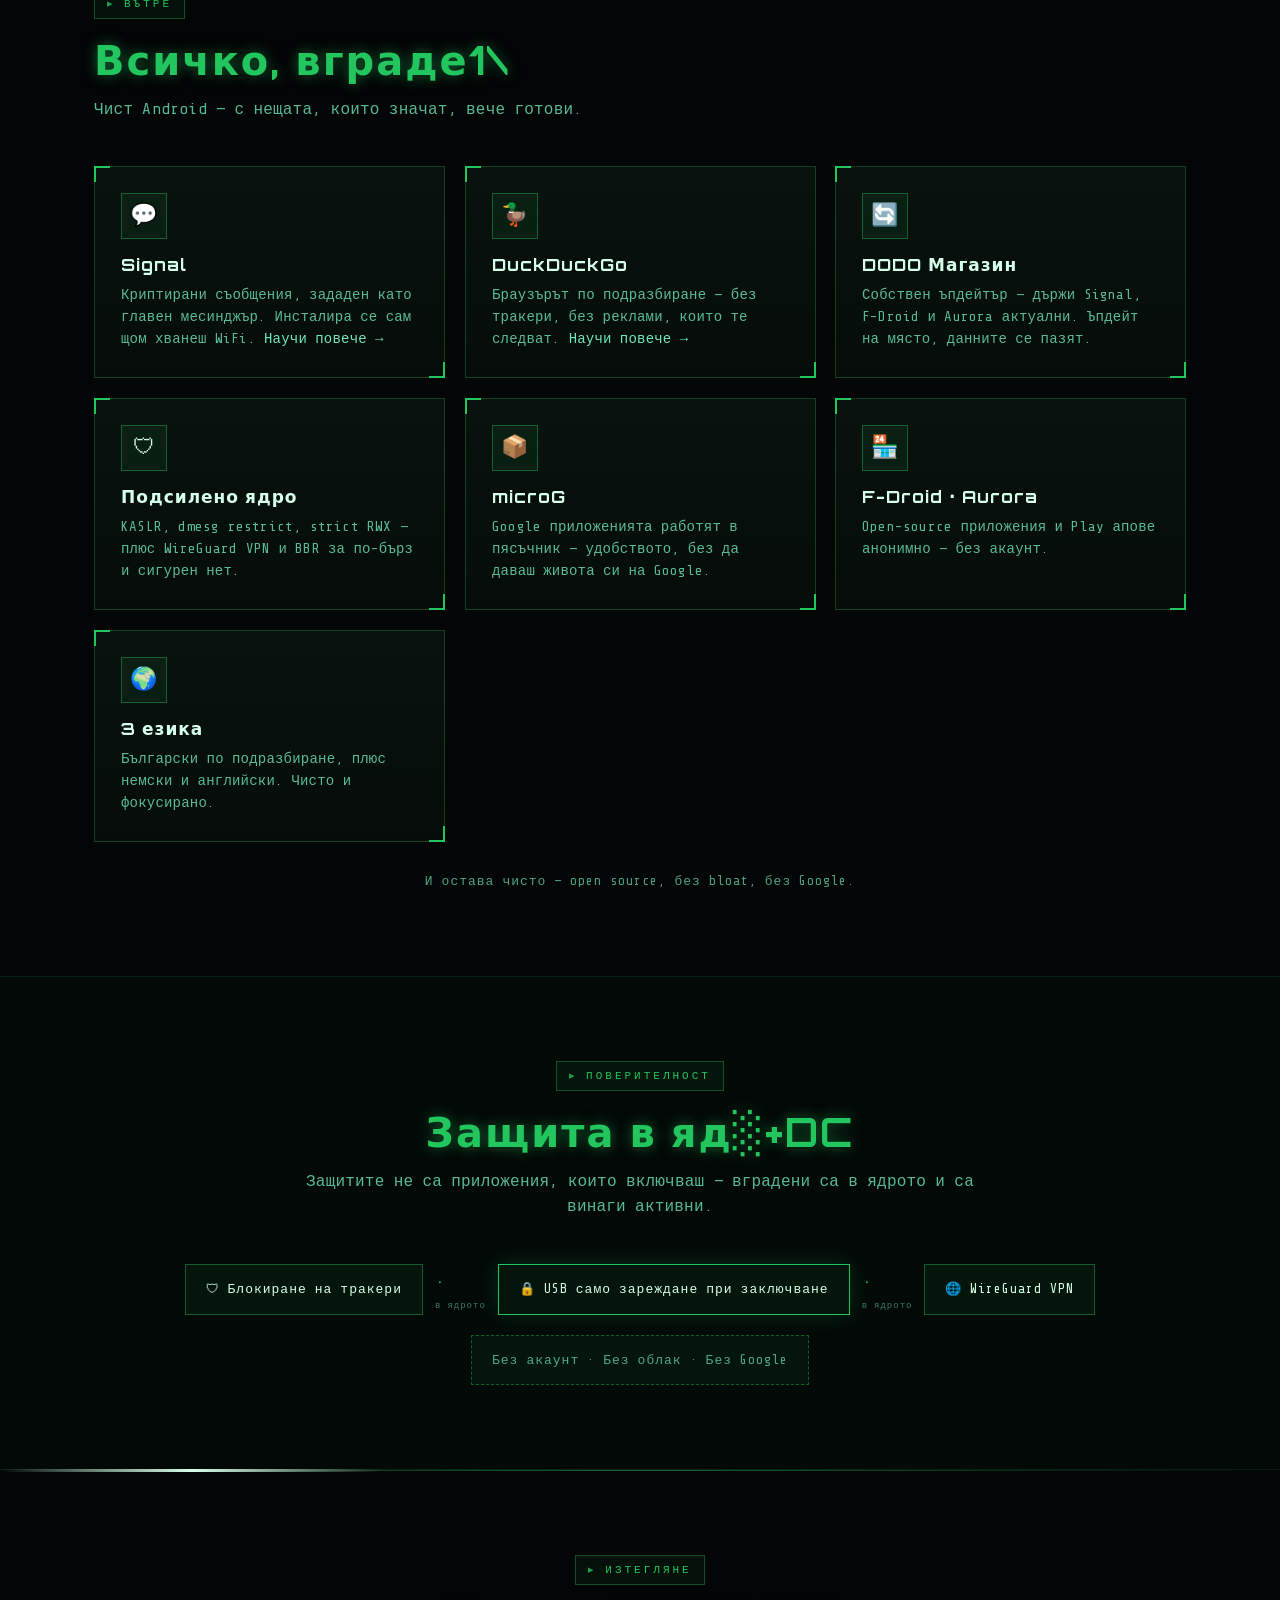
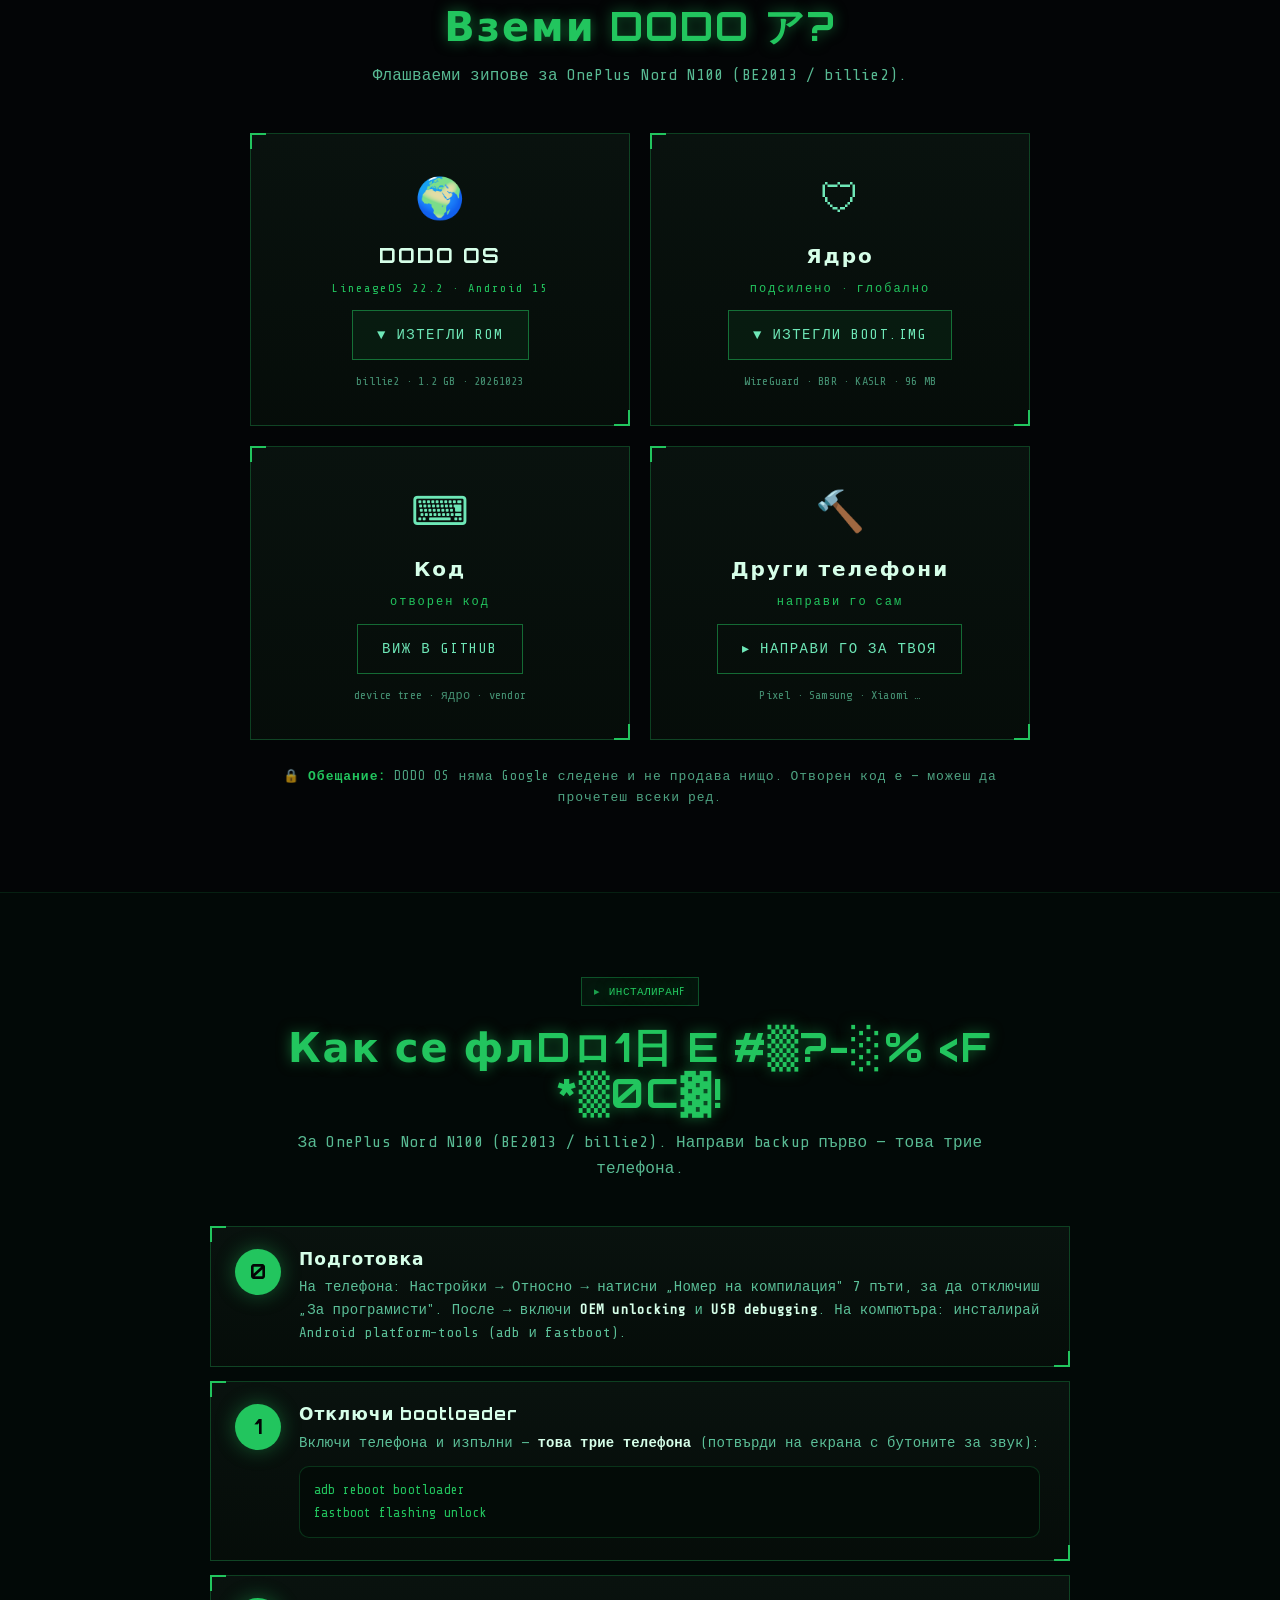
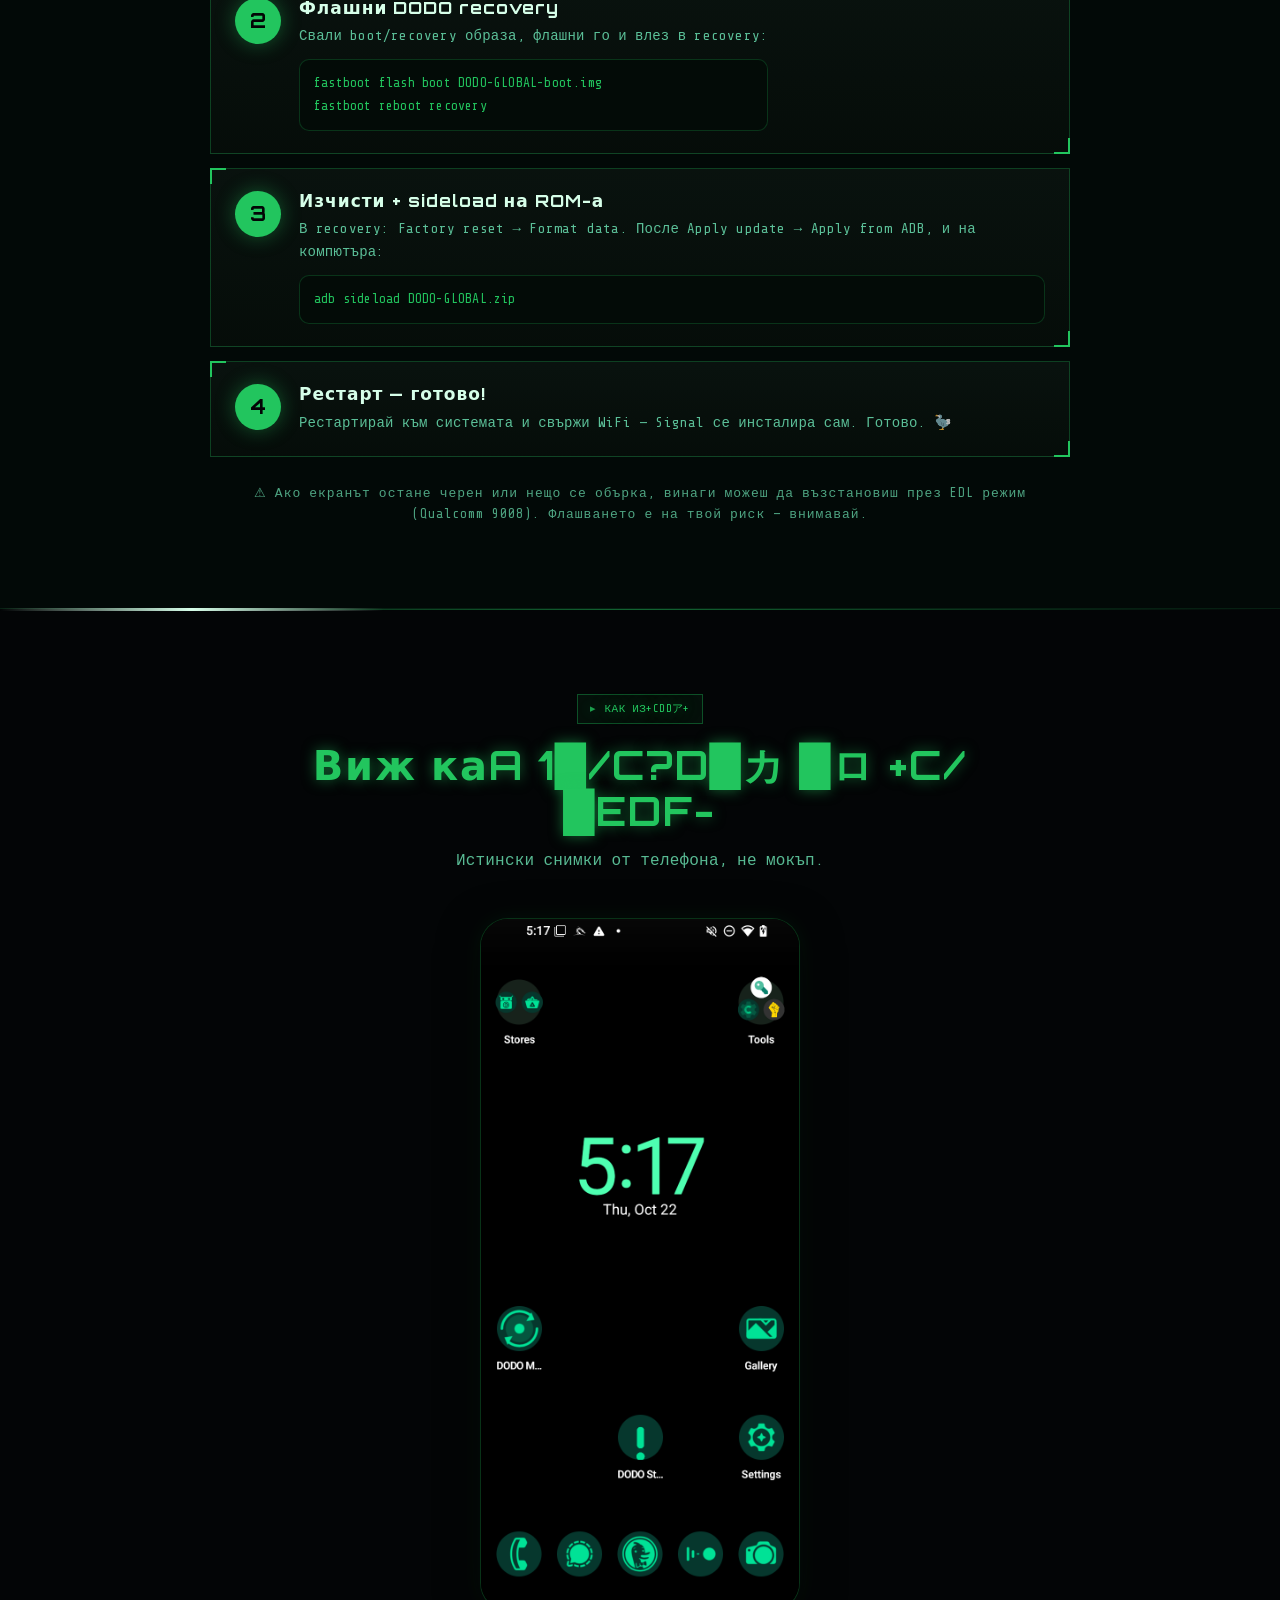
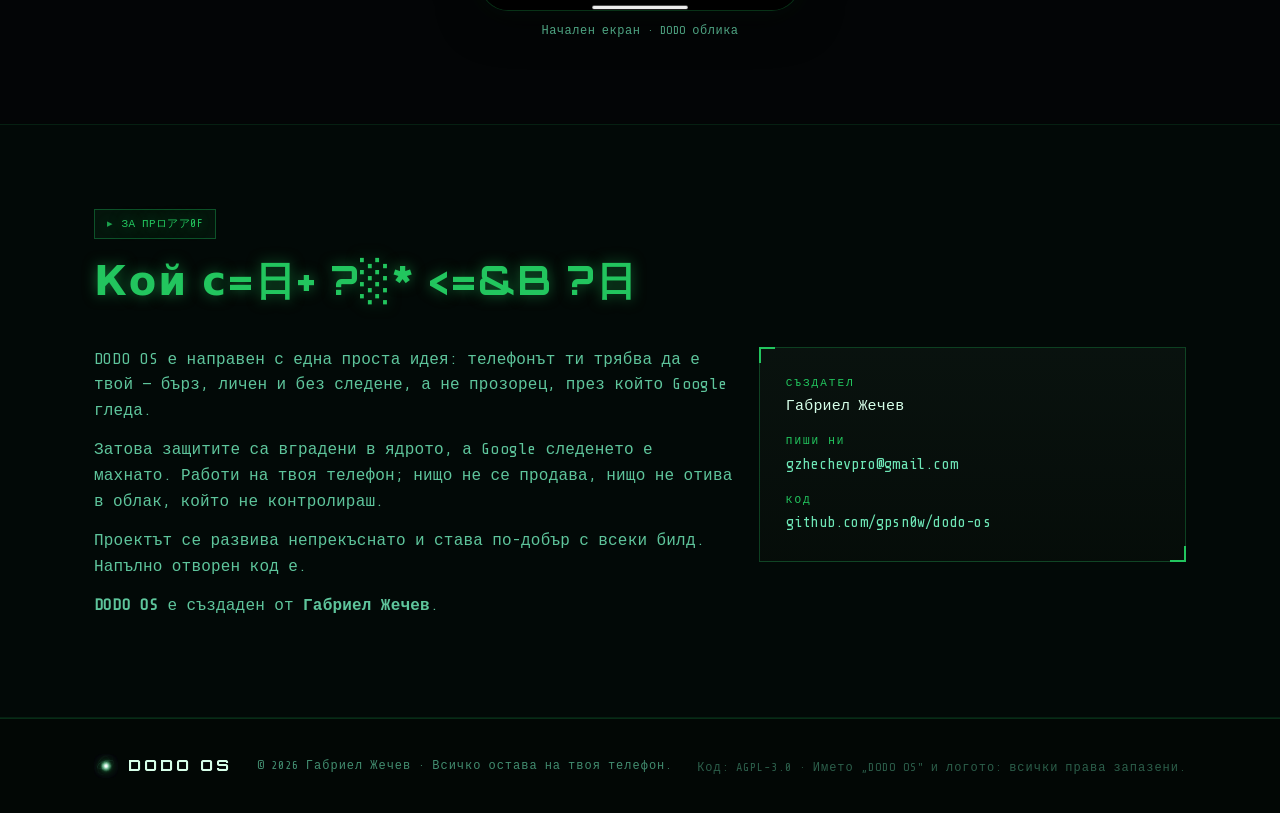
==== commit 820d74ed: "responsive: fix horizontal overflow on build guide (mobile/tablet) The guide-step flex/grid items ha" ====
--- a/index.html
+++ b/index.html
@@ -25,7 +25,7 @@
 <meta name="twitter:image" content="https://gpsn0w.github.io/dodo-os/logo-dodo-os.png">
 
 <link rel="icon" href="logo-dodo-os.png" type="image/png">
-<link rel="stylesheet" href="style.css?v=16">
+<link rel="stylesheet" href="style.css?v=17">
 
 <script type="application/ld+json">
 {
--- a/style.css
+++ b/style.css
@@ -675,7 +675,7 @@
 
 /* ============================== УРОК / SETUP ============================== */
 .guide { display: grid; gap: 14px; max-width: 860px; margin: 0 auto; }
-.guide-step { display: flex; gap: 18px; align-items: flex-start; padding: 22px 24px; }
+.guide-step { display: flex; gap: 18px; align-items: flex-start; padding: 22px 24px; min-width: 0; }
 .guide-step .gn {
     flex: none; width: 46px; height: 46px; display: grid; place-items: center;
     font-family: var(--font-head); font-weight: 900; font-size: 20px;
@@ -685,6 +685,12 @@
 .guide-step .gt h3 { font-size: 17px; letter-spacing: 1px; margin-bottom: 7px; }
 .guide-step .gt p { font-size: 14px; color: rgba(var(--rgb-mint), 0.82); line-height: 1.65; }
 .guide-step .gt b { color: var(--bright); }
+/* mobile fix: текстовата колона да се свива под min-content, за да скролва
+   командният блок вътрешно вместо да разширява цялата страница */
+.guide-step .gt { min-width: 0; }
+.guide-step .gt .cmd { max-width: 100%; }
+/* дългите inline код-пътища да се пренасят, не да разширяват страницата */
+.guide-step .gt code, .guide-step .gt a { overflow-wrap: anywhere; word-break: break-word; }
 
 .setup-box { max-width: 860px; margin: 26px auto 0; }
 .setup-box h3 { font-size: 20px; letter-spacing: 1px; margin: 8px 0 10px; }
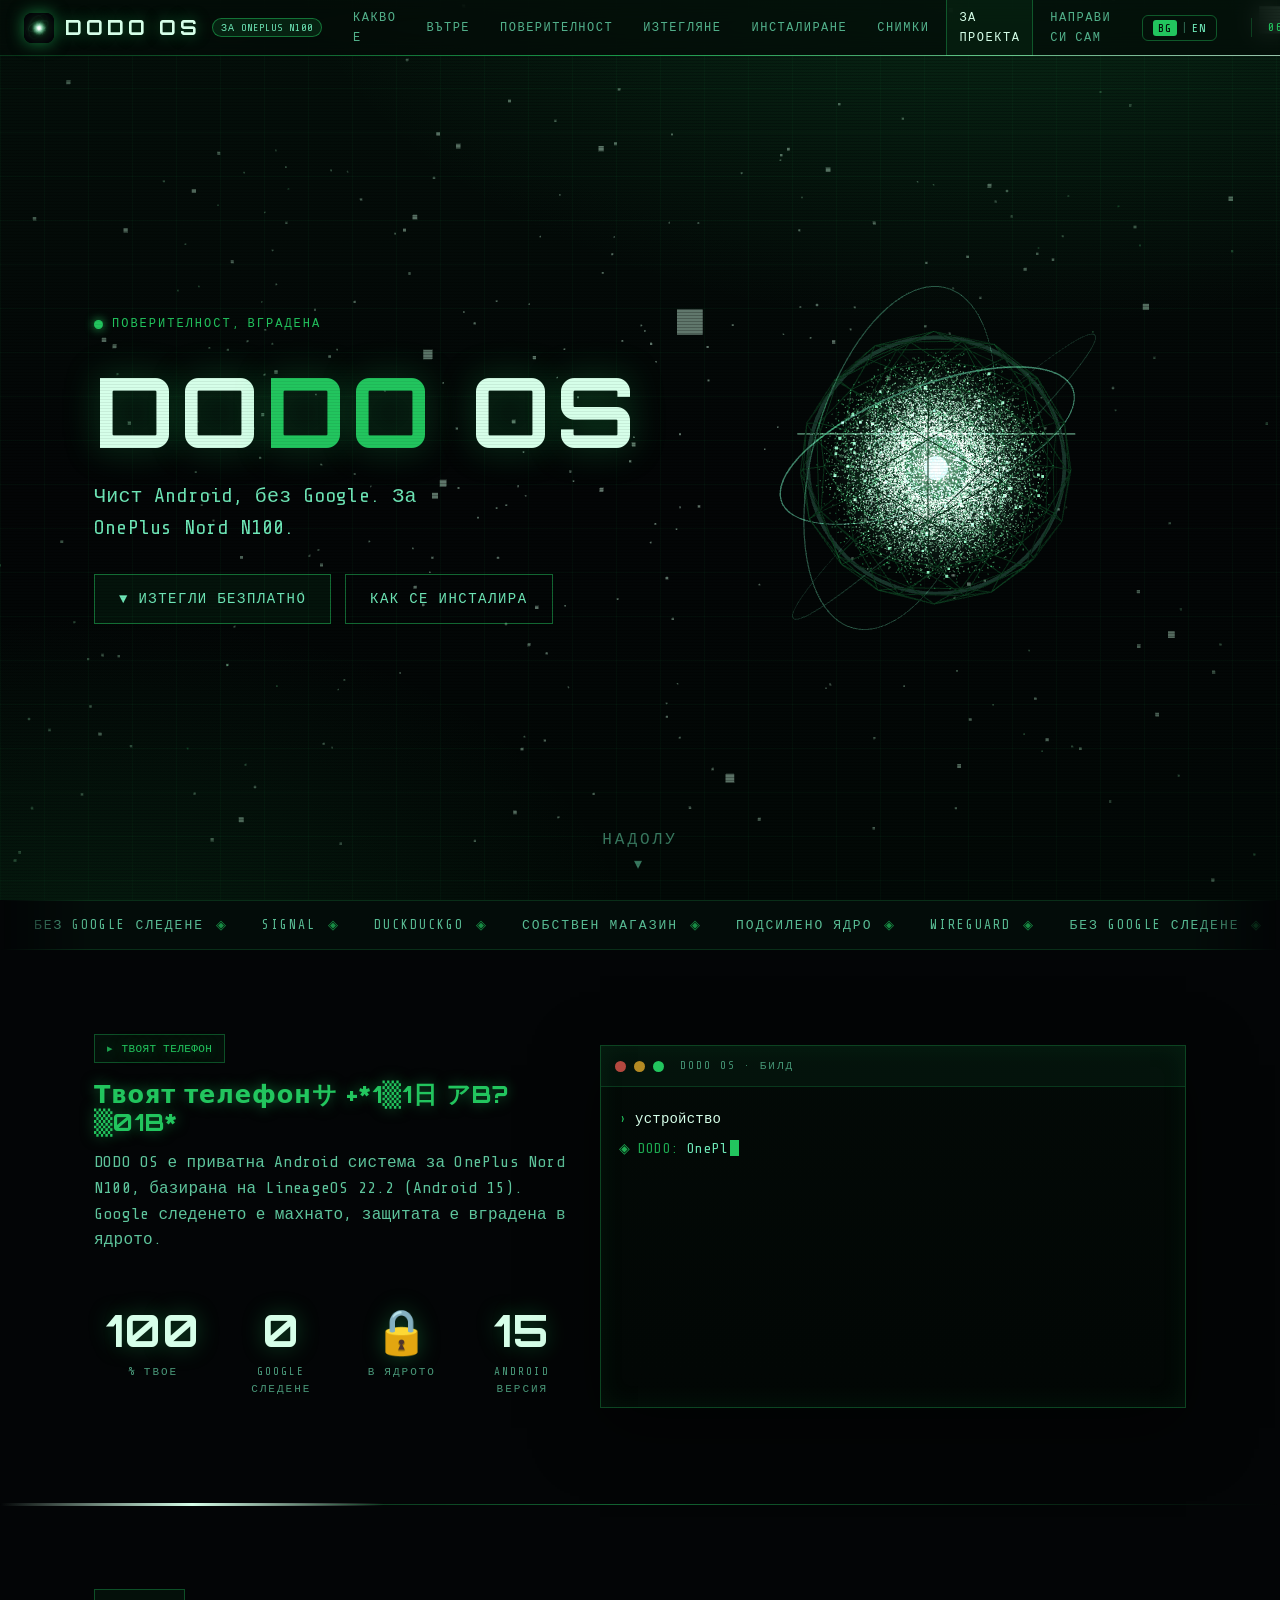
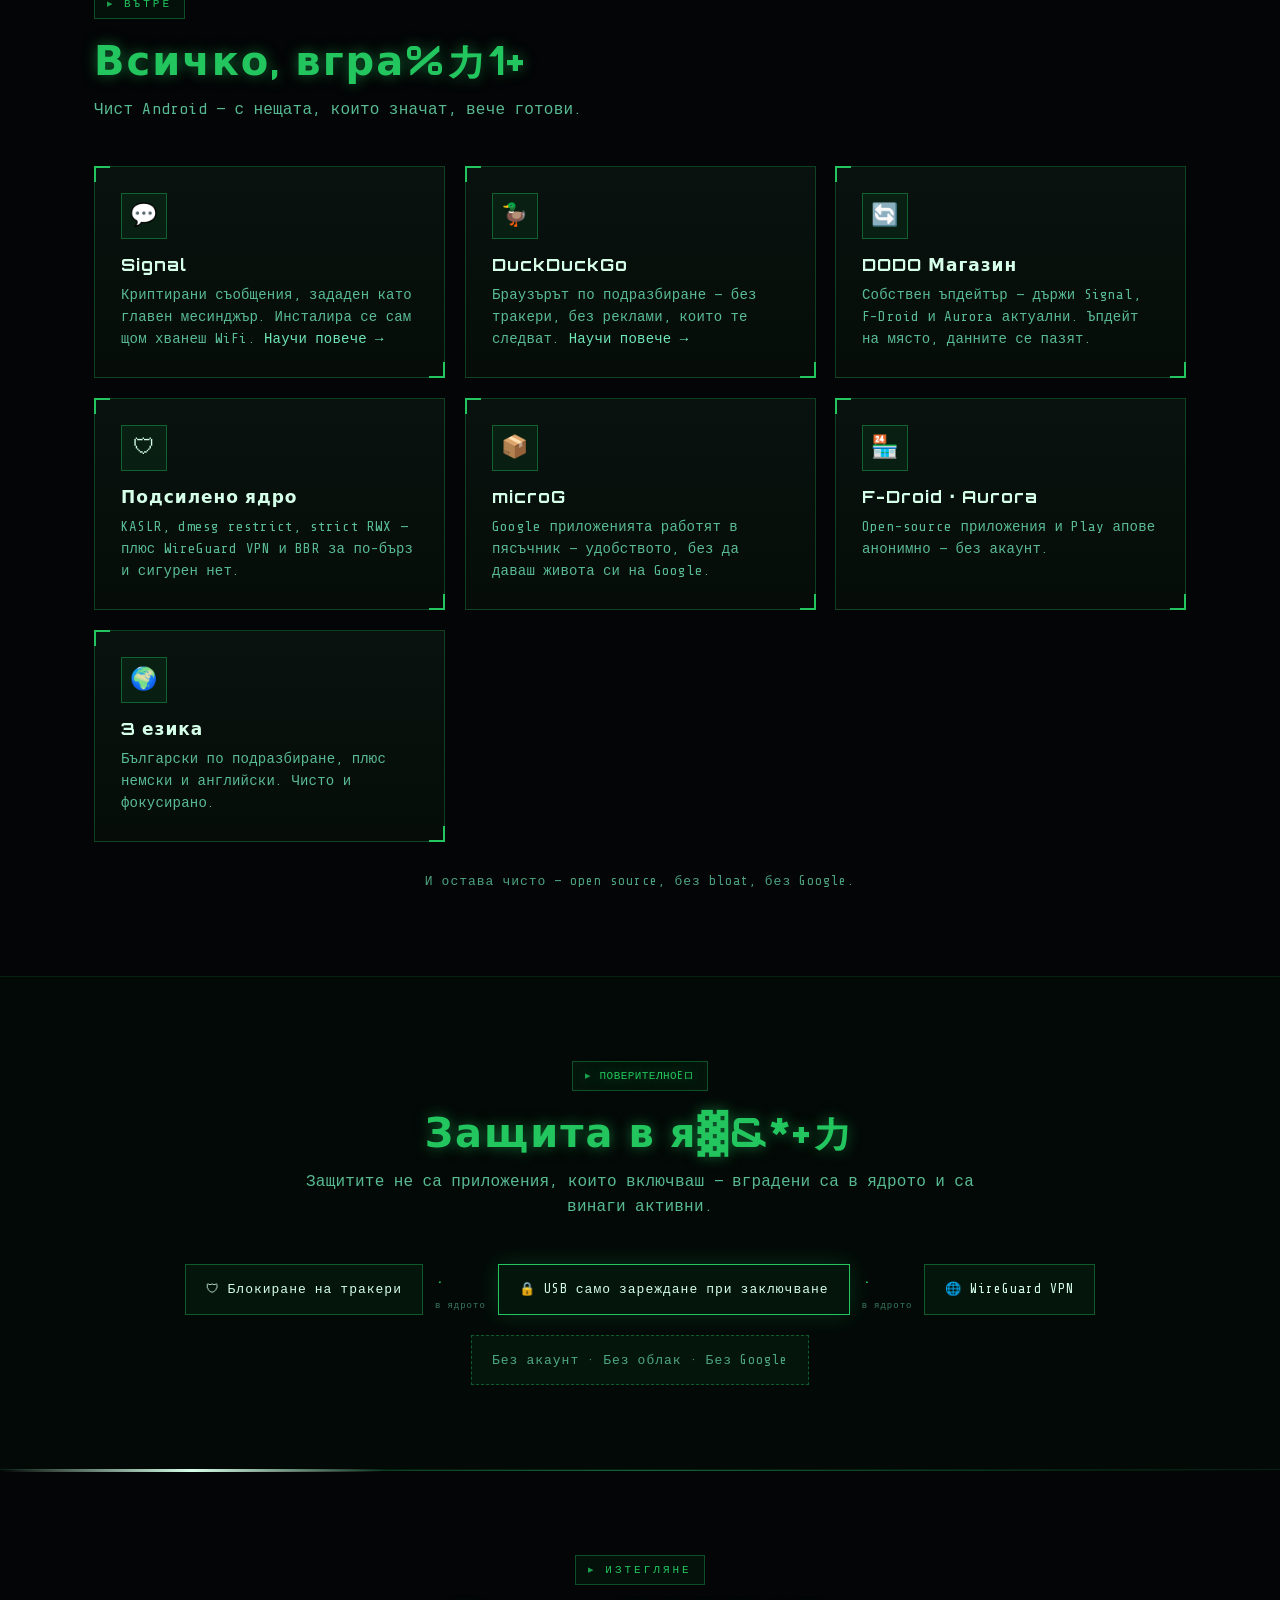
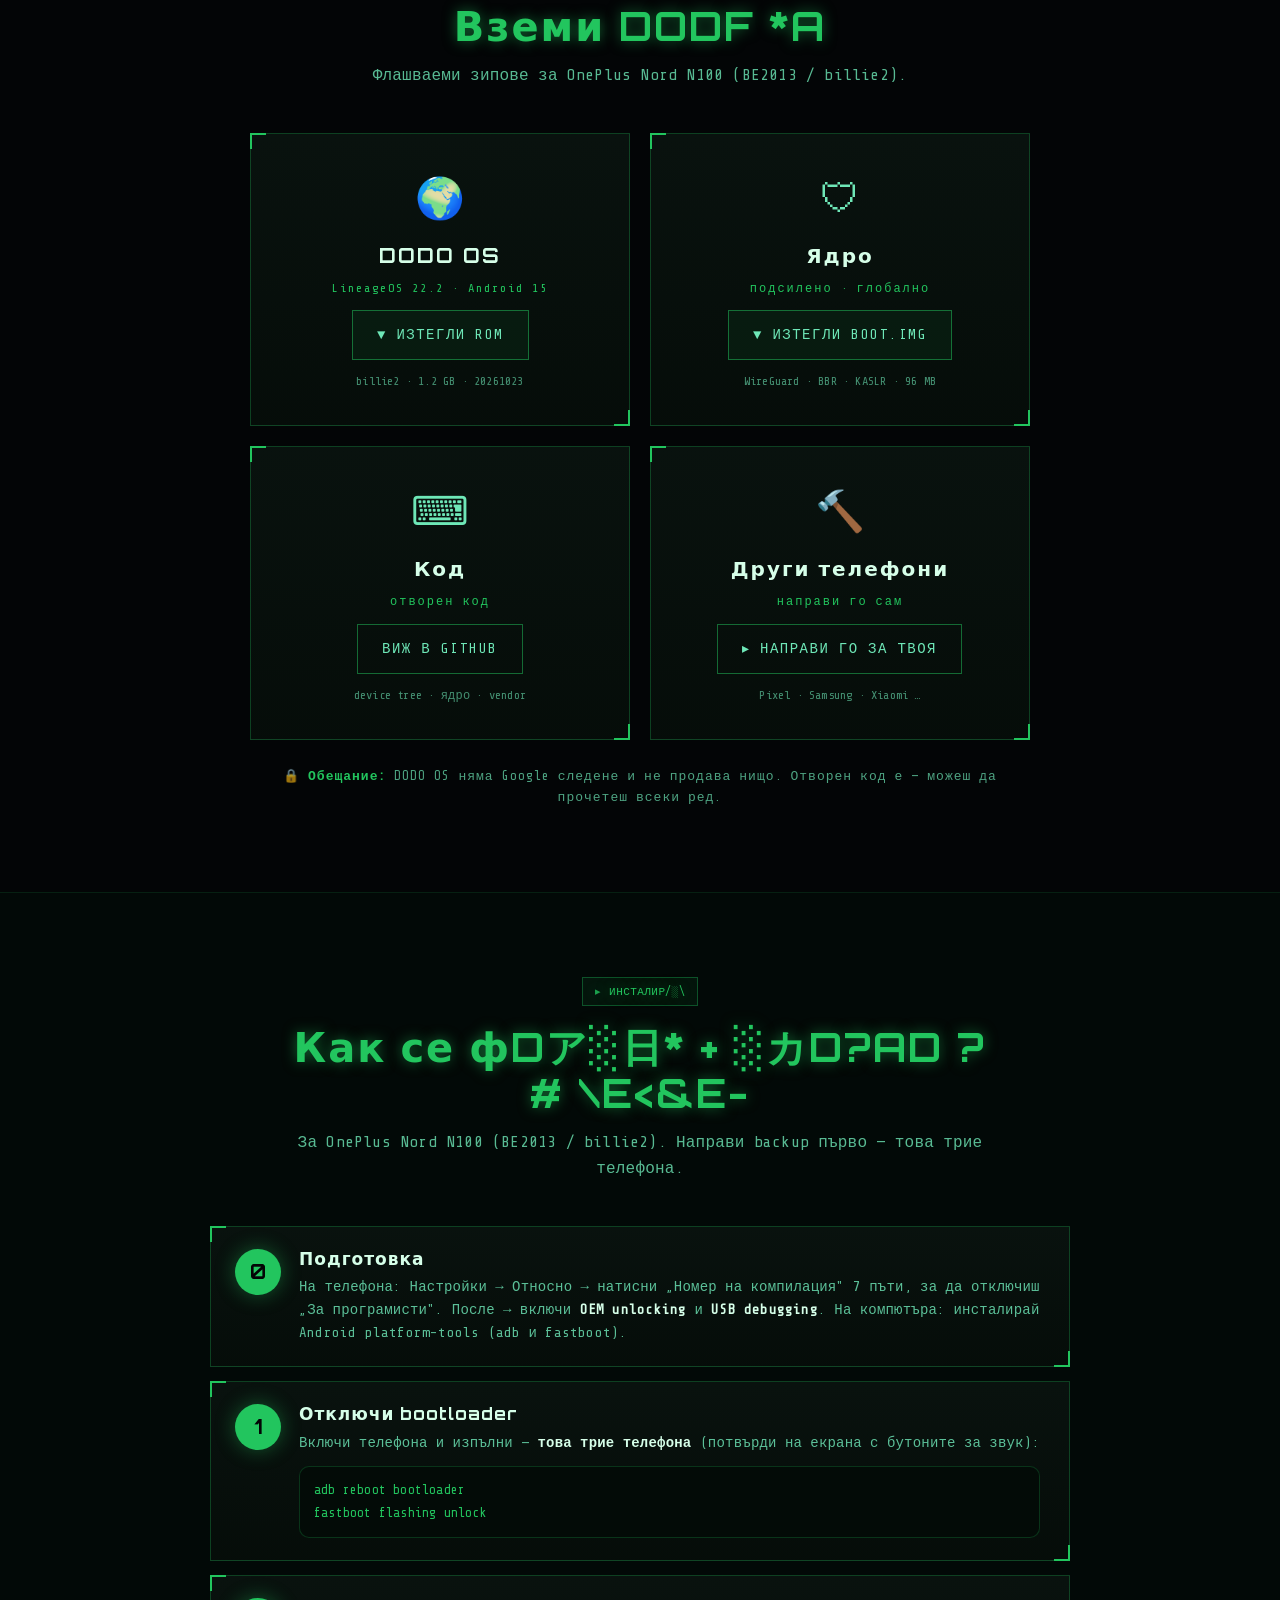
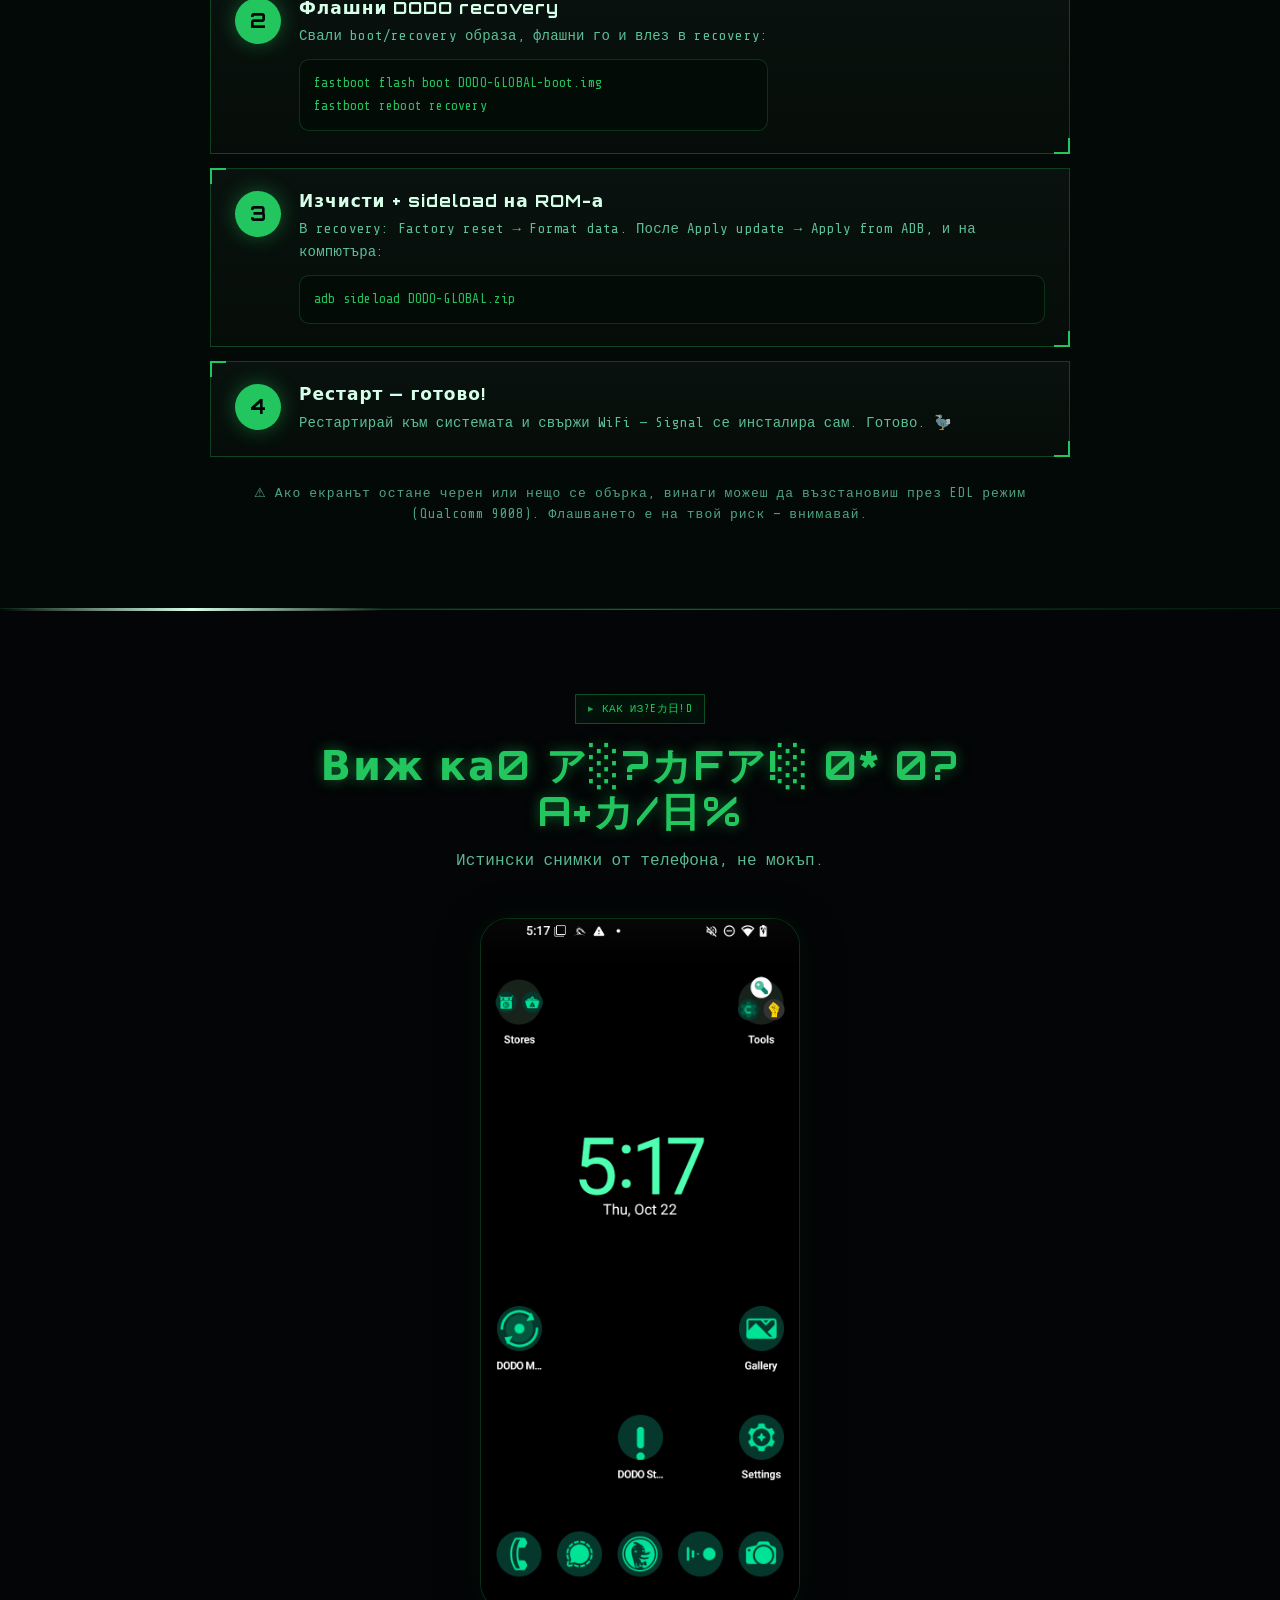
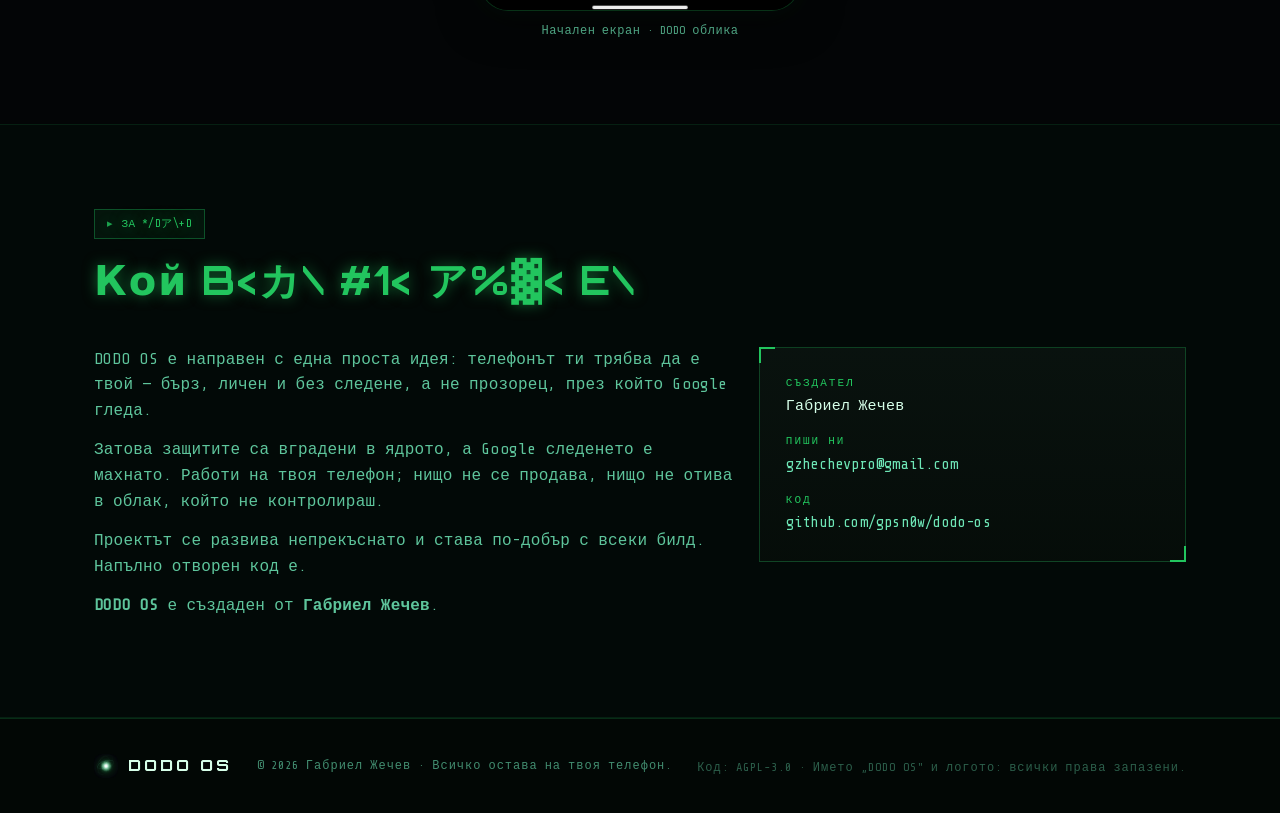
==== commit 289e7c0e: "make build-your-own guide official - Remove noindex -> index,follow on the guide page - Unblock it i" ====
--- a/index.html
+++ b/index.html
@@ -72,6 +72,7 @@
 		<a href="#install" data-en="Install">Инсталиране</a>
 		<a href="#screens" data-en="Screens">Снимки</a>
 		<a href="#about" data-en="About">За проекта</a>
+		<a href="build-your-own.html" data-en="Build it yourself">Направи си сам</a>
 	</nav>
 	<button class="lang-toggle" id="langToggle" aria-label="Език / Language">
 		<span class="lang-bg on">BG</span><span class="lang-sep">|</span><span class="lang-en">EN</span>
--- a/style.css
+++ b/style.css
@@ -691,6 +691,10 @@
 .guide-step .gt .cmd { max-width: 100%; }
 /* дългите inline код-пътища да се пренасят, не да разширяват страницата */
 .guide-step .gt code, .guide-step .gt a { overflow-wrap: anywhere; word-break: break-word; }
+/* guide страницата: навигацията е проста inline препратка (без hamburger меню) */
+.guide-page .nav { position: static; transform: none; flex-direction: row; align-items: center; background: none; border: 0; padding: 0; margin-left: auto; }
+.guide-page .nav a { padding: 6px 10px; border: 0; white-space: nowrap; }
+.guide-page .nav-toggle { display: none; }
 
 .setup-box { max-width: 860px; margin: 26px auto 0; }
 .setup-box h3 { font-size: 20px; letter-spacing: 1px; margin: 8px 0 10px; }
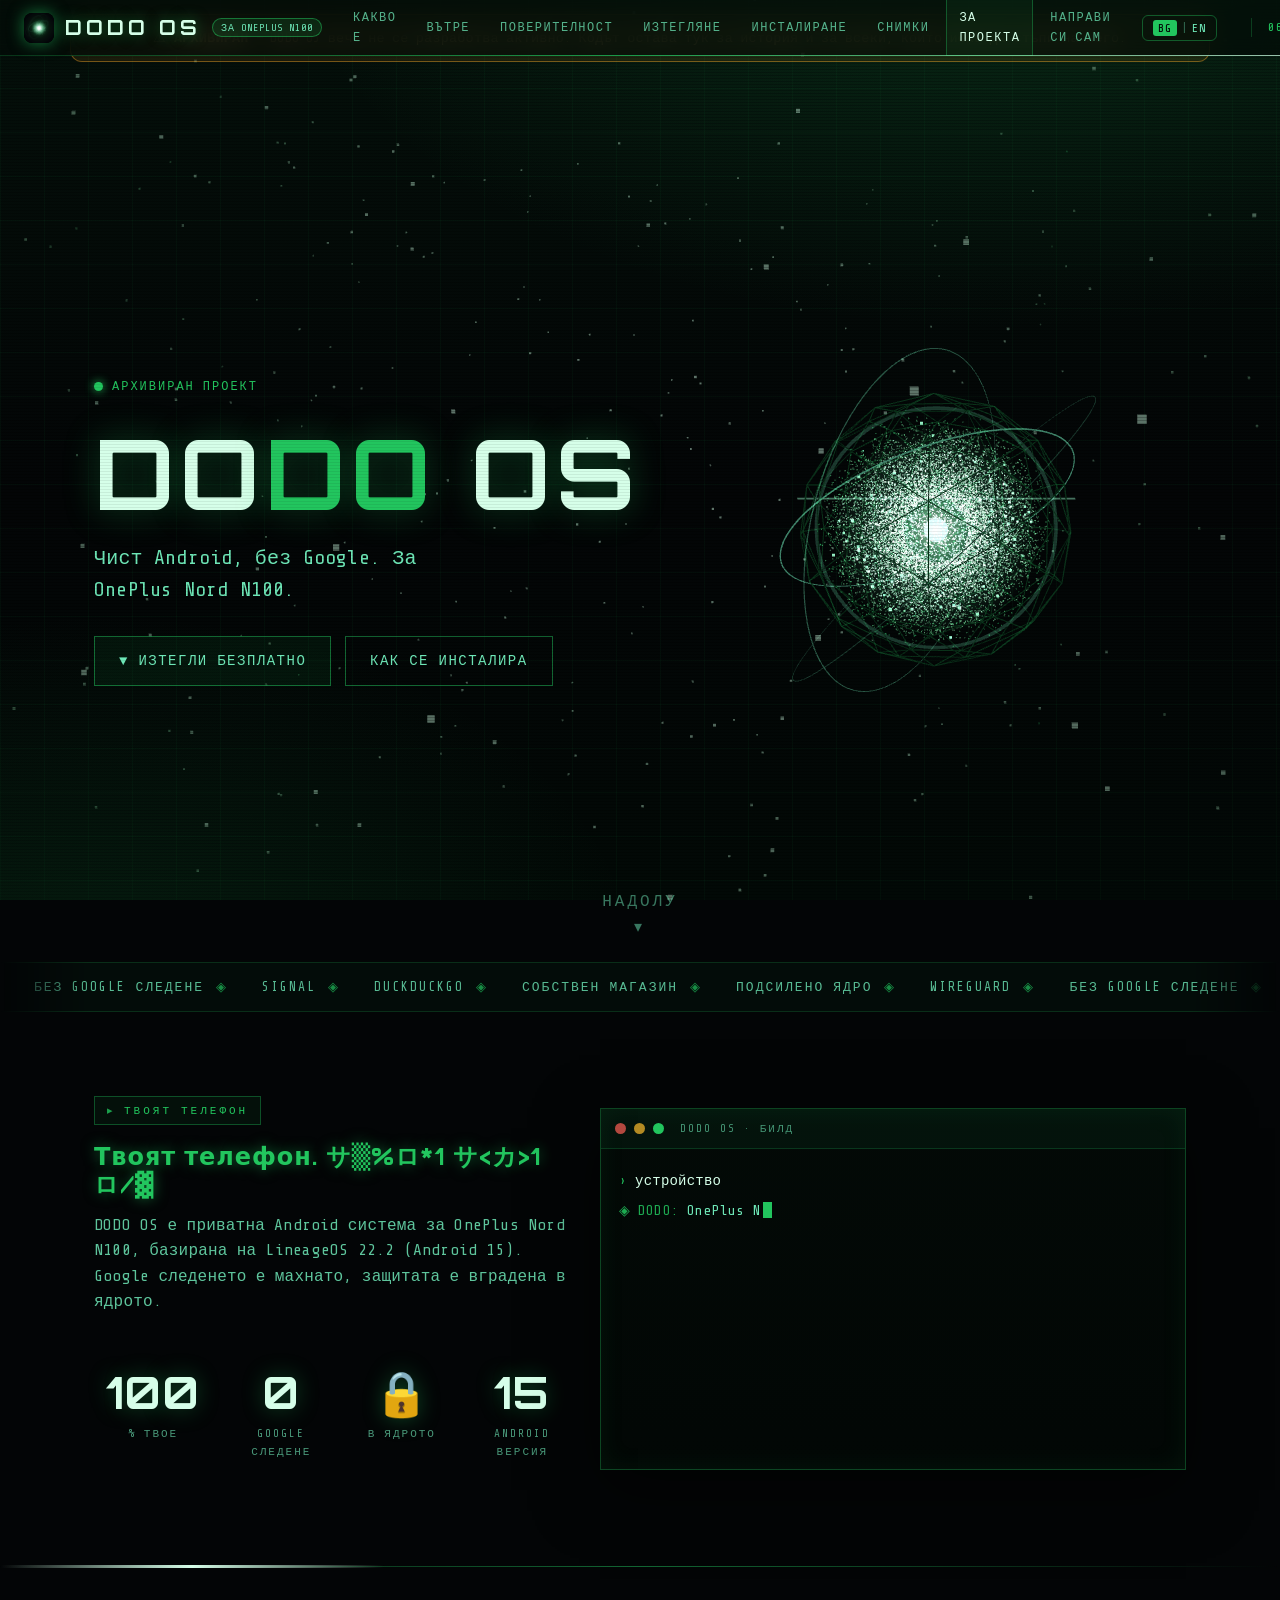
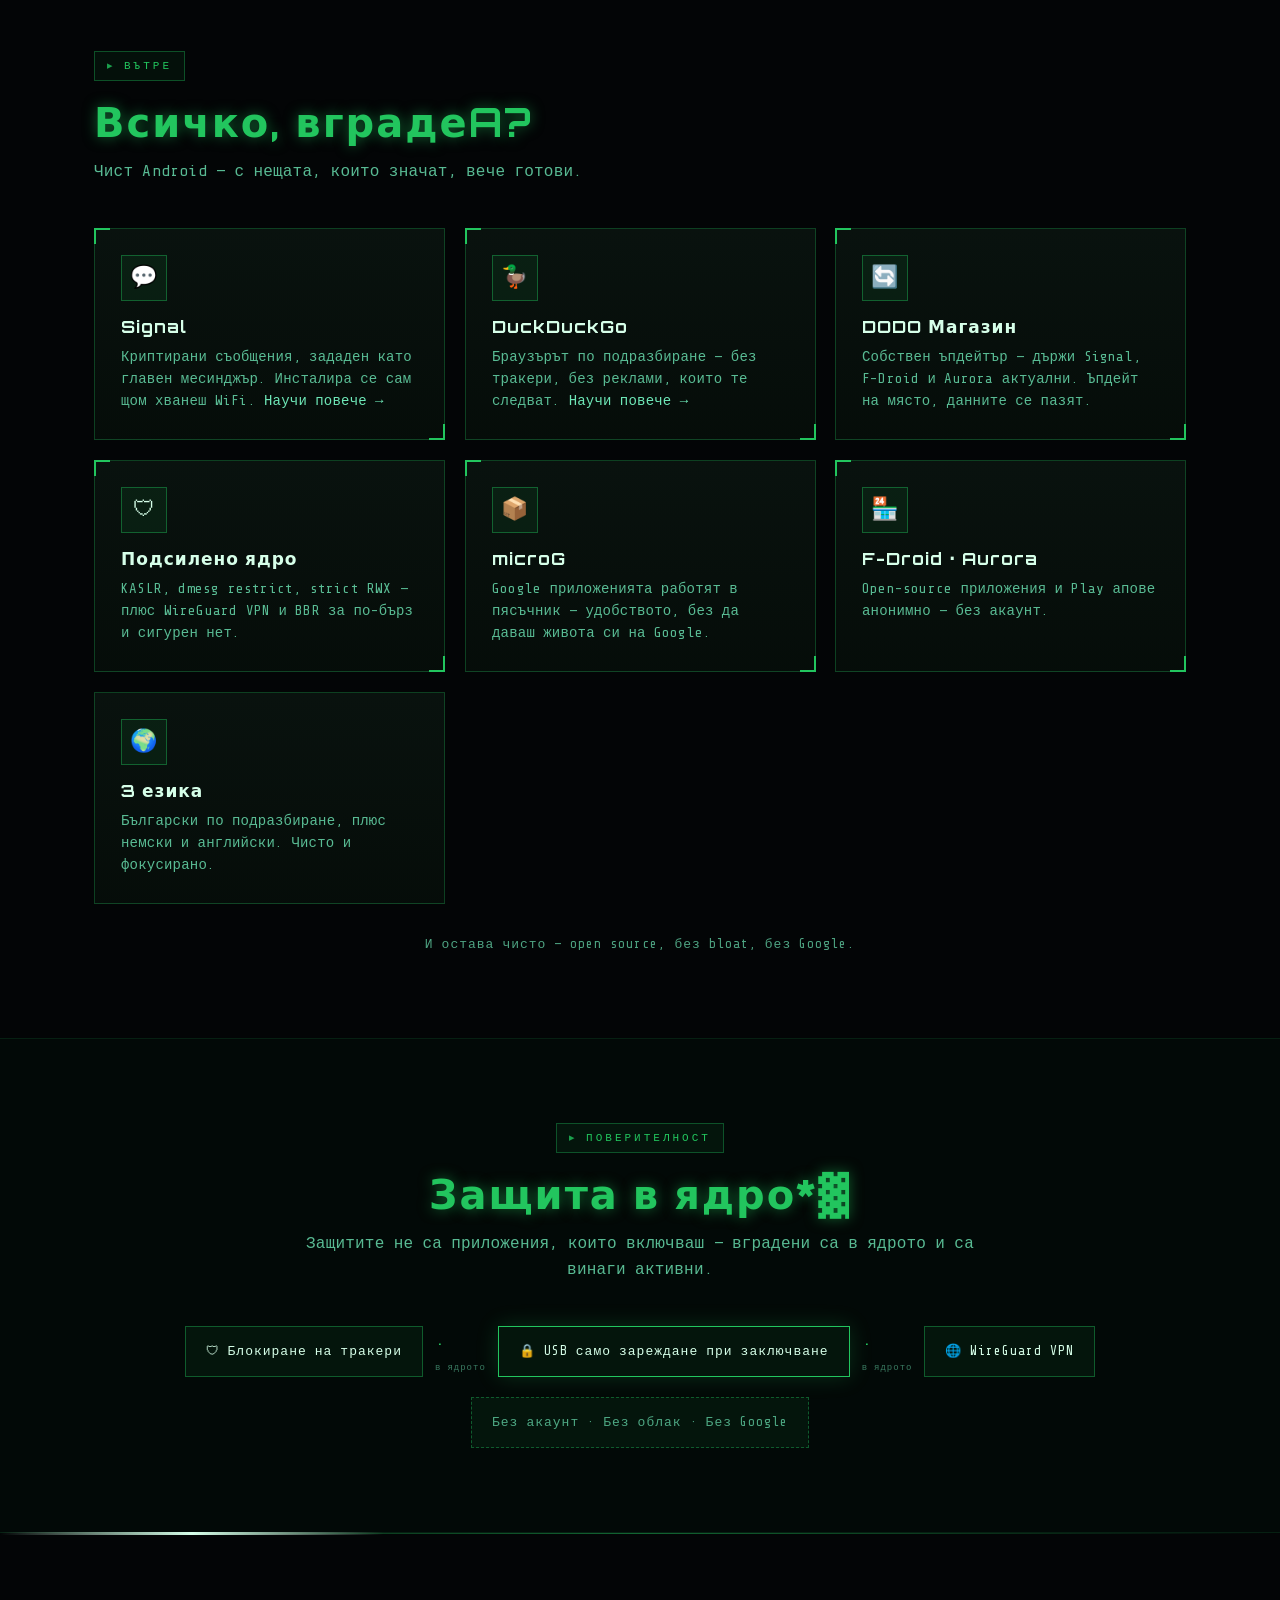
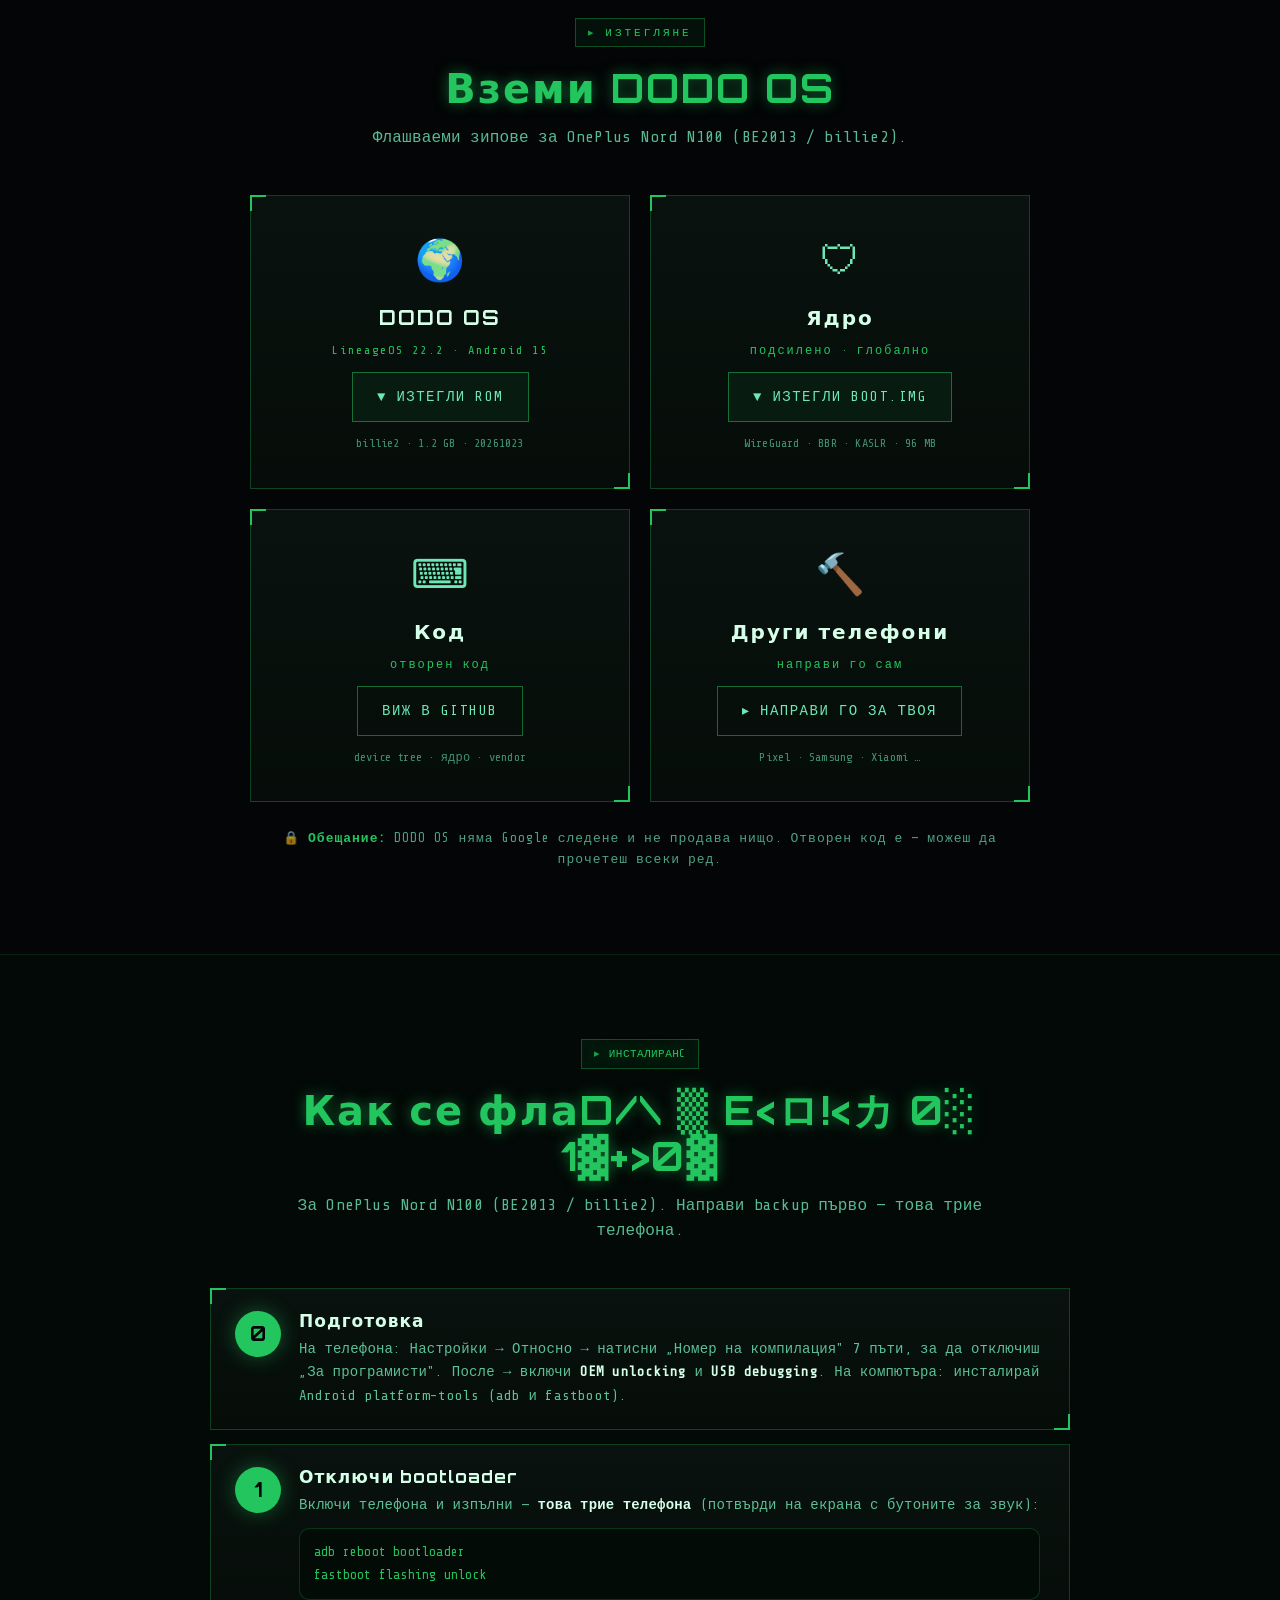
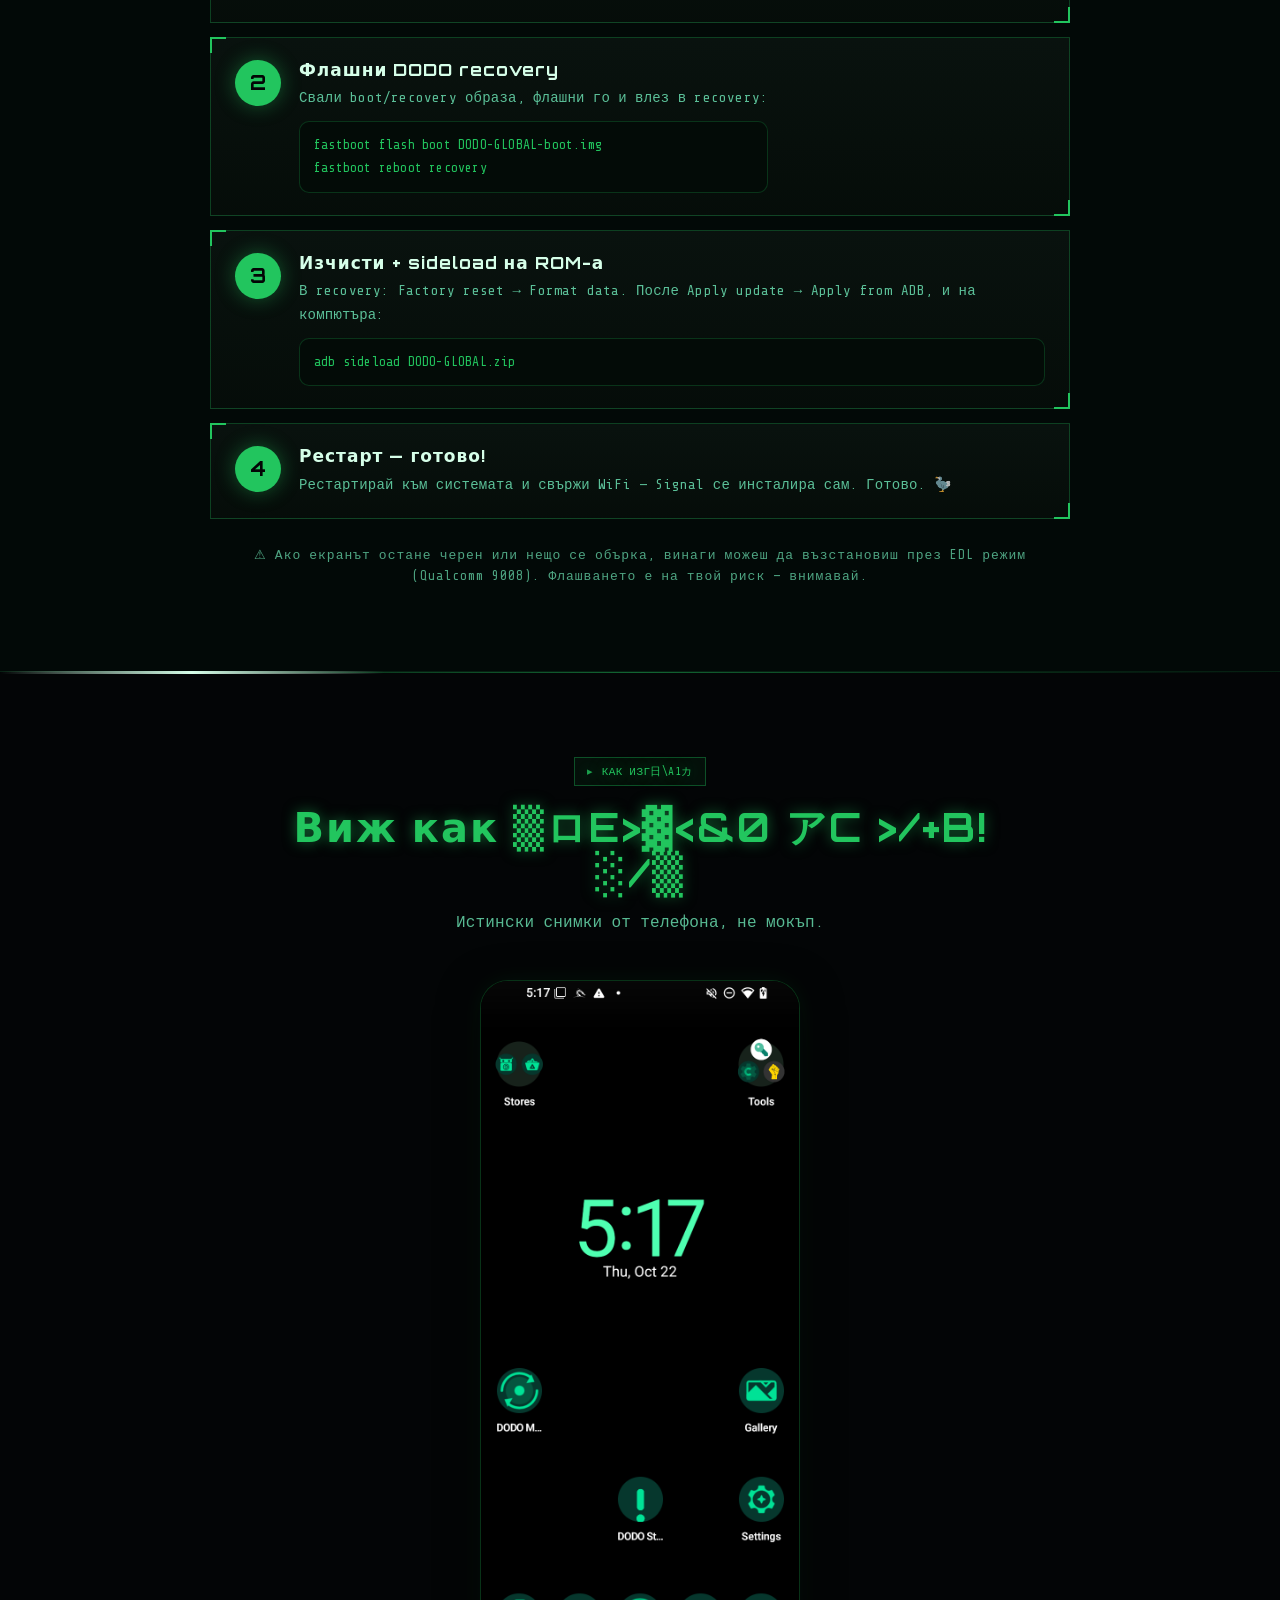
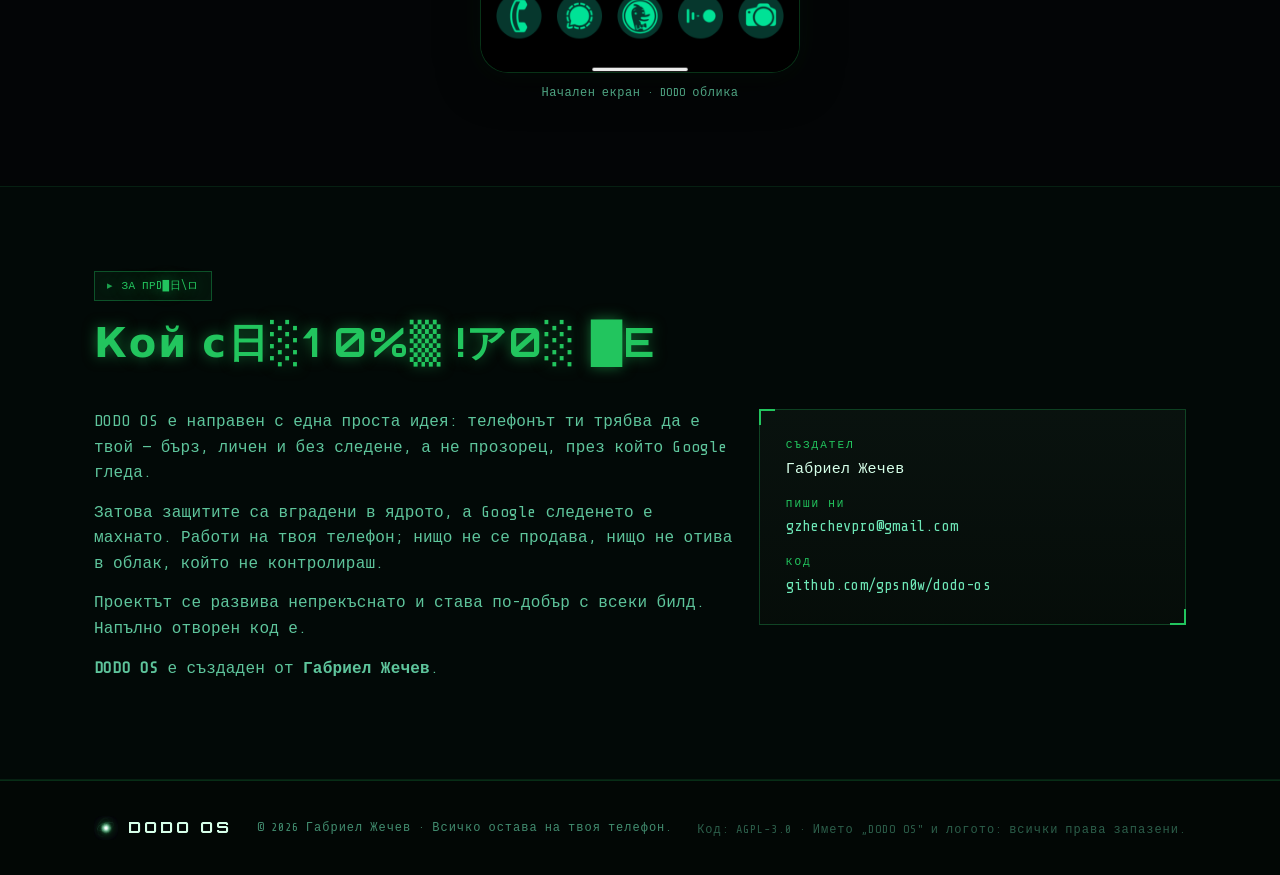
==== commit 94eadbd3: "mark DODO OS as archived Co-Authored-By: Claude Opus 4.8 <noreply@anthropic.com>" ====
--- a/index.html
+++ b/index.html
@@ -82,10 +82,14 @@
 
 <main id="main">
 
+<div style="max-width:var(--maxw);margin:14px auto 0;padding:13px 22px;background:rgba(255,170,40,0.09);border:1px solid rgba(255,170,40,0.4);border-radius:12px;color:#ffcf7a;font-family:var(--font-mono);font-size:13.5px;line-height:1.5;text-align:center">
+	⚠ <strong data-en="ARCHIVED">АРХИВИРАН</strong> — <span data-en="DODO OS is no longer actively developed. The code stays here for history and anyone who wants to build on it.">DODO OS вече не се разработва активно. Кодът остава тук за история и за всеки, който иска да стъпи на него.</span>
+</div>
+
 <section class="hero" id="top">
 	<div class="wrap">
 		<div class="hero-copy">
-			<div class="status load-1"><span class="dot"></span> <span data-en="PRIVACY, BUILT IN">ПОВЕРИТЕЛНОСТ, ВГРАДЕНА</span></div>
+			<div class="status load-1"><span class="dot"></span> <span data-en="ARCHIVED PROJECT">АРХИВИРАН ПРОЕКТ</span></div>
 			<h1 class="load-2">DO<b>DO</b> OS</h1>
 			<p class="tagline load-3" data-en="A clean Android, without Google. For the OnePlus Nord N100.">Чист Android, без Google. За OnePlus Nord N100.</p>
 			<div class="cta load-4">
--- a/style.css
+++ b/style.css
@@ -696,6 +696,34 @@
 .guide-page .nav a { padding: 6px 10px; border: 0; white-space: nowrap; }
 .guide-page .nav-toggle { display: none; }
 
+/* ===== Препоръчани устройства ===== */
+.rec-devices { max-width: 860px; margin: 6px auto 30px; }
+.rec-title { font-size: 20px; letter-spacing: 1px; margin: 0 0 6px; }
+.rec-sub { color: rgba(var(--rgb-mint), 0.8); margin: 0 0 18px; line-height: 1.6; }
+.rec-grid { display: grid; grid-template-columns: repeat(auto-fit, minmax(210px, 1fr)); gap: 14px; }
+.rec-card { border: 1px solid rgba(var(--rgb-green), 0.22); background: rgba(var(--rgb-green), 0.04); border-radius: 12px; padding: 16px; min-width: 0; }
+.rec-card .rec-rank { font-size: 22px; margin-bottom: 8px; line-height: 1; }
+.rec-card .rec-name { font-family: var(--font-mono); font-weight: 700; color: var(--green); letter-spacing: 1px; margin-bottom: 7px; }
+.rec-card .rec-why { font-size: 13.5px; color: rgba(var(--rgb-mint), 0.78); line-height: 1.55; }
+.rec-gold { border-color: rgba(255, 210, 90, 0.5); background: rgba(255, 210, 90, 0.06); }
+.rec-gold .rec-name { color: #ffd25a; }
+.rec-silver { border-color: rgba(200, 220, 255, 0.4); }
+.rec-bronze { border-color: rgba(220, 150, 90, 0.45); }
+.rec-avoid { border-color: rgba(255, 90, 90, 0.4); background: rgba(255, 90, 90, 0.05); }
+.rec-avoid .rec-name { color: #ff7a7a; }
+
+/* ===== Сгъваем урок (accordion бутон) ===== */
+.guide-collapse { max-width: 860px; margin: 0 auto; }
+.guide-open-btn { cursor: pointer; list-style: none; display: flex; align-items: center; gap: 12px; padding: 16px 20px; border: 1px solid rgba(var(--rgb-green), 0.35); background: rgba(var(--rgb-green), 0.06); border-radius: 12px; font-family: var(--font-mono); letter-spacing: 1px; color: var(--green); transition: background .2s, border-color .2s; user-select: none; }
+.guide-open-btn::-webkit-details-marker { display: none; }
+.guide-open-btn::marker { content: ""; }
+.guide-open-btn:hover { background: rgba(var(--rgb-green), 0.12); border-color: var(--green); }
+.guide-open-btn .gob-ic { font-size: 18px; line-height: 1; }
+.guide-open-btn .gob-txt { flex: 1; font-weight: 700; }
+.guide-open-btn .gob-arrow { font-size: 18px; transition: transform .25s; }
+.guide-collapse[open] .guide-open-btn { margin-bottom: 20px; border-color: var(--green); }
+.guide-collapse[open] .guide-open-btn .gob-arrow { transform: rotate(90deg); }
+
 .setup-box { max-width: 860px; margin: 26px auto 0; }
 .setup-box h3 { font-size: 20px; letter-spacing: 1px; margin: 8px 0 10px; }
 .setup-box > p { color: rgba(var(--rgb-mint), 0.85); margin-bottom: 18px; }
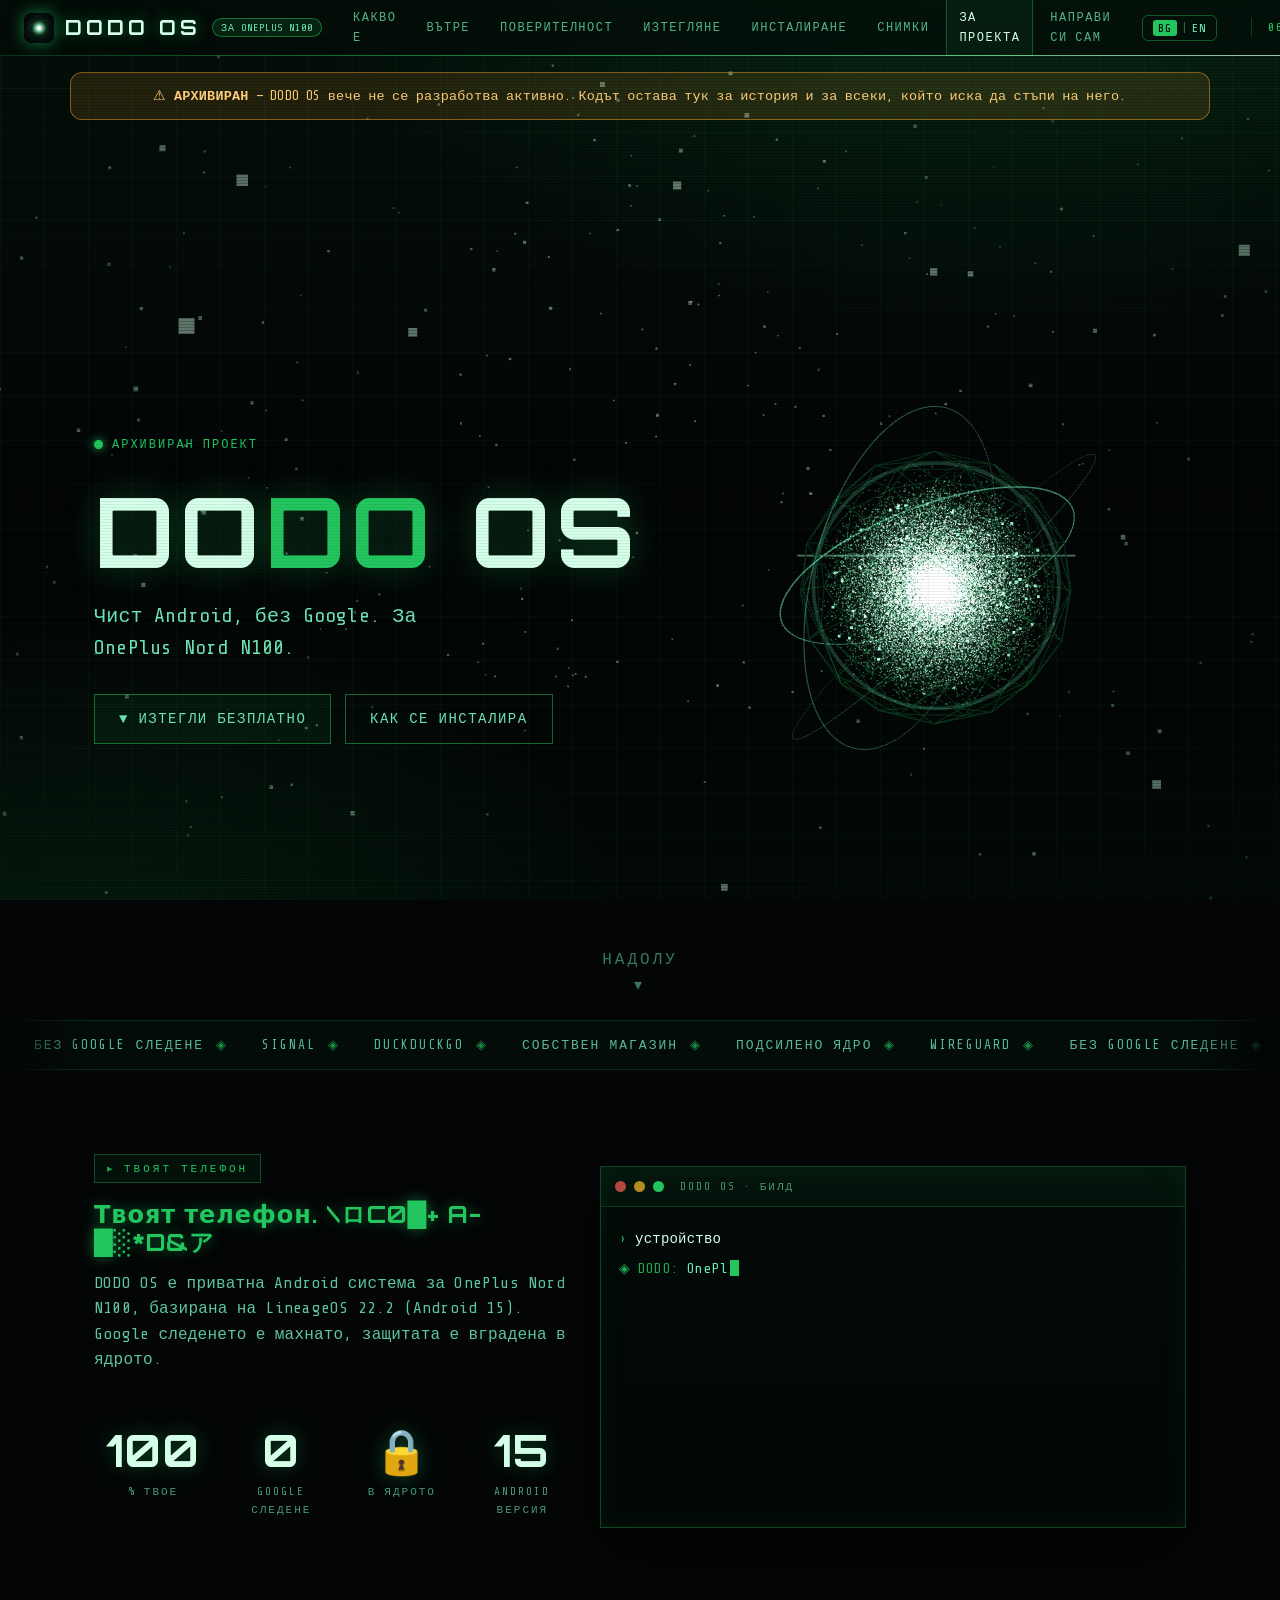
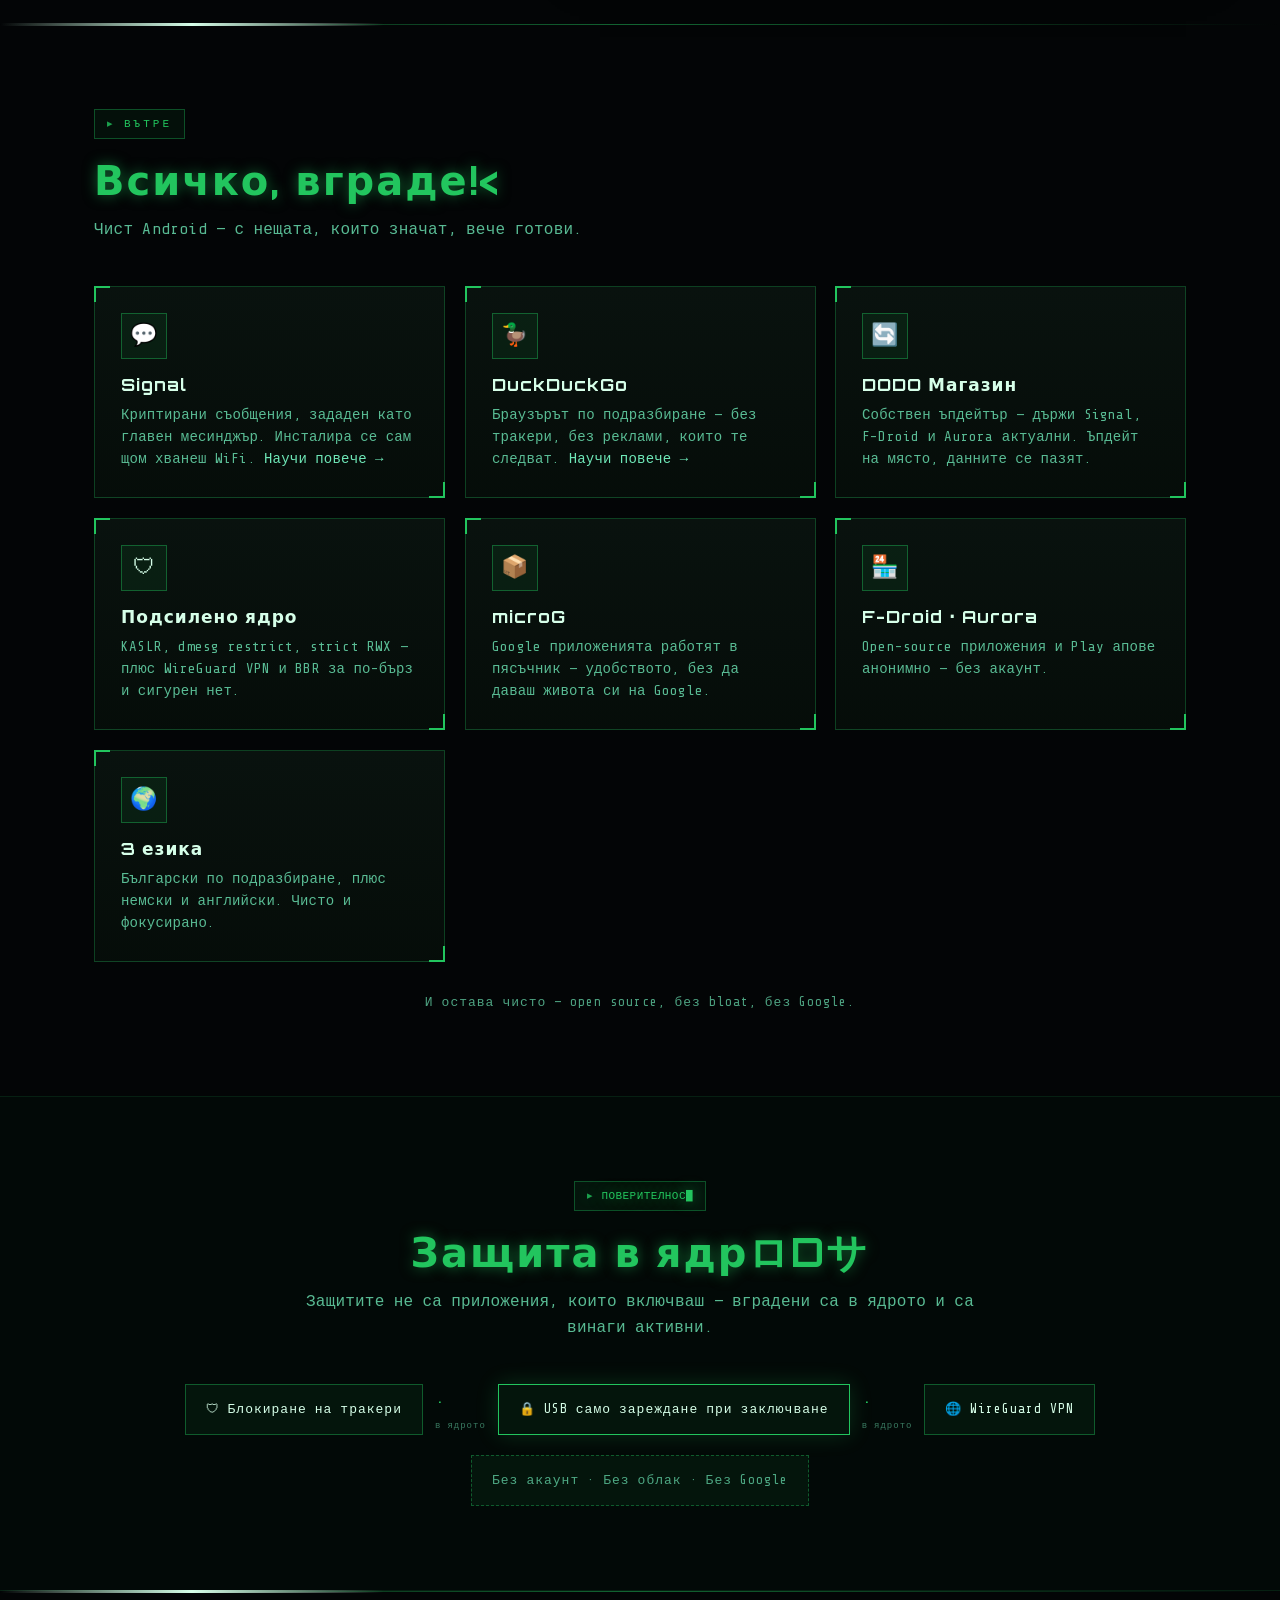
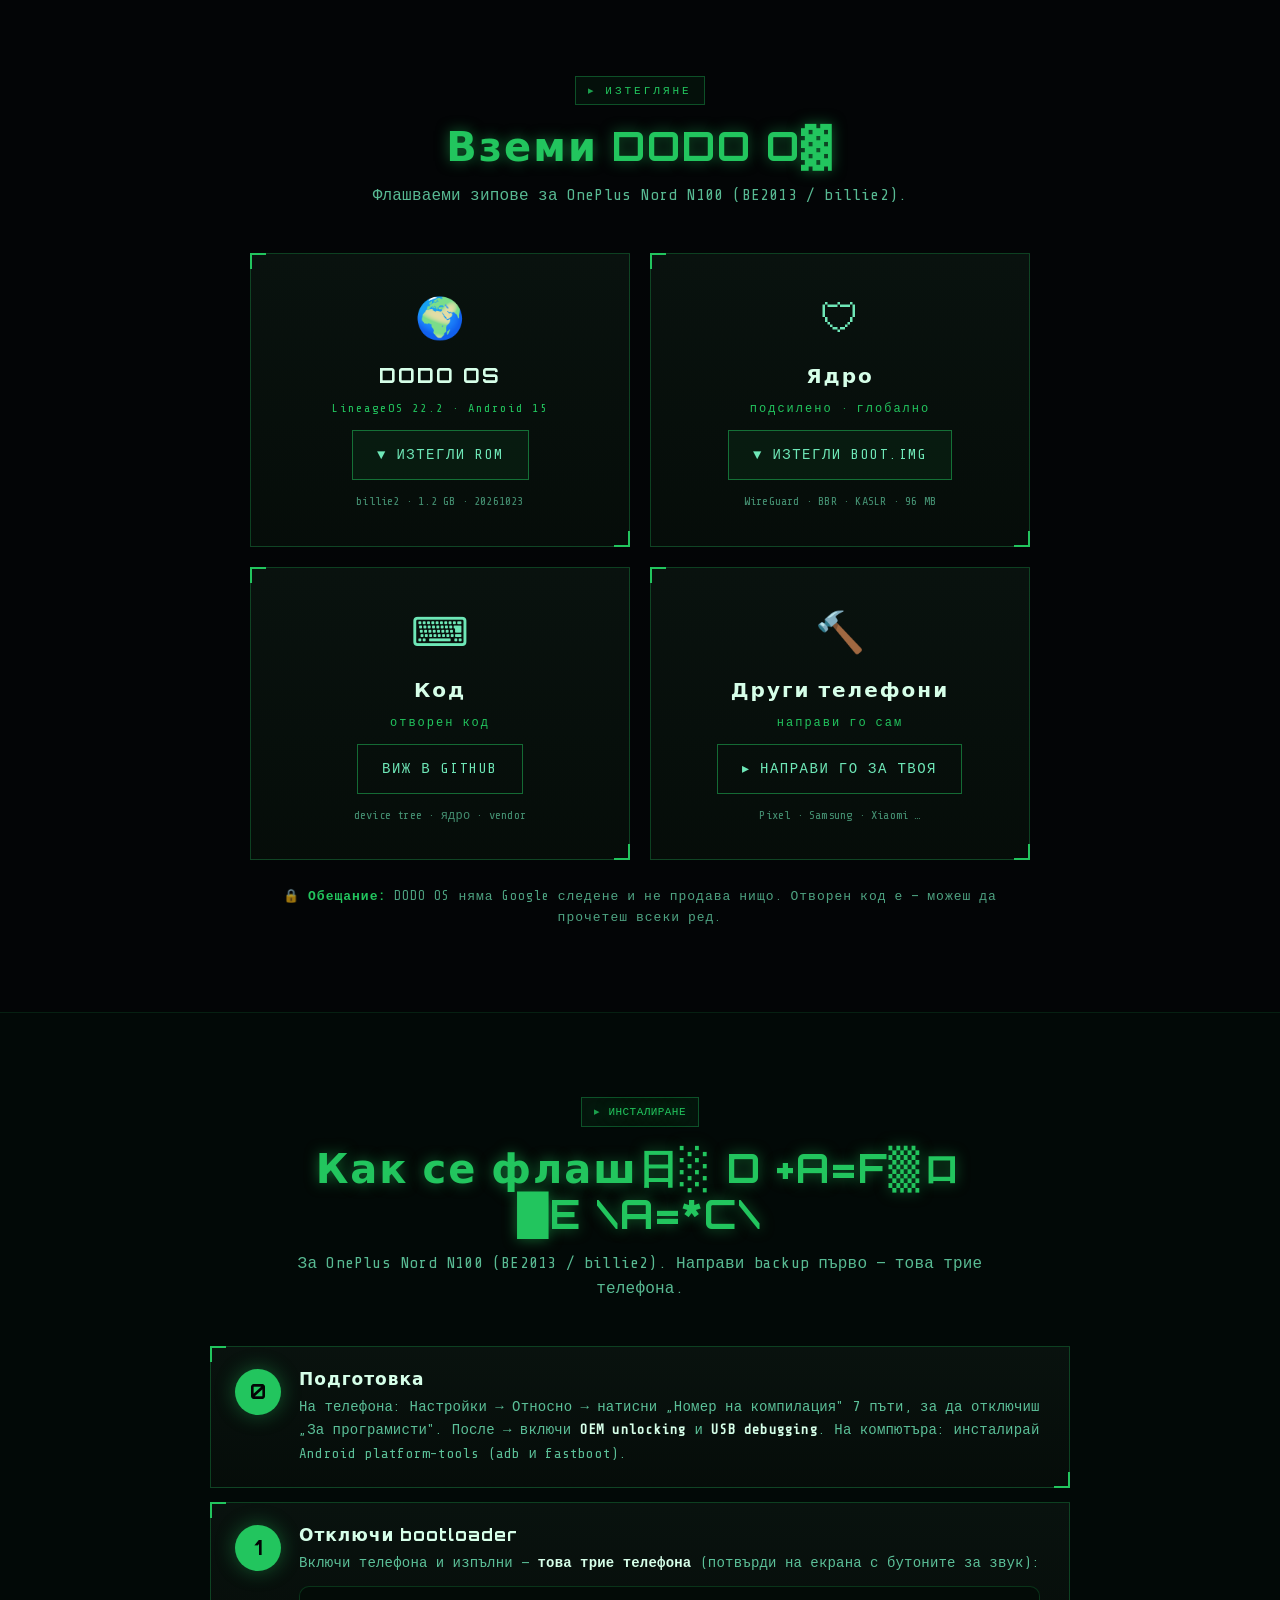
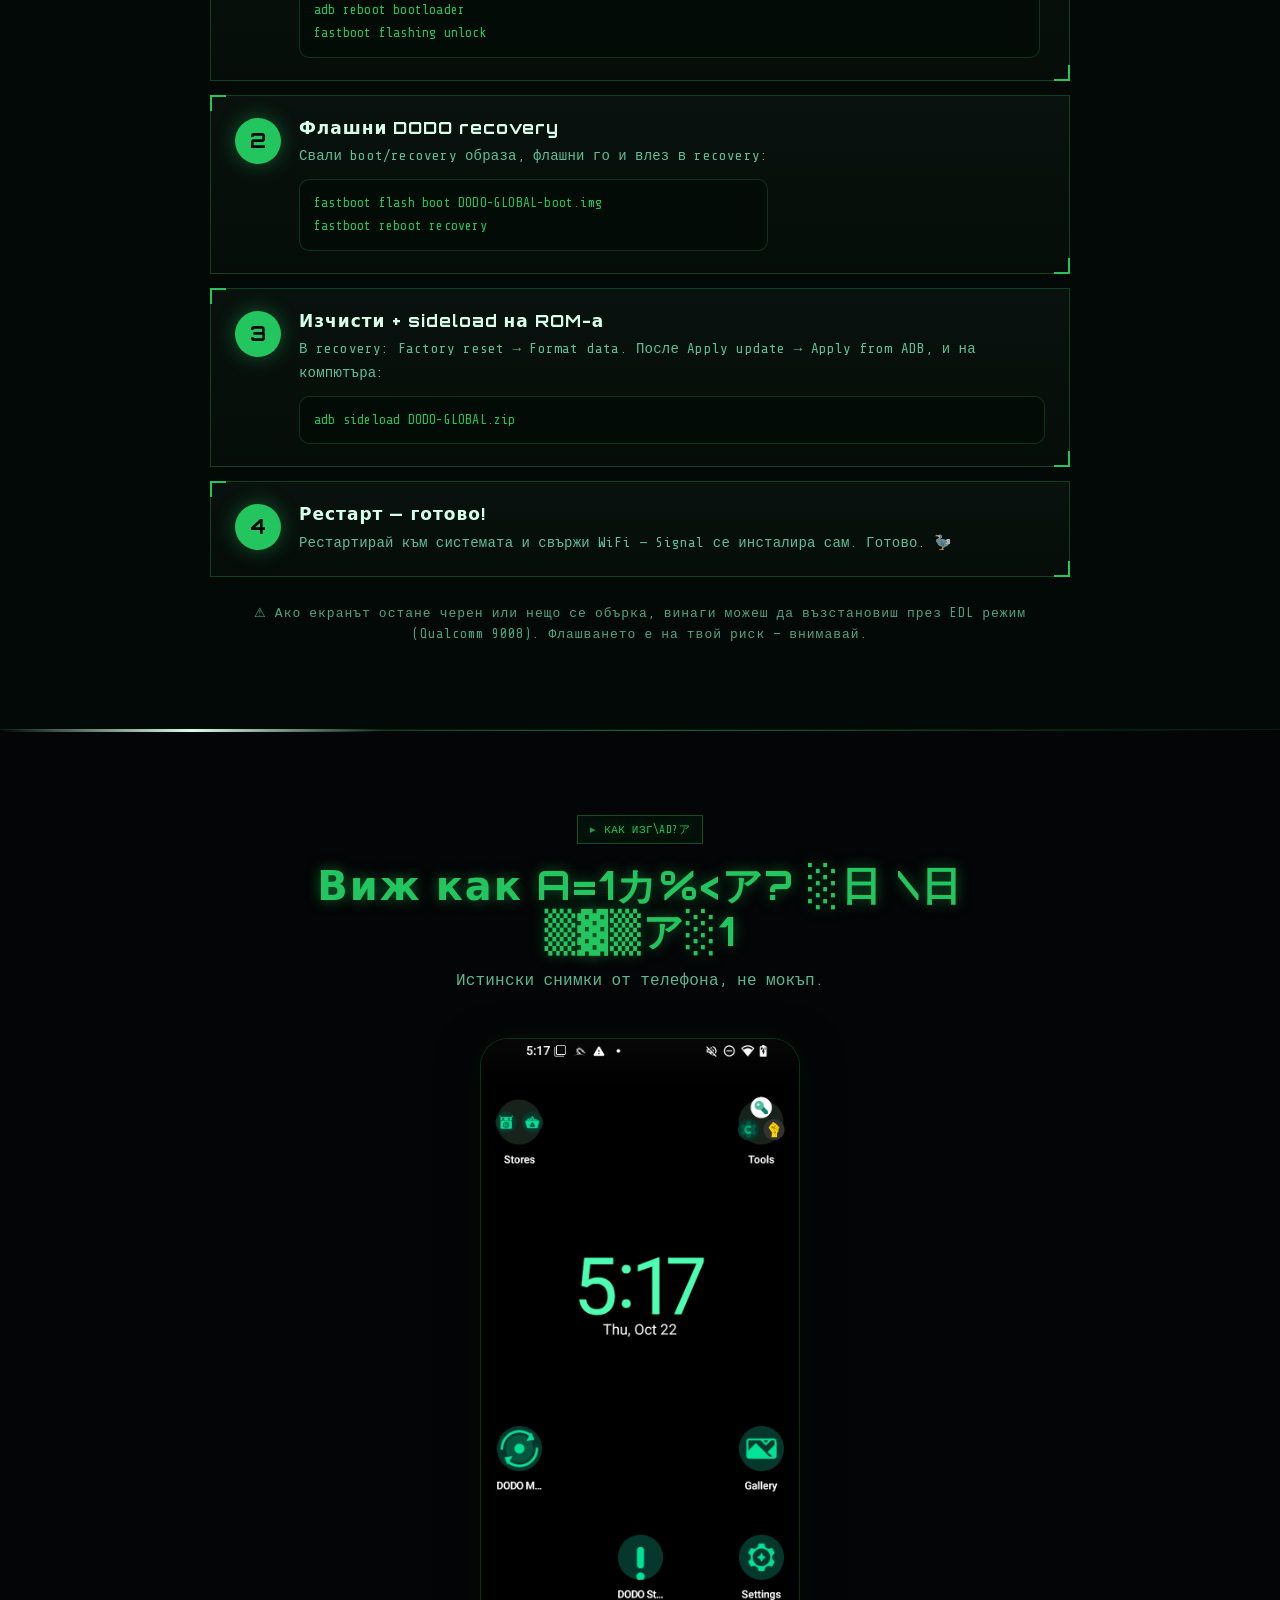
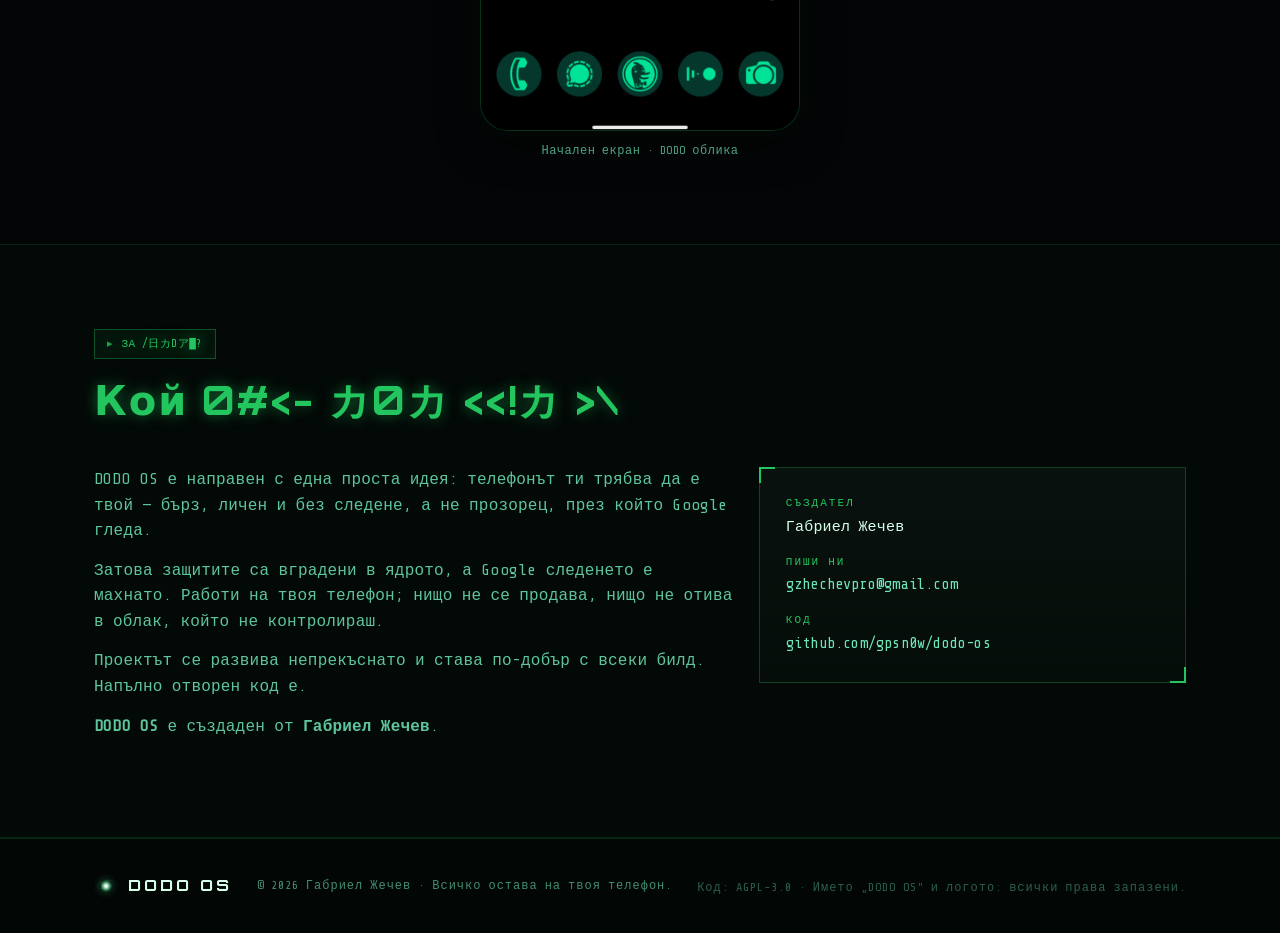
==== commit 88b99997: "fix: archive banner was hidden behind fixed header Co-Authored-By: Claude Opus 4.8 <noreply@anthropi" ====
--- a/index.html
+++ b/index.html
@@ -82,7 +82,7 @@
 
 <main id="main">
 
-<div style="max-width:var(--maxw);margin:14px auto 0;padding:13px 22px;background:rgba(255,170,40,0.09);border:1px solid rgba(255,170,40,0.4);border-radius:12px;color:#ffcf7a;font-family:var(--font-mono);font-size:13.5px;line-height:1.5;text-align:center">
+<div style="width:min(var(--maxw), calc(100% - 32px));box-sizing:border-box;margin:calc(var(--bar-h) + 16px) auto 0;padding:13px 22px;background:rgba(255,170,40,0.12);border:1px solid rgba(255,170,40,0.45);border-radius:12px;color:#ffcf7a;font-family:var(--font-mono);font-size:13.5px;line-height:1.5;text-align:center;position:relative;z-index:50">
 	⚠ <strong data-en="ARCHIVED">АРХИВИРАН</strong> — <span data-en="DODO OS is no longer actively developed. The code stays here for history and anyone who wants to build on it.">DODO OS вече не се разработва активно. Кодът остава тук за история и за всеки, който иска да стъпи на него.</span>
 </div>
 
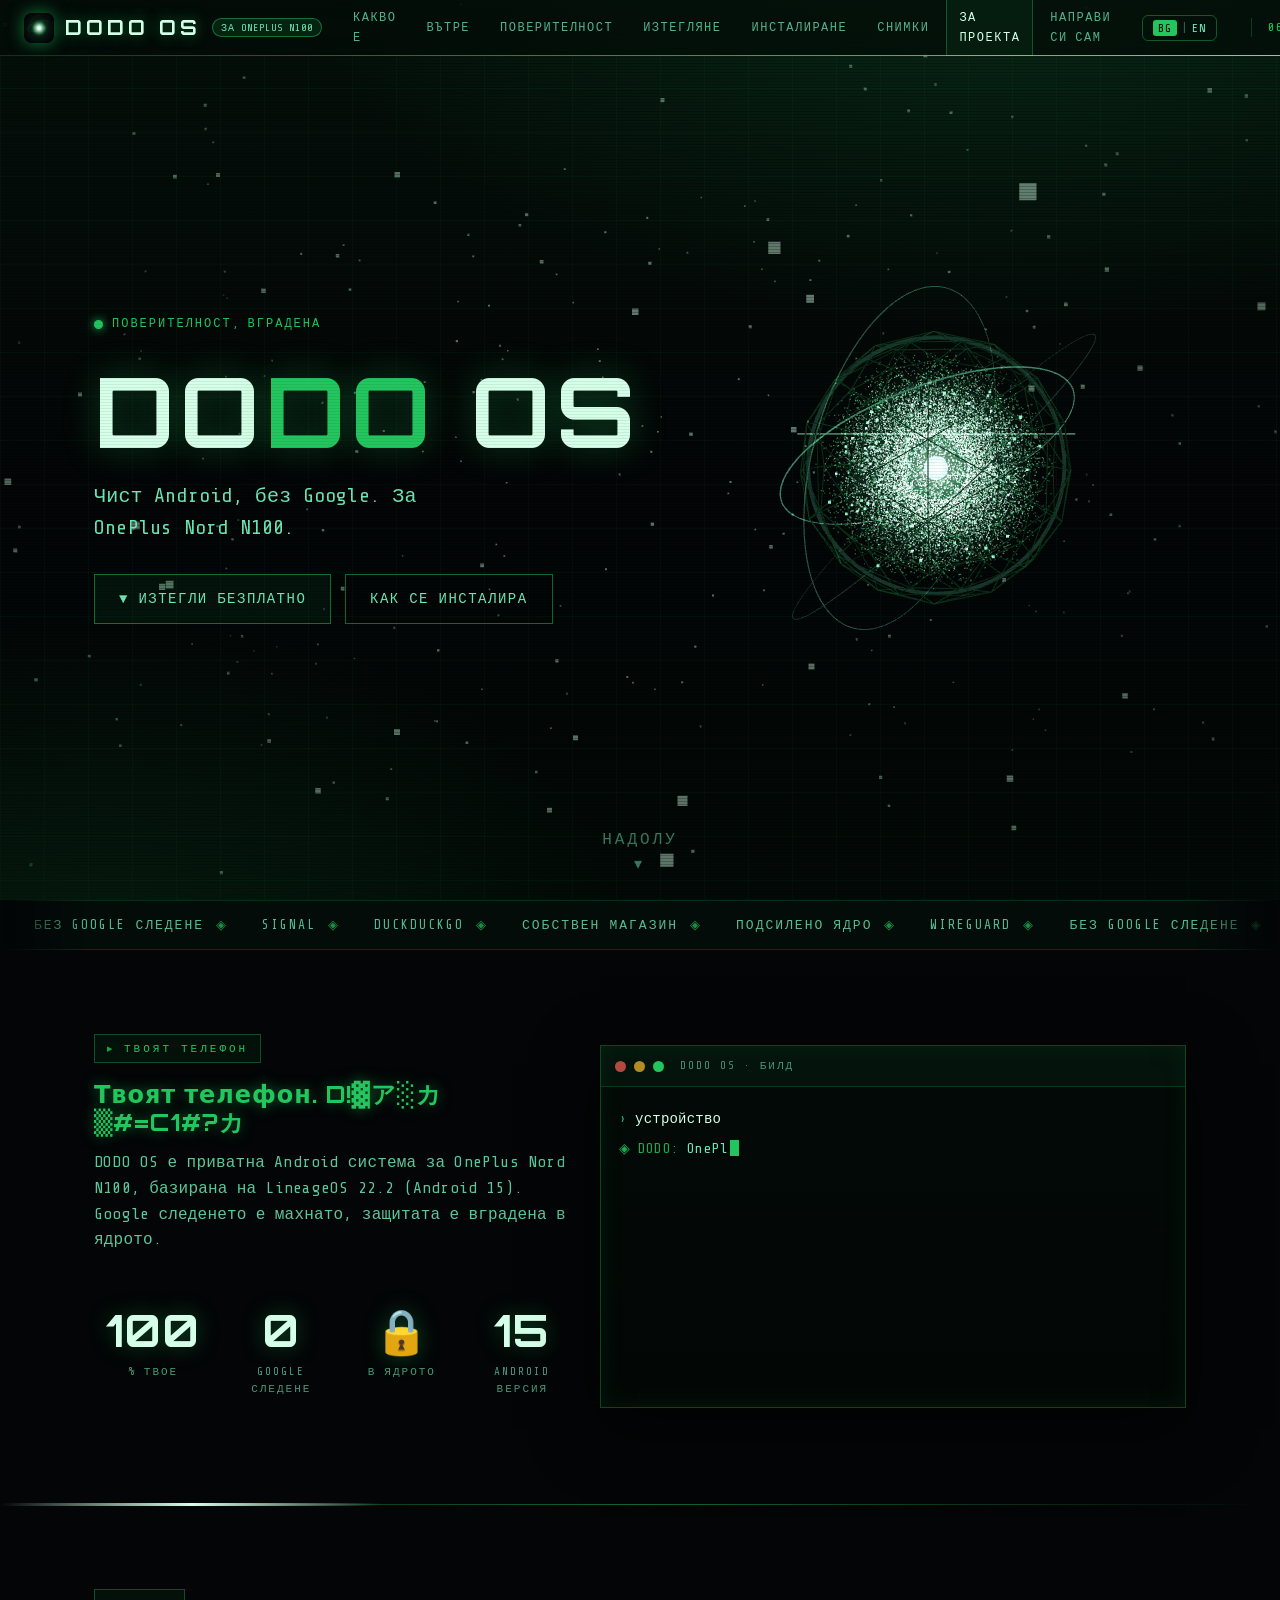
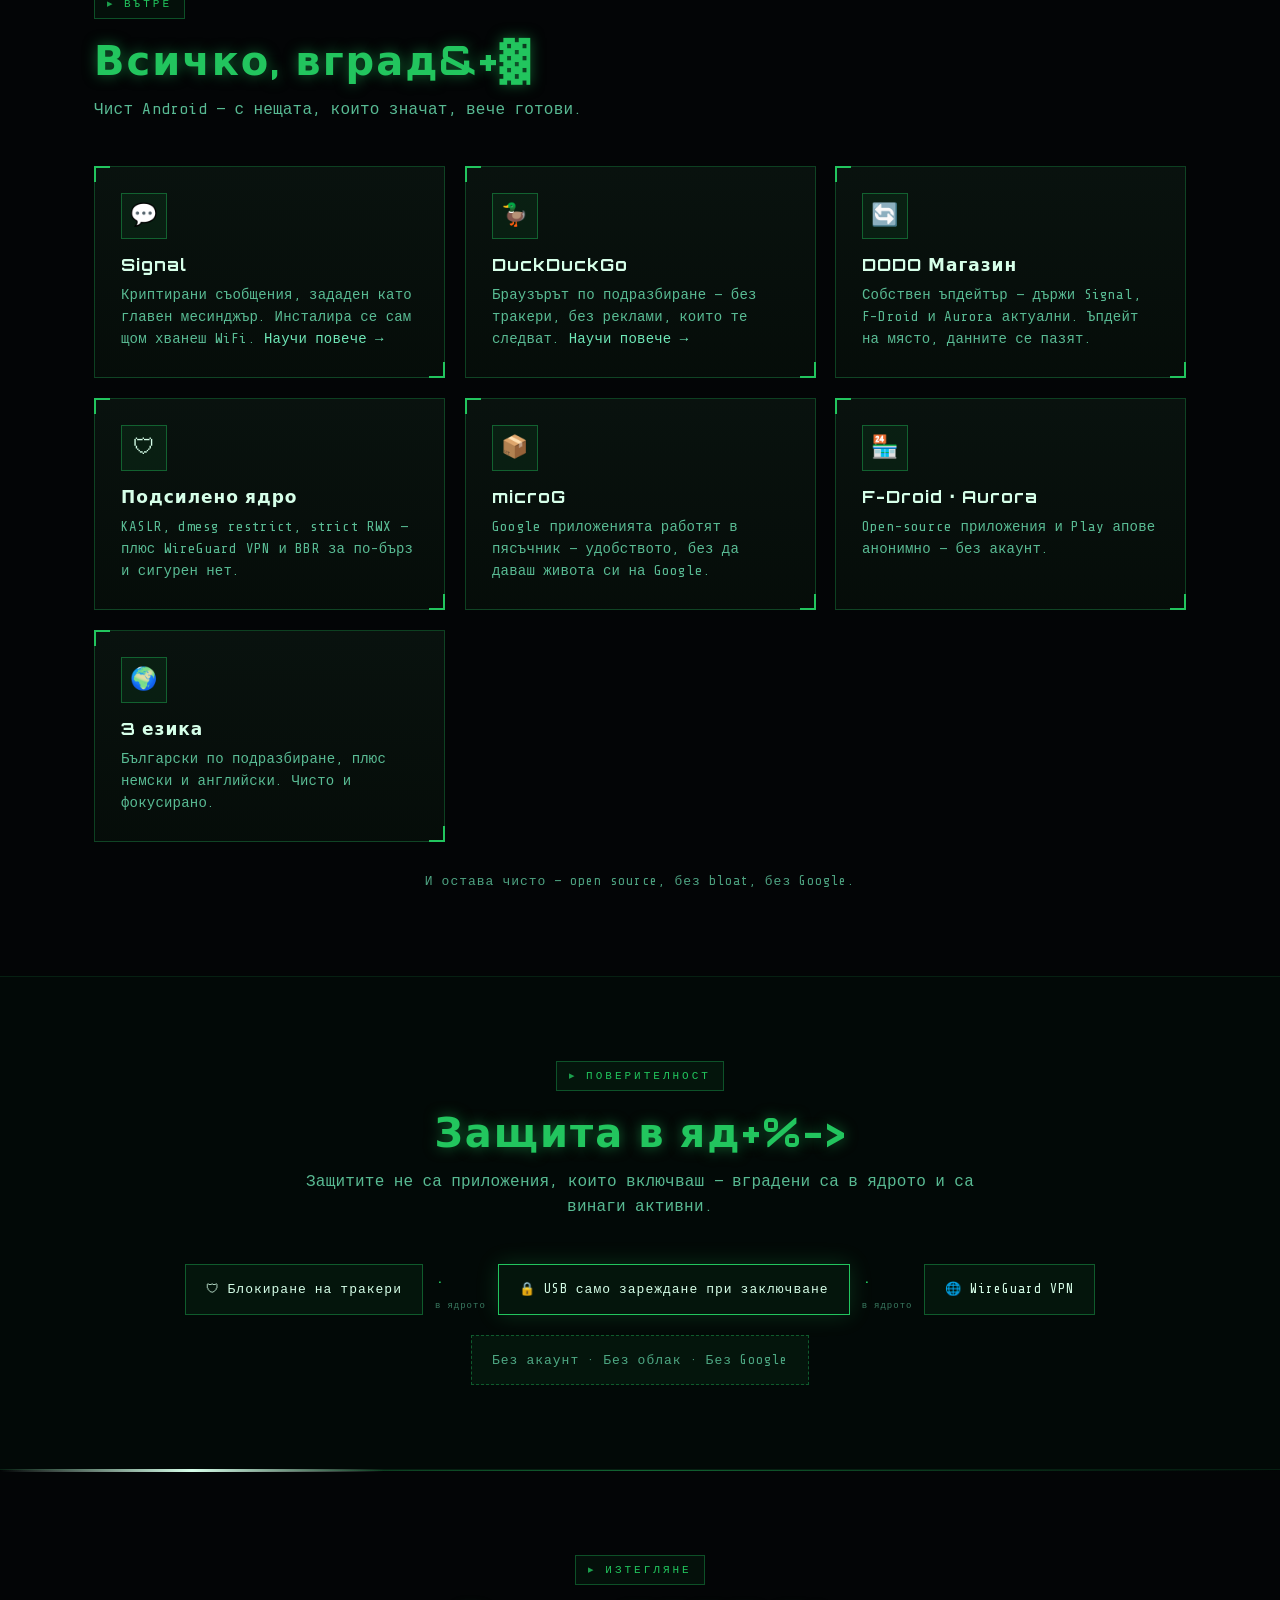
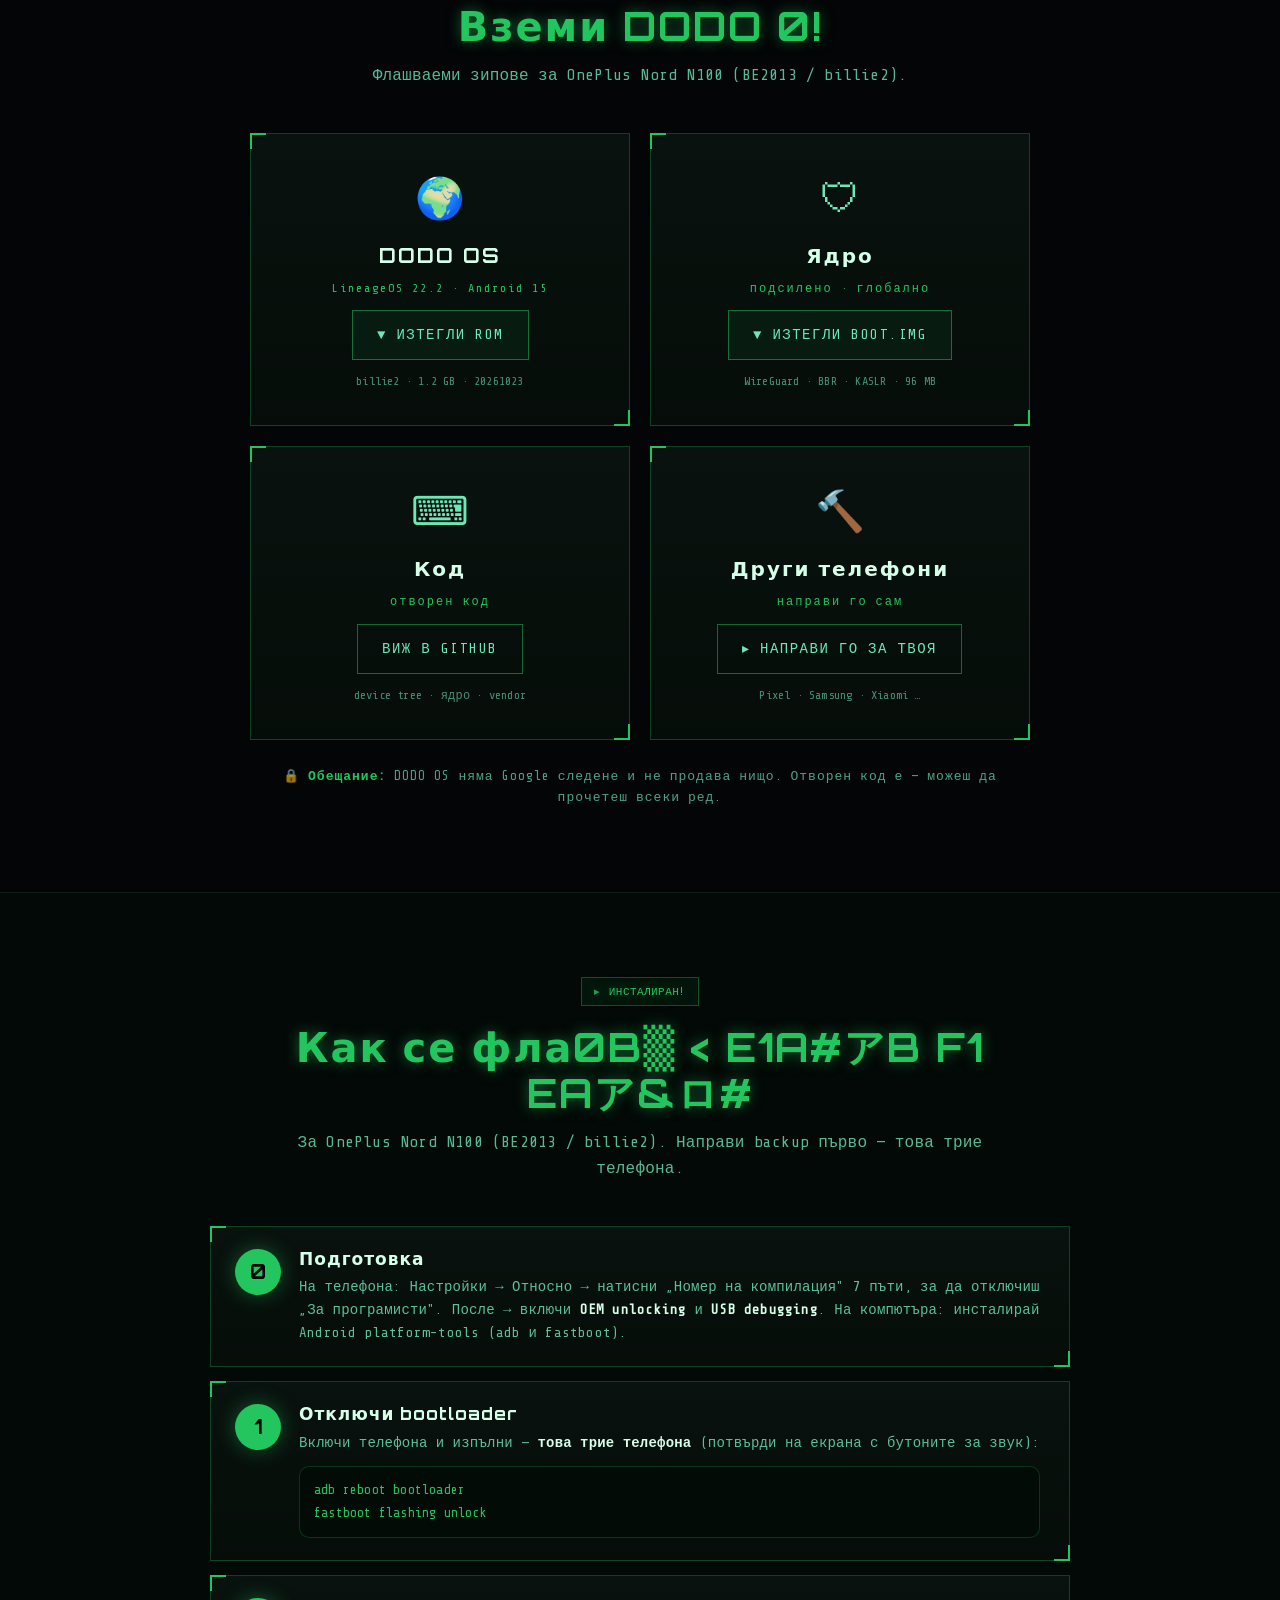
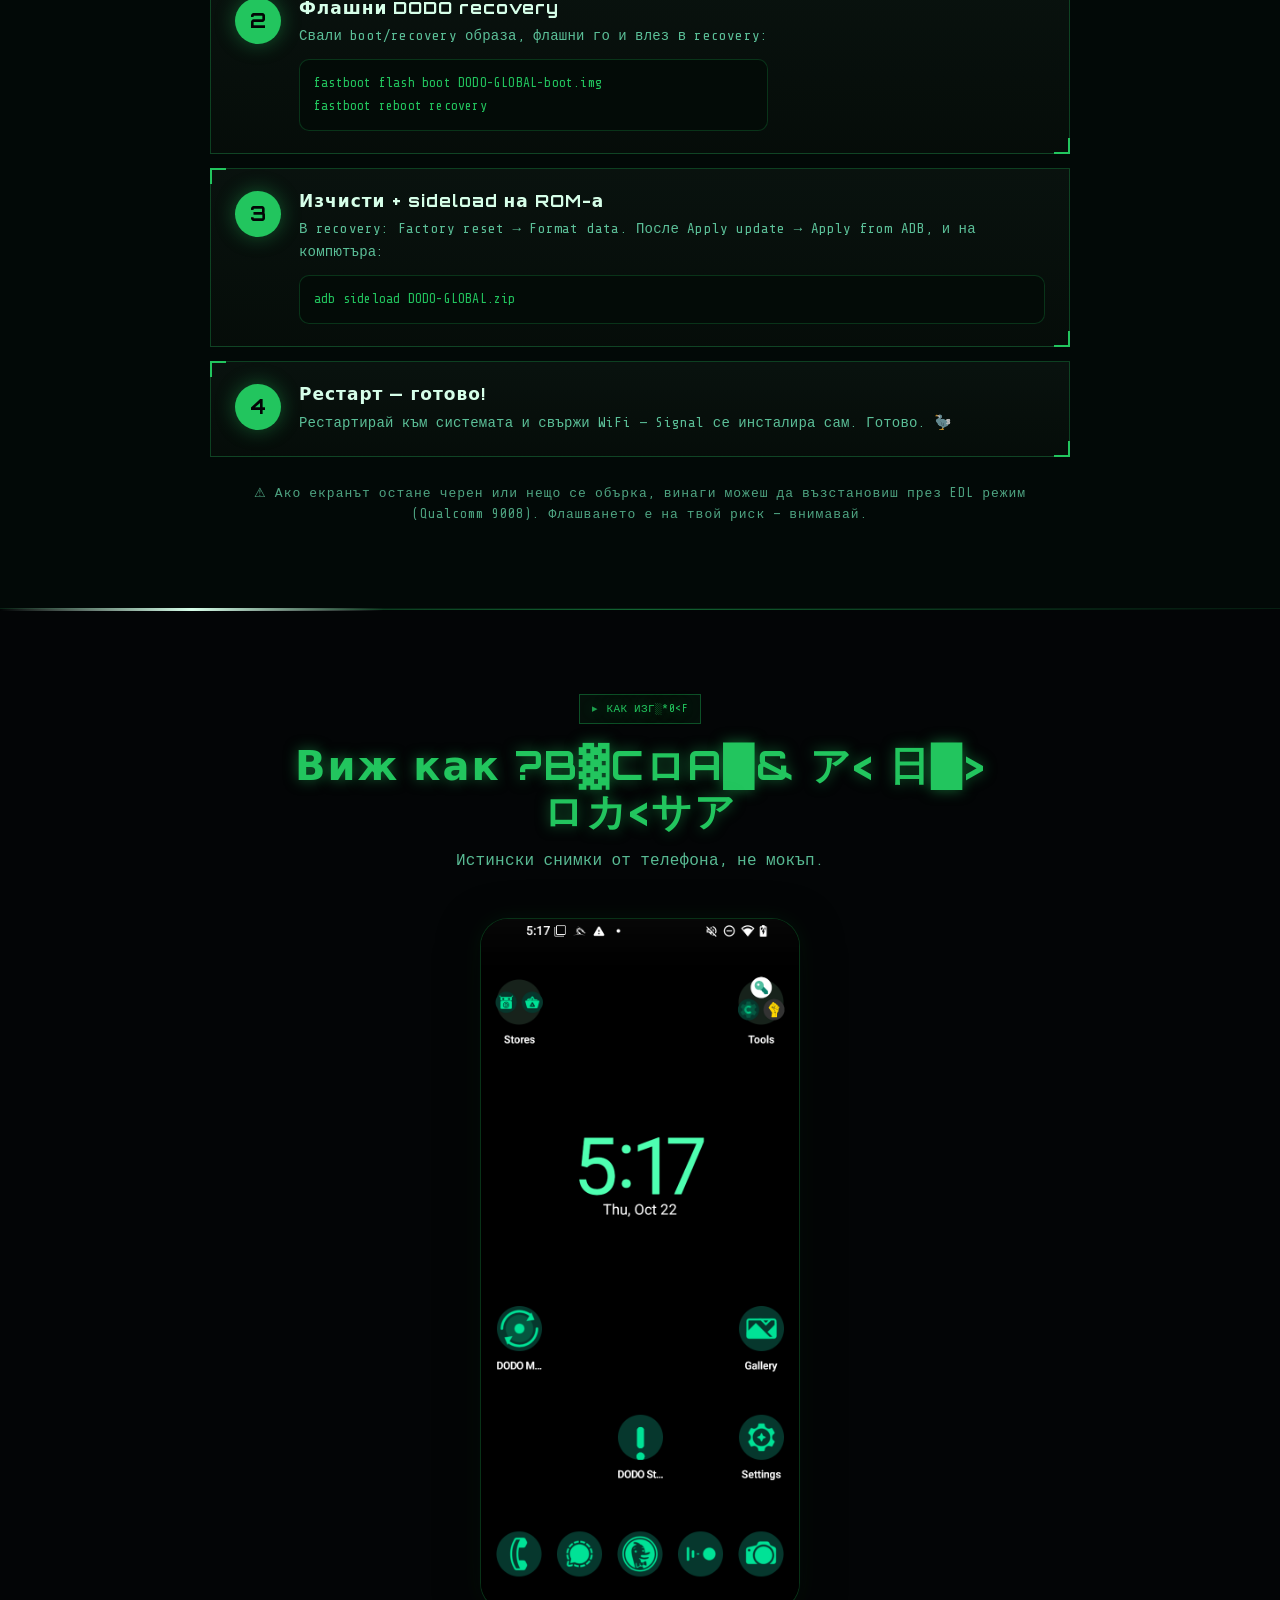
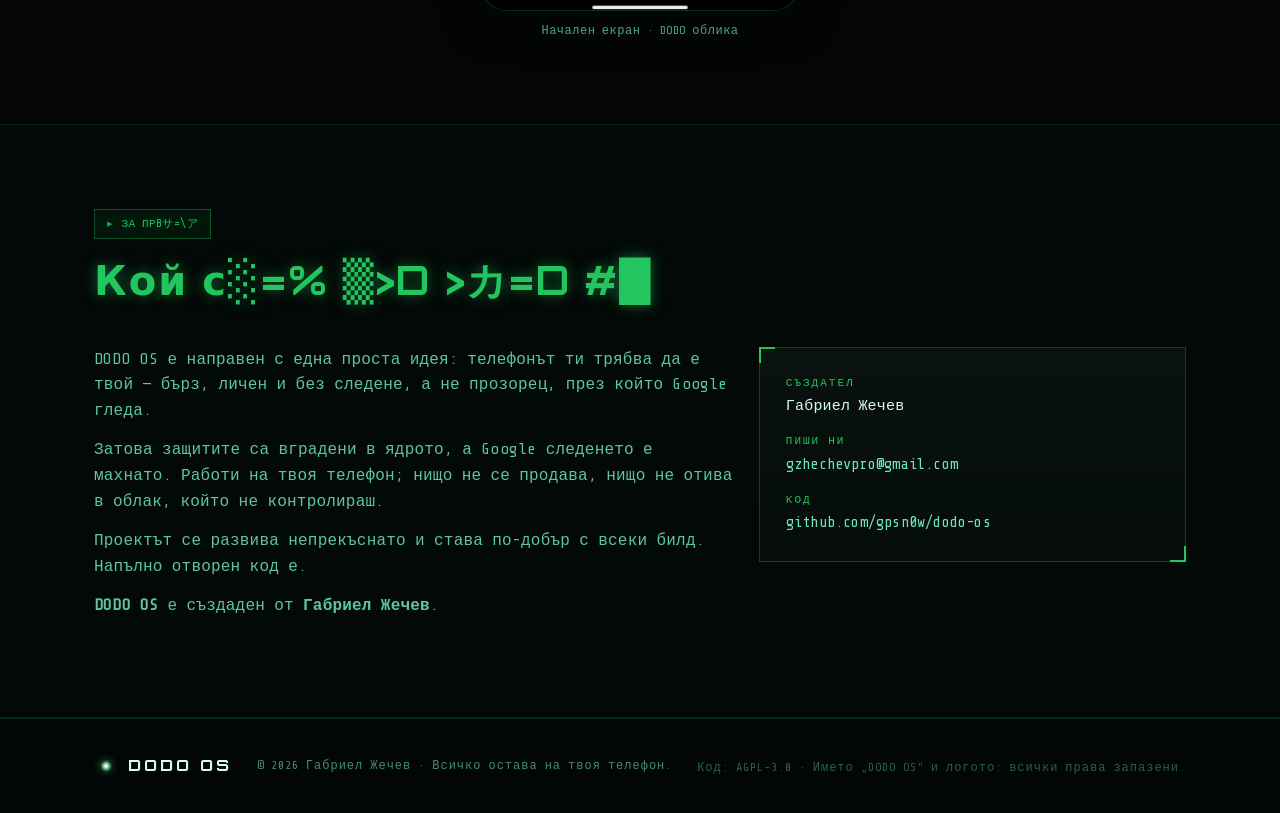
==== commit cd0b8597: "un-archive: DODO OS development resumed Co-Authored-By: Claude Opus 4.8 <noreply@anthropic.com>" ====
--- a/index.html
+++ b/index.html
@@ -82,14 +82,10 @@
 
 <main id="main">
 
-<div style="width:min(var(--maxw), calc(100% - 32px));box-sizing:border-box;margin:calc(var(--bar-h) + 16px) auto 0;padding:13px 22px;background:rgba(255,170,40,0.12);border:1px solid rgba(255,170,40,0.45);border-radius:12px;color:#ffcf7a;font-family:var(--font-mono);font-size:13.5px;line-height:1.5;text-align:center;position:relative;z-index:50">
-	⚠ <strong data-en="ARCHIVED">АРХИВИРАН</strong> — <span data-en="DODO OS is no longer actively developed. The code stays here for history and anyone who wants to build on it.">DODO OS вече не се разработва активно. Кодът остава тук за история и за всеки, който иска да стъпи на него.</span>
-</div>
-
 <section class="hero" id="top">
 	<div class="wrap">
 		<div class="hero-copy">
-			<div class="status load-1"><span class="dot"></span> <span data-en="ARCHIVED PROJECT">АРХИВИРАН ПРОЕКТ</span></div>
+			<div class="status load-1"><span class="dot"></span> <span data-en="PRIVACY, BUILT IN">ПОВЕРИТЕЛНОСТ, ВГРАДЕНА</span></div>
 			<h1 class="load-2">DO<b>DO</b> OS</h1>
 			<p class="tagline load-3" data-en="A clean Android, without Google. For the OnePlus Nord N100.">Чист Android, без Google. За OnePlus Nord N100.</p>
 			<div class="cta load-4">
